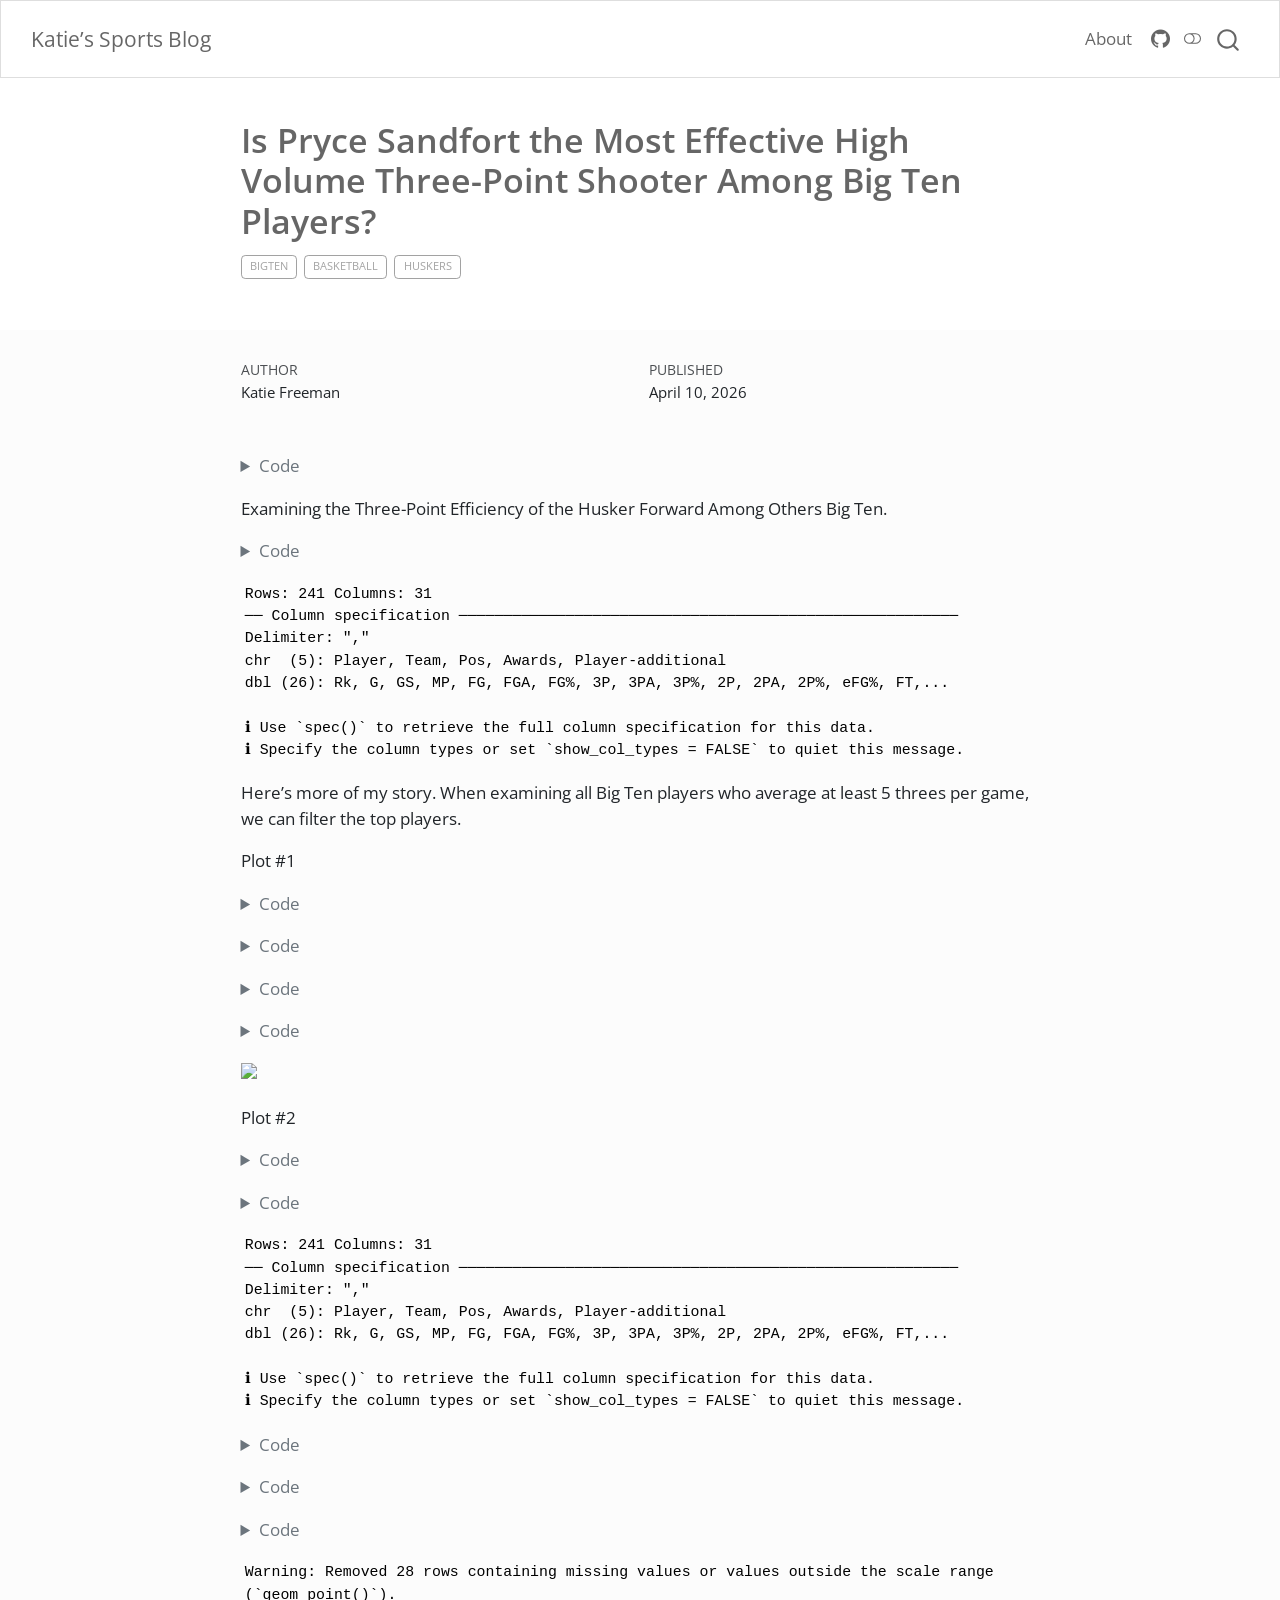
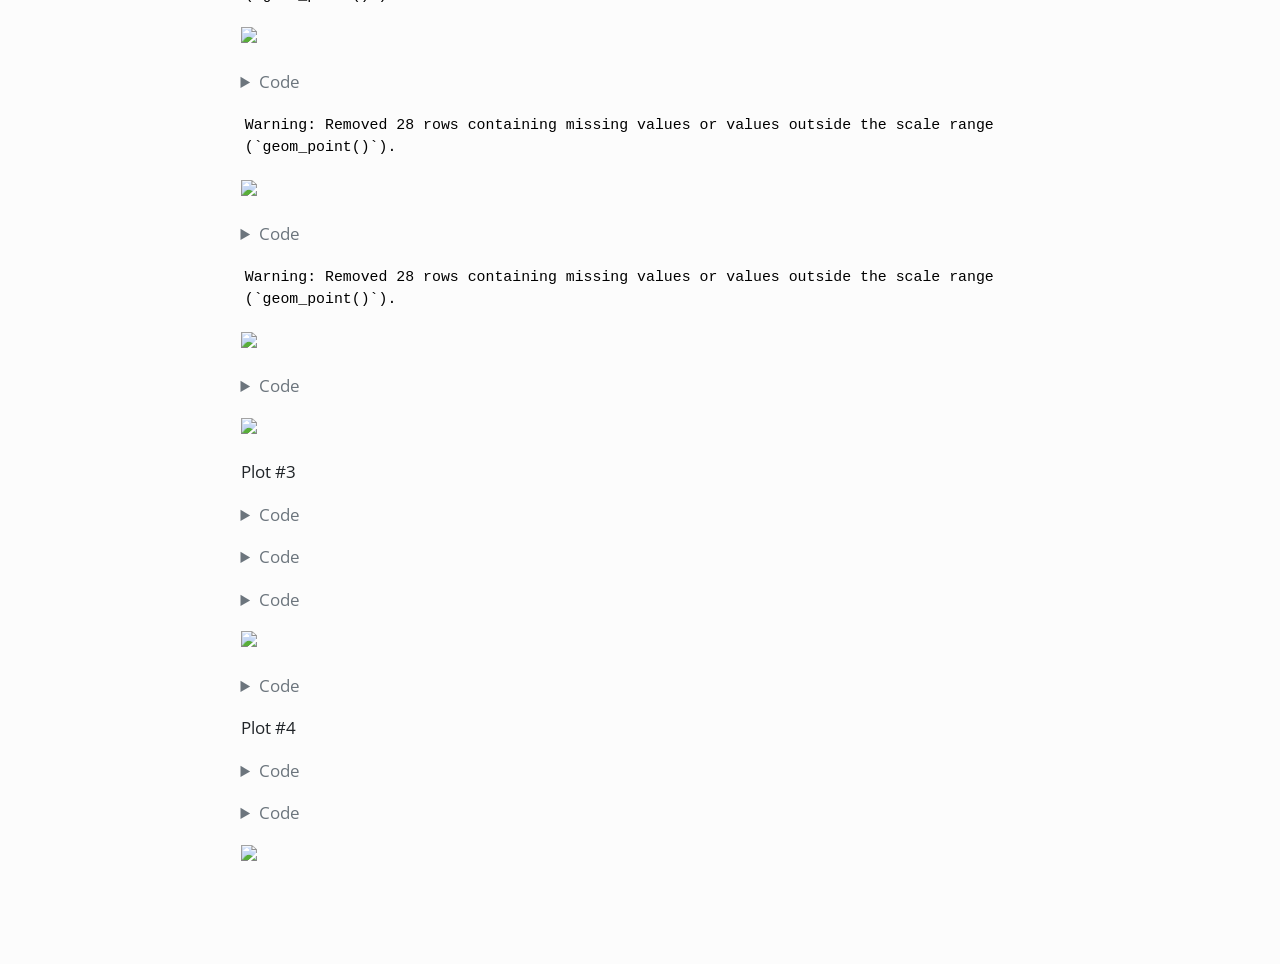
==== posts/big-ten-husker-mens-basketball/index.html @ 1c2e4193 "removing warning messages" ====
<!DOCTYPE html>
<html xmlns="http://www.w3.org/1999/xhtml" lang="en" xml:lang="en"><head>

<meta charset="utf-8">
<meta name="generator" content="quarto-1.9.36">

<meta name="viewport" content="width=device-width, initial-scale=1.0, user-scalable=yes">

<meta name="author" content="Katie Freeman">
<meta name="dcterms.date" content="2026-04-10">

<title>Is Pryce Sandfort the Most Effective High Volume Three-Point Shooter Among Big Ten Players? – Katie’s Sports Blog</title>
<style>
/* Default styles provided by pandoc.
** See https://pandoc.org/MANUAL.html#variables-for-html for config info.
*/
code{white-space: pre-wrap;}
span.smallcaps{font-variant: small-caps;}
div.columns{display: flex; gap: min(4vw, 1.5em);}
div.column{flex: auto; overflow-x: auto;}
div.hanging-indent{margin-left: 1.5em; text-indent: -1.5em;}
ul.task-list{list-style: none;}
ul.task-list li input[type="checkbox"] {
  width: 0.8em;
  margin: 0 0.8em 0.2em -1em; /* quarto-specific, see https://github.com/quarto-dev/quarto-cli/issues/4556 */ 
  vertical-align: middle;
}
/* CSS for syntax highlighting */
html { -webkit-text-size-adjust: 100%; }
pre > code.sourceCode { white-space: pre; position: relative; }
pre > code.sourceCode > span { display: inline-block; line-height: 1.25; }
pre > code.sourceCode > span:empty { height: 1.2em; }
.sourceCode { overflow: visible; }
code.sourceCode > span { color: inherit; text-decoration: inherit; }
div.sourceCode { margin: 1em 0; }
pre.sourceCode { margin: 0; }
@media screen {
div.sourceCode { overflow: auto; }
}
@media print {
pre > code.sourceCode { white-space: pre-wrap; }
pre > code.sourceCode > span { text-indent: -5em; padding-left: 5em; }
}
pre.numberSource code
  { counter-reset: source-line 0; }
pre.numberSource code > span
  { position: relative; left: -4em; counter-increment: source-line; }
pre.numberSource code > span > a:first-child::before
  { content: counter(source-line);
    position: relative; left: -1em; text-align: right; vertical-align: baseline;
    border: none; display: inline-block;
    -webkit-touch-callout: none; -webkit-user-select: none;
    -khtml-user-select: none; -moz-user-select: none;
    -ms-user-select: none; user-select: none;
    padding: 0 4px; width: 4em;
  }
pre.numberSource { margin-left: 3em;  padding-left: 4px; }
div.sourceCode
  {   }
@media screen {
pre > code.sourceCode > span > a:first-child::before { text-decoration: underline; }
}
</style>


<script src="../../site_libs/quarto-nav/quarto-nav.js"></script>
<script src="../../site_libs/quarto-nav/headroom.min.js"></script>
<script src="../../site_libs/clipboard/clipboard.min.js"></script>
<script src="../../site_libs/quarto-search/autocomplete.umd.js"></script>
<script src="../../site_libs/quarto-search/fuse.min.js"></script>
<script src="../../site_libs/quarto-search/quarto-search.js"></script>
<meta name="quarto:offset" content="../../">
<link href="../../logo.png" rel="icon" type="image/png">
<script src="../../site_libs/quarto-html/quarto.js" type="module"></script>
<script src="../../site_libs/quarto-html/tabsets/tabsets.js" type="module"></script>
<script src="../../site_libs/quarto-html/popper.min.js"></script>
<script src="../../site_libs/quarto-html/tippy.umd.min.js"></script>
<script src="../../site_libs/quarto-html/anchor.min.js"></script>
<link href="../../site_libs/quarto-html/tippy.css" rel="stylesheet">
<link href="../../site_libs/quarto-html/quarto-syntax-highlighting-845c23b38eaddc0f92fda52bfe77a8c8.css" rel="stylesheet" class="quarto-color-scheme" id="quarto-text-highlighting-styles">
<link href="../../site_libs/quarto-html/quarto-syntax-highlighting-dark-f418161beb48e0141c760e455f12af2c.css" rel="stylesheet" class="quarto-color-scheme quarto-color-alternate" id="quarto-text-highlighting-styles">
<link href="../../site_libs/quarto-html/quarto-syntax-highlighting-845c23b38eaddc0f92fda52bfe77a8c8.css" rel="stylesheet" class="quarto-color-scheme-extra" id="quarto-text-highlighting-styles">
<script src="../../site_libs/bootstrap/bootstrap.min.js"></script>
<link href="../../site_libs/bootstrap/bootstrap-icons.css" rel="stylesheet">
<link href="../../site_libs/bootstrap/bootstrap-6ec840b0bba7ebbecc6939516f9f53fd.min.css" rel="stylesheet" append-hash="true" class="quarto-color-scheme" id="quarto-bootstrap" data-mode="light">
<link href="../../site_libs/bootstrap/bootstrap-dark-ee6fb9e022dbbfe6301e3596814e4b09.min.css" rel="stylesheet" append-hash="true" class="quarto-color-scheme quarto-color-alternate" id="quarto-bootstrap" data-mode="light">
<link href="../../site_libs/bootstrap/bootstrap-6ec840b0bba7ebbecc6939516f9f53fd.min.css" rel="stylesheet" append-hash="true" class="quarto-color-scheme-extra" id="quarto-bootstrap" data-mode="light">
<script id="quarto-search-options" type="application/json">{
  "location": "navbar",
  "copy-button": false,
  "collapse-after": 3,
  "panel-placement": "end",
  "type": "overlay",
  "limit": 50,
  "keyboard-shortcut": [
    "f",
    "/",
    "s"
  ],
  "show-item-context": false,
  "language": {
    "search-no-results-text": "No results",
    "search-matching-documents-text": "matching documents",
    "search-copy-link-title": "Copy link to search",
    "search-hide-matches-text": "Hide additional matches",
    "search-more-match-text": "more match in this document",
    "search-more-matches-text": "more matches in this document",
    "search-clear-button-title": "Clear",
    "search-text-placeholder": "",
    "search-detached-cancel-button-title": "Cancel",
    "search-submit-button-title": "Submit",
    "search-label": "Search"
  }
}</script>


<link rel="stylesheet" href="../../styles.css">
</head>

<body class="nav-fixed fullcontent quarto-light"><script id="quarto-html-before-body" type="application/javascript">
    const toggleBodyColorMode = (bsSheetEl) => {
      const mode = bsSheetEl.getAttribute("data-mode");
      const bodyEl = window.document.querySelector("body");
      if (mode === "dark") {
        bodyEl.classList.add("quarto-dark");
        bodyEl.classList.remove("quarto-light");
      } else {
        bodyEl.classList.add("quarto-light");
        bodyEl.classList.remove("quarto-dark");
      }
    }
    const toggleBodyColorPrimary = () => {
      const bsSheetEl = window.document.querySelector("link#quarto-bootstrap:not([rel=disabled-stylesheet])");
      if (bsSheetEl) {
        toggleBodyColorMode(bsSheetEl);
      }
    }
    const setColorSchemeToggle = (alternate) => {
      const toggles = window.document.querySelectorAll('.quarto-color-scheme-toggle');
      for (let i=0; i < toggles.length; i++) {
        const toggle = toggles[i];
        if (toggle) {
          if (alternate) {
            toggle.classList.add("alternate");
          } else {
            toggle.classList.remove("alternate");
          }
        }
      }
    };
    const toggleColorMode = (alternate) => {
      // Switch the stylesheets
      const primaryStylesheets = window.document.querySelectorAll('link.quarto-color-scheme:not(.quarto-color-alternate)');
      const alternateStylesheets = window.document.querySelectorAll('link.quarto-color-scheme.quarto-color-alternate');
      manageTransitions('#quarto-margin-sidebar .nav-link', false);
      if (alternate) {
        // note: dark is layered on light, we don't disable primary!
        enableStylesheet(alternateStylesheets);
        for (const sheetNode of alternateStylesheets) {
          if (sheetNode.id === "quarto-bootstrap") {
            toggleBodyColorMode(sheetNode);
          }
        }
      } else {
        disableStylesheet(alternateStylesheets);
        enableStylesheet(primaryStylesheets)
        toggleBodyColorPrimary();
      }
      manageTransitions('#quarto-margin-sidebar .nav-link', true);
      // Switch the toggles
      setColorSchemeToggle(alternate)
      // Hack to workaround the fact that safari doesn't
      // properly recolor the scrollbar when toggling (#1455)
      if (navigator.userAgent.indexOf('Safari') > 0 && navigator.userAgent.indexOf('Chrome') == -1) {
        manageTransitions("body", false);
        window.scrollTo(0, 1);
        setTimeout(() => {
          window.scrollTo(0, 0);
          manageTransitions("body", true);
        }, 40);
      }
    }
    const disableStylesheet = (stylesheets) => {
      for (let i=0; i < stylesheets.length; i++) {
        const stylesheet = stylesheets[i];
        stylesheet.rel = 'disabled-stylesheet';
      }
    }
    const enableStylesheet = (stylesheets) => {
      for (let i=0; i < stylesheets.length; i++) {
        const stylesheet = stylesheets[i];
        if(stylesheet.rel !== 'stylesheet') { // for Chrome, which will still FOUC without this check
          stylesheet.rel = 'stylesheet';
        }
      }
    }
    const manageTransitions = (selector, allowTransitions) => {
      const els = window.document.querySelectorAll(selector);
      for (let i=0; i < els.length; i++) {
        const el = els[i];
        if (allowTransitions) {
          el.classList.remove('notransition');
        } else {
          el.classList.add('notransition');
        }
      }
    }
    const isFileUrl = () => {
      return window.location.protocol === 'file:';
    }
    const hasAlternateSentinel = () => {
      let styleSentinel = getColorSchemeSentinel();
      if (styleSentinel !== null) {
        return styleSentinel === "alternate";
      } else {
        return false;
      }
    }
    const setStyleSentinel = (alternate) => {
      const value = alternate ? "alternate" : "default";
      if (!isFileUrl()) {
        window.localStorage.setItem("quarto-color-scheme", value);
      } else {
        localAlternateSentinel = value;
      }
    }
    const getColorSchemeSentinel = () => {
      if (!isFileUrl()) {
        const storageValue = window.localStorage.getItem("quarto-color-scheme");
        return storageValue != null ? storageValue : localAlternateSentinel;
      } else {
        return localAlternateSentinel;
      }
    }
    const toggleGiscusIfUsed = (isAlternate, darkModeDefault) => {
      const baseTheme = document.querySelector('#giscus-base-theme')?.value ?? 'light';
      const alternateTheme = document.querySelector('#giscus-alt-theme')?.value ?? 'dark';
      let newTheme = '';
      if(authorPrefersDark) {
        newTheme = isAlternate ? baseTheme : alternateTheme;
      } else {
        newTheme = isAlternate ? alternateTheme : baseTheme;
      }
      const changeGiscusTheme = () => {
        // From: https://github.com/giscus/giscus/issues/336
        const sendMessage = (message) => {
          const iframe = document.querySelector('iframe.giscus-frame');
          if (!iframe) return;
          iframe.contentWindow.postMessage({ giscus: message }, 'https://giscus.app');
        }
        sendMessage({
          setConfig: {
            theme: newTheme
          }
        });
      }
      const isGiscussLoaded = window.document.querySelector('iframe.giscus-frame') !== null;
      if (isGiscussLoaded) {
        changeGiscusTheme();
      }
    };
    const authorPrefersDark = false;
    const darkModeDefault = authorPrefersDark;
      document.querySelector('link#quarto-text-highlighting-styles.quarto-color-scheme-extra').rel = 'disabled-stylesheet';
      document.querySelector('link#quarto-bootstrap.quarto-color-scheme-extra').rel = 'disabled-stylesheet';
    let localAlternateSentinel = darkModeDefault ? 'alternate' : 'default';
    // Dark / light mode switch
    window.quartoToggleColorScheme = () => {
      // Read the current dark / light value
      let toAlternate = !hasAlternateSentinel();
      toggleColorMode(toAlternate);
      setStyleSentinel(toAlternate);
      toggleGiscusIfUsed(toAlternate, darkModeDefault);
      window.dispatchEvent(new Event('resize'));
    };
    // Switch to dark mode if need be
    if (hasAlternateSentinel()) {
      toggleColorMode(true);
    } else {
      toggleColorMode(false);
    }
  </script>

<div id="quarto-search-results"></div>
  <header id="quarto-header" class="headroom fixed-top quarto-banner">
    <nav class="navbar navbar-expand-lg " data-bs-theme="dark">
      <div class="navbar-container container-fluid">
      <div class="navbar-brand-container mx-auto">
    <a class="navbar-brand" href="../../index.html">
    <span class="navbar-title">Katie’s Sports Blog</span>
    </a>
  </div>
            <div id="quarto-search" class="" title="Search"></div>
          <button class="navbar-toggler" type="button" data-bs-toggle="collapse" data-bs-target="#navbarCollapse" aria-controls="navbarCollapse" role="menu" aria-expanded="false" aria-label="Toggle navigation" onclick="if (window.quartoToggleHeadroom) { window.quartoToggleHeadroom(); }">
  <span class="navbar-toggler-icon"></span>
</button>
          <div class="collapse navbar-collapse" id="navbarCollapse">
            <ul class="navbar-nav navbar-nav-scroll ms-auto">
  <li class="nav-item">
    <a class="nav-link" href="../../about.html"> 
<span class="menu-text">About</span></a>
  </li>  
  <li class="nav-item compact">
    <a class="nav-link" href="https://github.com/katiefreeman06"> <i class="bi bi-github" role="img">
</i> 
<span class="menu-text"></span></a>
  </li>  
</ul>
          </div> <!-- /navcollapse -->
            <div class="quarto-navbar-tools">
  <a href="" class="quarto-color-scheme-toggle quarto-navigation-tool  px-1" onclick="window.quartoToggleColorScheme(); return false;" title="Toggle dark mode"><i class="bi"></i></a>
</div>
      </div> <!-- /container-fluid -->
    </nav>
</header>
<!-- content -->
<header id="title-block-header" class="quarto-title-block default page-columns page-full">
  <div class="quarto-title-banner page-columns page-full">
    <div class="quarto-title column-body">
      <h1 class="title">Is Pryce Sandfort the Most Effective High Volume Three-Point Shooter Among Big Ten Players?</h1>
                                <div class="quarto-categories">
                <div class="quarto-category">bigten</div>
                <div class="quarto-category">basketball</div>
                <div class="quarto-category">huskers</div>
              </div>
                  </div>
  </div>
    
  
  <div class="quarto-title-meta">

      <div>
      <div class="quarto-title-meta-heading">Author</div>
      <div class="quarto-title-meta-contents">
               <p>Katie Freeman </p>
            </div>
    </div>
      
      <div>
      <div class="quarto-title-meta-heading">Published</div>
      <div class="quarto-title-meta-contents">
        <p class="date">April 10, 2026</p>
      </div>
    </div>
    
      
    </div>
    
  
  </header><div id="quarto-content" class="quarto-container page-columns page-rows-contents page-layout-article page-navbar">
<!-- sidebar -->
<!-- margin-sidebar -->
    
<!-- main -->
<main class="content quarto-banner-title-block" id="quarto-document-content">






<div class="cell">
<details class="code-fold">
<summary>Code</summary>
<div class="code-copy-outer-scaffold"><div class="sourceCode cell-code" id="cb1"><pre class="sourceCode r code-with-copy"><code class="sourceCode r"><span id="cb1-1"><a href="#cb1-1" aria-hidden="true" tabindex="-1"></a><span class="fu">library</span>(tidyverse)</span></code></pre></div><button title="Copy to Clipboard" class="code-copy-button"><i class="bi"></i></button></div>
</details>
</div>
<p>Examining the Three-Point Efficiency of the Husker Forward Among Others Big Ten.</p>
<div class="cell">
<details class="code-fold">
<summary>Code</summary>
<div class="code-copy-outer-scaffold"><div class="sourceCode cell-code" id="cb2"><pre class="sourceCode r code-with-copy"><code class="sourceCode r"><span id="cb2-1"><a href="#cb2-1" aria-hidden="true" tabindex="-1"></a>bigten <span class="ot">&lt;-</span> <span class="fu">read_csv</span>(<span class="st">"data/bigten.csv"</span>)</span></code></pre></div><button title="Copy to Clipboard" class="code-copy-button"><i class="bi"></i></button></div>
</details>
<div class="cell-output cell-output-stderr">
<pre><code>Rows: 241 Columns: 31
── Column specification ────────────────────────────────────────────────────────
Delimiter: ","
chr  (5): Player, Team, Pos, Awards, Player-additional
dbl (26): Rk, G, GS, MP, FG, FGA, FG%, 3P, 3PA, 3P%, 2P, 2PA, 2P%, eFG%, FT,...

ℹ Use `spec()` to retrieve the full column specification for this data.
ℹ Specify the column types or set `show_col_types = FALSE` to quiet this message.</code></pre>
</div>
</div>
<p>Here’s more of my story. When examining all Big Ten players who average at least 5 threes per game, we can filter the top players.</p>
<p>Plot #1</p>
<div class="cell">
<details class="code-fold">
<summary>Code</summary>
<div class="code-copy-outer-scaffold"><div class="sourceCode cell-code" id="cb4"><pre class="sourceCode r code-with-copy"><code class="sourceCode r"><span id="cb4-1"><a href="#cb4-1" aria-hidden="true" tabindex="-1"></a>nu <span class="ot">&lt;-</span> bigten <span class="sc">|&gt;</span></span>
<span id="cb4-2"><a href="#cb4-2" aria-hidden="true" tabindex="-1"></a>  <span class="fu">filter</span>(Team <span class="sc">==</span> <span class="st">"Nebraska"</span>)</span></code></pre></div><button title="Copy to Clipboard" class="code-copy-button"><i class="bi"></i></button></div>
</details>
</div>
<div class="cell">
<details class="code-fold">
<summary>Code</summary>
<div class="code-copy-outer-scaffold"><div class="sourceCode cell-code" id="cb5"><pre class="sourceCode r code-with-copy"><code class="sourceCode r"><span id="cb5-1"><a href="#cb5-1" aria-hidden="true" tabindex="-1"></a>nu5 <span class="ot">&lt;-</span> bigten <span class="sc">|&gt;</span></span>
<span id="cb5-2"><a href="#cb5-2" aria-hidden="true" tabindex="-1"></a>  <span class="fu">filter</span>(<span class="st">`</span><span class="at">3PA</span><span class="st">`</span> <span class="sc">&gt;=</span> <span class="dv">5</span>, Team <span class="sc">==</span> <span class="st">"Nebraska"</span>)</span></code></pre></div><button title="Copy to Clipboard" class="code-copy-button"><i class="bi"></i></button></div>
</details>
</div>
<div class="cell">
<details class="code-fold">
<summary>Code</summary>
<div class="code-copy-outer-scaffold"><div class="sourceCode cell-code" id="cb6"><pre class="sourceCode r code-with-copy"><code class="sourceCode r"><span id="cb6-1"><a href="#cb6-1" aria-hidden="true" tabindex="-1"></a>shooters <span class="ot">&lt;-</span> bigten <span class="sc">|&gt;</span></span>
<span id="cb6-2"><a href="#cb6-2" aria-hidden="true" tabindex="-1"></a>  <span class="fu">filter</span>(<span class="st">`</span><span class="at">3PA</span><span class="st">`</span> <span class="sc">&gt;=</span> <span class="dv">5</span>)</span></code></pre></div><button title="Copy to Clipboard" class="code-copy-button"><i class="bi"></i></button></div>
</details>
</div>
<div class="cell">
<details class="code-fold">
<summary>Code</summary>
<div class="code-copy-outer-scaffold"><div class="sourceCode cell-code" id="cb7"><pre class="sourceCode r code-with-copy"><code class="sourceCode r"><span id="cb7-1"><a href="#cb7-1" aria-hidden="true" tabindex="-1"></a><span class="fu">ggplot</span>() <span class="sc">+</span></span>
<span id="cb7-2"><a href="#cb7-2" aria-hidden="true" tabindex="-1"></a>  <span class="fu">geom_bar</span>(<span class="at">data=</span>shooters, <span class="fu">aes</span>(<span class="at">x=</span><span class="fu">reorder</span>(Player, <span class="st">`</span><span class="at">3PA</span><span class="st">`</span>), <span class="at">weight=</span><span class="st">`</span><span class="at">3PA</span><span class="st">`</span>), <span class="at">fill=</span><span class="st">"grey"</span>) <span class="sc">+</span></span>
<span id="cb7-3"><a href="#cb7-3" aria-hidden="true" tabindex="-1"></a>  <span class="fu">geom_bar</span>(<span class="at">data=</span>nu5, <span class="fu">aes</span>(<span class="at">x=</span><span class="fu">reorder</span>(Player, <span class="st">`</span><span class="at">3PA</span><span class="st">`</span>), <span class="at">weight=</span><span class="st">`</span><span class="at">3PA</span><span class="st">`</span>), <span class="at">fill=</span><span class="st">"#e41c38"</span>) <span class="sc">+</span></span>
<span id="cb7-4"><a href="#cb7-4" aria-hidden="true" tabindex="-1"></a>  <span class="fu">coord_flip</span>() <span class="sc">+</span></span>
<span id="cb7-5"><a href="#cb7-5" aria-hidden="true" tabindex="-1"></a>  <span class="fu">labs</span>(</span>
<span id="cb7-6"><a href="#cb7-6" aria-hidden="true" tabindex="-1"></a>    <span class="at">x=</span><span class="st">"Player"</span>, </span>
<span id="cb7-7"><a href="#cb7-7" aria-hidden="true" tabindex="-1"></a>    <span class="at">y=</span><span class="st">"3-Point Attempts"</span>, </span>
<span id="cb7-8"><a href="#cb7-8" aria-hidden="true" tabindex="-1"></a>    <span class="at">title=</span><span class="st">"Pryce Sandfort Ties Jackson Shelstad for Big Ten Lead in 3-Point Attempts Per Game"</span>,</span>
<span id="cb7-9"><a href="#cb7-9" aria-hidden="true" tabindex="-1"></a>    <span class="at">subtitle=</span><span class="st">"Among players averaging at least 5 threes per game, Sandfort is at the top of the conference."</span>, </span>
<span id="cb7-10"><a href="#cb7-10" aria-hidden="true" tabindex="-1"></a>    <span class="at">caption=</span><span class="st">"Source: Sports Reference | By Katie Freeman"</span></span>
<span id="cb7-11"><a href="#cb7-11" aria-hidden="true" tabindex="-1"></a>    ) <span class="sc">+</span></span>
<span id="cb7-12"><a href="#cb7-12" aria-hidden="true" tabindex="-1"></a>  <span class="fu">theme_minimal</span>() <span class="sc">+</span> </span>
<span id="cb7-13"><a href="#cb7-13" aria-hidden="true" tabindex="-1"></a>  <span class="fu">theme</span>(</span>
<span id="cb7-14"><a href="#cb7-14" aria-hidden="true" tabindex="-1"></a>    <span class="at">plot.title =</span> <span class="fu">element_text</span>(<span class="at">size =</span> <span class="dv">20</span>, <span class="at">face =</span> <span class="st">"bold"</span>),</span>
<span id="cb7-15"><a href="#cb7-15" aria-hidden="true" tabindex="-1"></a>    <span class="at">axis.title =</span> <span class="fu">element_text</span>(<span class="at">size =</span> <span class="dv">10</span>), </span>
<span id="cb7-16"><a href="#cb7-16" aria-hidden="true" tabindex="-1"></a>    <span class="at">plot.subtitle =</span> <span class="fu">element_text</span>(<span class="at">size=</span><span class="dv">12</span>), </span>
<span id="cb7-17"><a href="#cb7-17" aria-hidden="true" tabindex="-1"></a>    <span class="at">panel.grid.minor =</span> <span class="fu">element_blank</span>(),</span>
<span id="cb7-18"><a href="#cb7-18" aria-hidden="true" tabindex="-1"></a>    <span class="at">plot.title.position =</span> <span class="st">"plot"</span></span>
<span id="cb7-19"><a href="#cb7-19" aria-hidden="true" tabindex="-1"></a>    ) </span></code></pre></div><button title="Copy to Clipboard" class="code-copy-button"><i class="bi"></i></button></div>
</details>
<div class="cell-output-display">
<div>
<figure class="figure">
<p><img src="index_files/figure-html/unnamed-chunk-6-1.png" class="img-fluid figure-img" width="672"></p>
</figure>
</div>
</div>
</div>
<p>Plot #2</p>
<div class="cell">
<details class="code-fold">
<summary>Code</summary>
<div class="code-copy-outer-scaffold"><div class="sourceCode cell-code" id="cb8"><pre class="sourceCode r code-with-copy"><code class="sourceCode r"><span id="cb8-1"><a href="#cb8-1" aria-hidden="true" tabindex="-1"></a><span class="fu">library</span>(tidyverse)</span>
<span id="cb8-2"><a href="#cb8-2" aria-hidden="true" tabindex="-1"></a><span class="fu">library</span>(ggrepel)</span></code></pre></div><button title="Copy to Clipboard" class="code-copy-button"><i class="bi"></i></button></div>
</details>
</div>
<div class="cell">
<details class="code-fold">
<summary>Code</summary>
<div class="code-copy-outer-scaffold"><div class="sourceCode cell-code" id="cb9"><pre class="sourceCode r code-with-copy"><code class="sourceCode r"><span id="cb9-1"><a href="#cb9-1" aria-hidden="true" tabindex="-1"></a>bigten <span class="ot">&lt;-</span> <span class="fu">read_csv</span>(<span class="st">"data/bigten.csv"</span>)</span></code></pre></div><button title="Copy to Clipboard" class="code-copy-button"><i class="bi"></i></button></div>
</details>
<div class="cell-output cell-output-stderr">
<pre><code>Rows: 241 Columns: 31
── Column specification ────────────────────────────────────────────────────────
Delimiter: ","
chr  (5): Player, Team, Pos, Awards, Player-additional
dbl (26): Rk, G, GS, MP, FG, FGA, FG%, 3P, 3PA, 3P%, 2P, 2PA, 2P%, eFG%, FT,...

ℹ Use `spec()` to retrieve the full column specification for this data.
ℹ Specify the column types or set `show_col_types = FALSE` to quiet this message.</code></pre>
</div>
</div>
<div class="cell">
<details class="code-fold">
<summary>Code</summary>
<div class="code-copy-outer-scaffold"><div class="sourceCode cell-code" id="cb11"><pre class="sourceCode r code-with-copy"><code class="sourceCode r"><span id="cb11-1"><a href="#cb11-1" aria-hidden="true" tabindex="-1"></a>shooters <span class="ot">&lt;-</span> bigten <span class="sc">|&gt;</span></span>
<span id="cb11-2"><a href="#cb11-2" aria-hidden="true" tabindex="-1"></a>  <span class="fu">filter</span>(<span class="st">`</span><span class="at">3PA</span><span class="st">`</span> <span class="sc">&gt;=</span> <span class="dv">5</span>)</span></code></pre></div><button title="Copy to Clipboard" class="code-copy-button"><i class="bi"></i></button></div>
</details>
</div>
<div class="cell">
<details class="code-fold">
<summary>Code</summary>
<div class="code-copy-outer-scaffold"><div class="sourceCode cell-code" id="cb12"><pre class="sourceCode r code-with-copy"><code class="sourceCode r"><span id="cb12-1"><a href="#cb12-1" aria-hidden="true" tabindex="-1"></a>nu5 <span class="ot">&lt;-</span> bigten <span class="sc">|&gt;</span></span>
<span id="cb12-2"><a href="#cb12-2" aria-hidden="true" tabindex="-1"></a>  <span class="fu">filter</span>(<span class="st">`</span><span class="at">3PA</span><span class="st">`</span> <span class="sc">&gt;=</span> <span class="dv">5</span>, Team <span class="sc">==</span> <span class="st">"Nebraska"</span>)</span></code></pre></div><button title="Copy to Clipboard" class="code-copy-button"><i class="bi"></i></button></div>
</details>
</div>
<div class="cell">
<details class="code-fold">
<summary>Code</summary>
<div class="code-copy-outer-scaffold"><div class="sourceCode cell-code" id="cb13"><pre class="sourceCode r code-with-copy"><code class="sourceCode r"><span id="cb13-1"><a href="#cb13-1" aria-hidden="true" tabindex="-1"></a><span class="fu">ggplot</span>() <span class="sc">+</span> <span class="fu">geom_point</span>(<span class="at">data=</span>bigten, <span class="fu">aes</span>(<span class="at">x=</span><span class="st">`</span><span class="at">3P</span><span class="st">`</span>, <span class="at">y=</span><span class="st">`</span><span class="at">3P%</span><span class="st">`</span>))</span></code></pre></div><button title="Copy to Clipboard" class="code-copy-button"><i class="bi"></i></button></div>
</details>
<div class="cell-output cell-output-stderr">
<pre><code>Warning: Removed 28 rows containing missing values or values outside the scale range
(`geom_point()`).</code></pre>
</div>
<div class="cell-output-display">
<div>
<figure class="figure">
<p><img src="index_files/figure-html/unnamed-chunk-12-1.png" class="img-fluid figure-img" width="672"></p>
</figure>
</div>
</div>
</div>
<div class="cell">
<details class="code-fold">
<summary>Code</summary>
<div class="code-copy-outer-scaffold"><div class="sourceCode cell-code" id="cb15"><pre class="sourceCode r code-with-copy"><code class="sourceCode r"><span id="cb15-1"><a href="#cb15-1" aria-hidden="true" tabindex="-1"></a><span class="fu">ggplot</span>() <span class="sc">+</span></span>
<span id="cb15-2"><a href="#cb15-2" aria-hidden="true" tabindex="-1"></a>  <span class="fu">geom_point</span>(</span>
<span id="cb15-3"><a href="#cb15-3" aria-hidden="true" tabindex="-1"></a>    <span class="at">data=</span>bigten,</span>
<span id="cb15-4"><a href="#cb15-4" aria-hidden="true" tabindex="-1"></a>    <span class="fu">aes</span>(<span class="at">x=</span><span class="st">`</span><span class="at">3P</span><span class="st">`</span>, <span class="at">y=</span><span class="st">`</span><span class="at">3P%</span><span class="st">`</span>, <span class="at">size=</span><span class="st">`</span><span class="at">3P</span><span class="st">`</span>)</span>
<span id="cb15-5"><a href="#cb15-5" aria-hidden="true" tabindex="-1"></a>  )</span></code></pre></div><button title="Copy to Clipboard" class="code-copy-button"><i class="bi"></i></button></div>
</details>
<div class="cell-output cell-output-stderr">
<pre><code>Warning: Removed 28 rows containing missing values or values outside the scale range
(`geom_point()`).</code></pre>
</div>
<div class="cell-output-display">
<div>
<figure class="figure">
<p><img src="index_files/figure-html/unnamed-chunk-13-1.png" class="img-fluid figure-img" width="672"></p>
</figure>
</div>
</div>
</div>
<div class="cell">
<details class="code-fold">
<summary>Code</summary>
<div class="code-copy-outer-scaffold"><div class="sourceCode cell-code" id="cb17"><pre class="sourceCode r code-with-copy"><code class="sourceCode r"><span id="cb17-1"><a href="#cb17-1" aria-hidden="true" tabindex="-1"></a><span class="fu">ggplot</span>() <span class="sc">+</span></span>
<span id="cb17-2"><a href="#cb17-2" aria-hidden="true" tabindex="-1"></a>  <span class="fu">geom_point</span>(</span>
<span id="cb17-3"><a href="#cb17-3" aria-hidden="true" tabindex="-1"></a>    <span class="at">data=</span>bigten,</span>
<span id="cb17-4"><a href="#cb17-4" aria-hidden="true" tabindex="-1"></a>    <span class="fu">aes</span>(<span class="at">x=</span><span class="st">`</span><span class="at">3P</span><span class="st">`</span>, <span class="at">y=</span><span class="st">`</span><span class="at">3P%</span><span class="st">`</span>, <span class="at">size=</span><span class="st">`</span><span class="at">3P</span><span class="st">`</span>),</span>
<span id="cb17-5"><a href="#cb17-5" aria-hidden="true" tabindex="-1"></a>    <span class="at">alpha =</span> .<span class="dv">3</span>) <span class="sc">+</span></span>
<span id="cb17-6"><a href="#cb17-6" aria-hidden="true" tabindex="-1"></a>  <span class="fu">scale_size</span>(<span class="at">range =</span> <span class="fu">c</span>(<span class="dv">3</span>,<span class="dv">8</span>), <span class="at">name=</span><span class="st">"Wins"</span>)</span></code></pre></div><button title="Copy to Clipboard" class="code-copy-button"><i class="bi"></i></button></div>
</details>
<div class="cell-output cell-output-stderr">
<pre><code>Warning: Removed 28 rows containing missing values or values outside the scale range
(`geom_point()`).</code></pre>
</div>
<div class="cell-output-display">
<div>
<figure class="figure">
<p><img src="index_files/figure-html/unnamed-chunk-14-1.png" class="img-fluid figure-img" width="672"></p>
</figure>
</div>
</div>
</div>
<div class="cell">
<details class="code-fold">
<summary>Code</summary>
<div class="code-copy-outer-scaffold"><div class="sourceCode cell-code" id="cb19"><pre class="sourceCode r code-with-copy"><code class="sourceCode r"><span id="cb19-1"><a href="#cb19-1" aria-hidden="true" tabindex="-1"></a><span class="fu">ggplot</span>() <span class="sc">+</span></span>
<span id="cb19-2"><a href="#cb19-2" aria-hidden="true" tabindex="-1"></a>  <span class="fu">geom_point</span>(</span>
<span id="cb19-3"><a href="#cb19-3" aria-hidden="true" tabindex="-1"></a>    <span class="at">data=</span>bigten,</span>
<span id="cb19-4"><a href="#cb19-4" aria-hidden="true" tabindex="-1"></a>    <span class="fu">aes</span>(<span class="at">x=</span><span class="st">`</span><span class="at">3P</span><span class="st">`</span>, <span class="at">y=</span><span class="st">`</span><span class="at">3P%</span><span class="st">`</span>, <span class="at">size=</span><span class="st">`</span><span class="at">3P</span><span class="st">`</span>),</span>
<span id="cb19-5"><a href="#cb19-5" aria-hidden="true" tabindex="-1"></a>    <span class="at">color=</span><span class="st">"grey"</span>,</span>
<span id="cb19-6"><a href="#cb19-6" aria-hidden="true" tabindex="-1"></a>    <span class="at">alpha =</span> .<span class="dv">3</span>) <span class="sc">+</span></span>
<span id="cb19-7"><a href="#cb19-7" aria-hidden="true" tabindex="-1"></a>  <span class="fu">geom_point</span>(</span>
<span id="cb19-8"><a href="#cb19-8" aria-hidden="true" tabindex="-1"></a>    <span class="at">data=</span>nu5,</span>
<span id="cb19-9"><a href="#cb19-9" aria-hidden="true" tabindex="-1"></a>    <span class="fu">aes</span>(<span class="at">x=</span><span class="st">`</span><span class="at">3P</span><span class="st">`</span>, <span class="at">y=</span><span class="st">`</span><span class="at">3P%</span><span class="st">`</span>, <span class="at">size=</span><span class="st">`</span><span class="at">3P</span><span class="st">`</span>),</span>
<span id="cb19-10"><a href="#cb19-10" aria-hidden="true" tabindex="-1"></a>    <span class="at">color=</span><span class="st">"#e41c38"</span></span>
<span id="cb19-11"><a href="#cb19-11" aria-hidden="true" tabindex="-1"></a>  ) <span class="sc">+</span></span>
<span id="cb19-12"><a href="#cb19-12" aria-hidden="true" tabindex="-1"></a>  <span class="fu">scale_size</span>(<span class="at">range =</span> <span class="fu">c</span>(<span class="dv">1</span>,<span class="dv">10</span>), <span class="at">name=</span><span class="st">"3 Pointers Made"</span>) <span class="sc">+</span></span>
<span id="cb19-13"><a href="#cb19-13" aria-hidden="true" tabindex="-1"></a>    <span class="fu">geom_text_repel</span>(</span>
<span id="cb19-14"><a href="#cb19-14" aria-hidden="true" tabindex="-1"></a>      <span class="at">data=</span>bigten,</span>
<span id="cb19-15"><a href="#cb19-15" aria-hidden="true" tabindex="-1"></a>      <span class="fu">aes</span>(<span class="at">x=</span><span class="st">`</span><span class="at">3P</span><span class="st">`</span>, <span class="at">y=</span><span class="st">`</span><span class="at">3P%</span><span class="st">`</span>, <span class="at">label=</span>Player)</span>
<span id="cb19-16"><a href="#cb19-16" aria-hidden="true" tabindex="-1"></a>    ) <span class="sc">+</span></span>
<span id="cb19-17"><a href="#cb19-17" aria-hidden="true" tabindex="-1"></a><span class="fu">labs</span>(</span>
<span id="cb19-18"><a href="#cb19-18" aria-hidden="true" tabindex="-1"></a>    <span class="at">x=</span><span class="st">"3-Point Attempts"</span>, </span>
<span id="cb19-19"><a href="#cb19-19" aria-hidden="true" tabindex="-1"></a>    <span class="at">y=</span><span class="st">"3-Point Percentage"</span>, </span>
<span id="cb19-20"><a href="#cb19-20" aria-hidden="true" tabindex="-1"></a>    <span class="at">title=</span><span class="st">"Pryce Sandfort Combines High Volume with Efficient Three-Point Shooting"</span>, </span>
<span id="cb19-21"><a href="#cb19-21" aria-hidden="true" tabindex="-1"></a>    <span class="at">subtitle=</span><span class="st">"Sandfort stands out for taking a high number of threes while maintaining strong shooting efficiency."</span>, </span>
<span id="cb19-22"><a href="#cb19-22" aria-hidden="true" tabindex="-1"></a>    <span class="at">caption=</span><span class="st">"Source: Sports Reference | By Katie Freeman"</span></span>
<span id="cb19-23"><a href="#cb19-23" aria-hidden="true" tabindex="-1"></a>    ) <span class="sc">+</span></span>
<span id="cb19-24"><a href="#cb19-24" aria-hidden="true" tabindex="-1"></a>  <span class="fu">theme_minimal</span>() <span class="sc">+</span> </span>
<span id="cb19-25"><a href="#cb19-25" aria-hidden="true" tabindex="-1"></a>  <span class="fu">theme</span>(</span>
<span id="cb19-26"><a href="#cb19-26" aria-hidden="true" tabindex="-1"></a>    <span class="at">plot.title =</span> <span class="fu">element_text</span>(<span class="at">size =</span> <span class="dv">20</span>, <span class="at">face =</span> <span class="st">"bold"</span>),</span>
<span id="cb19-27"><a href="#cb19-27" aria-hidden="true" tabindex="-1"></a>    <span class="at">axis.title =</span> <span class="fu">element_text</span>(<span class="at">size =</span> <span class="dv">10</span>), </span>
<span id="cb19-28"><a href="#cb19-28" aria-hidden="true" tabindex="-1"></a>    <span class="at">plot.subtitle =</span> <span class="fu">element_text</span>(<span class="at">size=</span><span class="dv">12</span>), </span>
<span id="cb19-29"><a href="#cb19-29" aria-hidden="true" tabindex="-1"></a>    <span class="at">panel.grid.minor =</span> <span class="fu">element_blank</span>(),</span>
<span id="cb19-30"><a href="#cb19-30" aria-hidden="true" tabindex="-1"></a>    <span class="at">plot.title.position =</span> <span class="st">"plot"</span>)</span></code></pre></div><button title="Copy to Clipboard" class="code-copy-button"><i class="bi"></i></button></div>
</details>
<div class="cell-output-display">
<div>
<figure class="figure">
<p><img src="index_files/figure-html/unnamed-chunk-15-1.png" class="img-fluid figure-img" width="672"></p>
</figure>
</div>
</div>
</div>
<p>Plot #3</p>
<div class="cell">
<details class="code-fold">
<summary>Code</summary>
<div class="code-copy-outer-scaffold"><div class="sourceCode cell-code" id="cb20"><pre class="sourceCode r code-with-copy"><code class="sourceCode r"><span id="cb20-1"><a href="#cb20-1" aria-hidden="true" tabindex="-1"></a><span class="fu">library</span>(tidyverse)</span>
<span id="cb20-2"><a href="#cb20-2" aria-hidden="true" tabindex="-1"></a><span class="fu">library</span>(ggrepel)</span>
<span id="cb20-3"><a href="#cb20-3" aria-hidden="true" tabindex="-1"></a><span class="fu">library</span>(ggalt)</span></code></pre></div><button title="Copy to Clipboard" class="code-copy-button"><i class="bi"></i></button></div>
</details>
</div>
<div class="cell">
<details class="code-fold">
<summary>Code</summary>
<div class="code-copy-outer-scaffold"><div class="sourceCode cell-code" id="cb21"><pre class="sourceCode r code-with-copy"><code class="sourceCode r"><span id="cb21-1"><a href="#cb21-1" aria-hidden="true" tabindex="-1"></a>PS <span class="ot">&lt;-</span> nu <span class="sc">|&gt;</span></span>
<span id="cb21-2"><a href="#cb21-2" aria-hidden="true" tabindex="-1"></a>    <span class="fu">filter</span>(Player <span class="sc">==</span> <span class="st">"Pryce Sandfort"</span>)</span></code></pre></div><button title="Copy to Clipboard" class="code-copy-button"><i class="bi"></i></button></div>
</details>
</div>
<div class="cell">
<details class="code-fold">
<summary>Code</summary>
<div class="code-copy-outer-scaffold"><div class="sourceCode cell-code" id="cb22"><pre class="sourceCode r code-with-copy"><code class="sourceCode r"><span id="cb22-1"><a href="#cb22-1" aria-hidden="true" tabindex="-1"></a><span class="fu">ggplot</span>() <span class="sc">+</span></span>
<span id="cb22-2"><a href="#cb22-2" aria-hidden="true" tabindex="-1"></a>  <span class="fu">geom_point</span>(<span class="at">data=</span>bigten, <span class="fu">aes</span>(<span class="at">x=</span><span class="st">`</span><span class="at">3PA</span><span class="st">`</span>, <span class="at">y=</span><span class="st">`</span><span class="at">3P%</span><span class="st">`</span>), <span class="at">color=</span><span class="st">"grey"</span>) <span class="sc">+</span></span>
<span id="cb22-3"><a href="#cb22-3" aria-hidden="true" tabindex="-1"></a>    <span class="fu">geom_point</span>(<span class="at">data=</span>PS, <span class="fu">aes</span>(<span class="at">x=</span><span class="st">`</span><span class="at">3PA</span><span class="st">`</span>, <span class="at">y=</span><span class="st">`</span><span class="at">3P%</span><span class="st">`</span>), <span class="at">color=</span><span class="st">"red"</span>) <span class="sc">+</span></span>
<span id="cb22-4"><a href="#cb22-4" aria-hidden="true" tabindex="-1"></a>  <span class="fu">geom_text_repel</span>(<span class="at">data=</span>PS, <span class="fu">aes</span>(<span class="at">x=</span><span class="st">`</span><span class="at">3PA</span><span class="st">`</span>, <span class="at">y=</span><span class="st">`</span><span class="at">3P%</span><span class="st">`</span>, <span class="at">label=</span>Player)) <span class="sc">+</span></span>
<span id="cb22-5"><a href="#cb22-5" aria-hidden="true" tabindex="-1"></a>  <span class="fu">geom_encircle</span>(<span class="at">data=</span>PS, <span class="fu">aes</span>(<span class="at">x=</span><span class="st">`</span><span class="at">3PA</span><span class="st">`</span>, <span class="at">y=</span><span class="st">`</span><span class="at">3P%</span><span class="st">`</span>), <span class="at">s_shape=</span>.<span class="dv">03</span>, <span class="at">expand=</span>.<span class="dv">03</span>, <span class="at">color=</span><span class="st">"red"</span>) <span class="sc">+</span></span>
<span id="cb22-6"><a href="#cb22-6" aria-hidden="true" tabindex="-1"></a>  <span class="fu">labs</span>(</span>
<span id="cb22-7"><a href="#cb22-7" aria-hidden="true" tabindex="-1"></a>    <span class="at">x=</span><span class="st">"3-Point Average"</span>, </span>
<span id="cb22-8"><a href="#cb22-8" aria-hidden="true" tabindex="-1"></a>    <span class="at">y=</span><span class="st">"3-Point Percentage"</span>, </span>
<span id="cb22-9"><a href="#cb22-9" aria-hidden="true" tabindex="-1"></a>    <span class="at">title=</span><span class="st">"Pryce Sandfort Combines High Volume with Efficient Three-Point Shooting"</span>, </span>
<span id="cb22-10"><a href="#cb22-10" aria-hidden="true" tabindex="-1"></a>    <span class="at">subtitle=</span><span class="st">"Sandfort stands out for taking a high number of threes while maintaining strong shooting efficiency."</span>, </span>
<span id="cb22-11"><a href="#cb22-11" aria-hidden="true" tabindex="-1"></a>    <span class="at">caption=</span><span class="st">"Source: SportsDataVerse | By Katie Freeman"</span></span>
<span id="cb22-12"><a href="#cb22-12" aria-hidden="true" tabindex="-1"></a>    ) <span class="sc">+</span></span>
<span id="cb22-13"><a href="#cb22-13" aria-hidden="true" tabindex="-1"></a>  <span class="fu">theme_minimal</span>() <span class="sc">+</span> </span>
<span id="cb22-14"><a href="#cb22-14" aria-hidden="true" tabindex="-1"></a>  <span class="fu">theme</span>(</span>
<span id="cb22-15"><a href="#cb22-15" aria-hidden="true" tabindex="-1"></a>    <span class="at">plot.title =</span> <span class="fu">element_text</span>(<span class="at">size =</span> <span class="dv">20</span>, <span class="at">face =</span> <span class="st">"bold"</span>),</span>
<span id="cb22-16"><a href="#cb22-16" aria-hidden="true" tabindex="-1"></a>    <span class="at">axis.title =</span> <span class="fu">element_text</span>(<span class="at">size =</span> <span class="dv">8</span>), </span>
<span id="cb22-17"><a href="#cb22-17" aria-hidden="true" tabindex="-1"></a>    <span class="at">plot.subtitle =</span> <span class="fu">element_text</span>(<span class="at">size=</span><span class="dv">10</span>), </span>
<span id="cb22-18"><a href="#cb22-18" aria-hidden="true" tabindex="-1"></a>    <span class="at">panel.grid.minor =</span> <span class="fu">element_blank</span>(),</span>
<span id="cb22-19"><a href="#cb22-19" aria-hidden="true" tabindex="-1"></a>    <span class="at">plot.title.position =</span> <span class="st">"plot"</span></span>
<span id="cb22-20"><a href="#cb22-20" aria-hidden="true" tabindex="-1"></a>    ) </span></code></pre></div><button title="Copy to Clipboard" class="code-copy-button"><i class="bi"></i></button></div>
</details>
<div class="cell-output-display">
<div>
<figure class="figure">
<p><img src="index_files/figure-html/unnamed-chunk-18-1.png" class="img-fluid figure-img" width="672"></p>
</figure>
</div>
</div>
</div>
<div class="cell">
<details class="code-fold">
<summary>Code</summary>
<div class="code-copy-outer-scaffold"><div class="sourceCode cell-code" id="cb23"><pre class="sourceCode r code-with-copy"><code class="sourceCode r"><span id="cb23-1"><a href="#cb23-1" aria-hidden="true" tabindex="-1"></a>bar1 <span class="ot">&lt;-</span> <span class="fu">ggplot</span>() <span class="sc">+</span></span>
<span id="cb23-2"><a href="#cb23-2" aria-hidden="true" tabindex="-1"></a>  <span class="fu">geom_bar</span>(<span class="at">data=</span>shooters, <span class="fu">aes</span>(<span class="at">x=</span><span class="fu">reorder</span>(Player, <span class="st">`</span><span class="at">3P%</span><span class="st">`</span>), <span class="at">weight=</span><span class="st">`</span><span class="at">3P%</span><span class="st">`</span>), <span class="at">fill=</span><span class="st">"grey"</span>) <span class="sc">+</span></span>
<span id="cb23-3"><a href="#cb23-3" aria-hidden="true" tabindex="-1"></a>  <span class="fu">geom_bar</span>(<span class="at">data=</span>nu5, <span class="fu">aes</span>(<span class="at">x=</span><span class="fu">reorder</span>(Player, <span class="st">`</span><span class="at">3P%</span><span class="st">`</span>), <span class="at">weight=</span><span class="st">`</span><span class="at">3P%</span><span class="st">`</span>), <span class="at">fill=</span><span class="st">"#e41c38"</span>) <span class="sc">+</span></span>
<span id="cb23-4"><a href="#cb23-4" aria-hidden="true" tabindex="-1"></a>  <span class="fu">coord_flip</span>() <span class="sc">+</span></span>
<span id="cb23-5"><a href="#cb23-5" aria-hidden="true" tabindex="-1"></a>  <span class="fu">labs</span>(</span>
<span id="cb23-6"><a href="#cb23-6" aria-hidden="true" tabindex="-1"></a>    <span class="at">x=</span><span class="st">""</span>,</span>
<span id="cb23-7"><a href="#cb23-7" aria-hidden="true" tabindex="-1"></a>    <span class="at">y=</span><span class="st">"3-Point Percentage"</span></span>
<span id="cb23-8"><a href="#cb23-8" aria-hidden="true" tabindex="-1"></a>  ) <span class="sc">+</span></span>
<span id="cb23-9"><a href="#cb23-9" aria-hidden="true" tabindex="-1"></a>  <span class="fu">theme_minimal</span>()</span>
<span id="cb23-10"><a href="#cb23-10" aria-hidden="true" tabindex="-1"></a></span>
<span id="cb23-11"><a href="#cb23-11" aria-hidden="true" tabindex="-1"></a>bar2 <span class="ot">&lt;-</span> <span class="fu">ggplot</span>() <span class="sc">+</span></span>
<span id="cb23-12"><a href="#cb23-12" aria-hidden="true" tabindex="-1"></a>  <span class="fu">geom_bar</span>(<span class="at">data=</span>shooters, <span class="fu">aes</span>(<span class="at">x=</span><span class="fu">reorder</span>(Player, <span class="st">`</span><span class="at">3P</span><span class="st">`</span>), <span class="at">weight=</span><span class="st">`</span><span class="at">3P</span><span class="st">`</span>), <span class="at">fill=</span><span class="st">"grey"</span>) <span class="sc">+</span></span>
<span id="cb23-13"><a href="#cb23-13" aria-hidden="true" tabindex="-1"></a>  <span class="fu">geom_bar</span>(<span class="at">data=</span>nu5, <span class="fu">aes</span>(<span class="at">x=</span><span class="fu">reorder</span>(Player, <span class="st">`</span><span class="at">3P</span><span class="st">`</span>), <span class="at">weight=</span><span class="st">`</span><span class="at">3P</span><span class="st">`</span>), <span class="at">fill=</span><span class="st">"#e41c38"</span>) <span class="sc">+</span></span>
<span id="cb23-14"><a href="#cb23-14" aria-hidden="true" tabindex="-1"></a>  <span class="fu">coord_flip</span>() <span class="sc">+</span></span>
<span id="cb23-15"><a href="#cb23-15" aria-hidden="true" tabindex="-1"></a>  <span class="fu">labs</span>(</span>
<span id="cb23-16"><a href="#cb23-16" aria-hidden="true" tabindex="-1"></a>    <span class="at">x=</span><span class="st">""</span>,</span>
<span id="cb23-17"><a href="#cb23-17" aria-hidden="true" tabindex="-1"></a>    <span class="at">y=</span><span class="st">"3-Point Attempts"</span></span>
<span id="cb23-18"><a href="#cb23-18" aria-hidden="true" tabindex="-1"></a>  ) <span class="sc">+</span></span>
<span id="cb23-19"><a href="#cb23-19" aria-hidden="true" tabindex="-1"></a>  <span class="fu">theme_minimal</span>() </span></code></pre></div><button title="Copy to Clipboard" class="code-copy-button"><i class="bi"></i></button></div>
</details>
</div>
<p>Plot #4</p>
<div class="cell">
<details class="code-fold">
<summary>Code</summary>
<div class="code-copy-outer-scaffold"><div class="sourceCode cell-code" id="cb24"><pre class="sourceCode r code-with-copy"><code class="sourceCode r"><span id="cb24-1"><a href="#cb24-1" aria-hidden="true" tabindex="-1"></a><span class="fu">library</span>(patchwork)</span></code></pre></div><button title="Copy to Clipboard" class="code-copy-button"><i class="bi"></i></button></div>
</details>
</div>
<div class="cell">
<details class="code-fold">
<summary>Code</summary>
<div class="code-copy-outer-scaffold"><div class="sourceCode cell-code" id="cb25"><pre class="sourceCode r code-with-copy"><code class="sourceCode r"><span id="cb25-1"><a href="#cb25-1" aria-hidden="true" tabindex="-1"></a>bar2 <span class="sc">+</span> bar1 <span class="sc">+</span></span>
<span id="cb25-2"><a href="#cb25-2" aria-hidden="true" tabindex="-1"></a>  <span class="fu">plot_annotation</span>(</span>
<span id="cb25-3"><a href="#cb25-3" aria-hidden="true" tabindex="-1"></a>    <span class="at">title =</span> <span class="st">"Pryce Sandfort: Volume Shooter and Efficient Scorer"</span>,</span>
<span id="cb25-4"><a href="#cb25-4" aria-hidden="true" tabindex="-1"></a>    <span class="at">subtitle =</span> <span class="st">"Leading the Big Ten in three-point attempts and ranking 4th in accuracy."</span>,</span>
<span id="cb25-5"><a href="#cb25-5" aria-hidden="true" tabindex="-1"></a>    <span class="at">caption=</span><span class="st">"Source: Sports Reference | By Katie Freeman"</span></span>
<span id="cb25-6"><a href="#cb25-6" aria-hidden="true" tabindex="-1"></a>  )  <span class="sc">&amp;</span> </span>
<span id="cb25-7"><a href="#cb25-7" aria-hidden="true" tabindex="-1"></a>  <span class="fu">theme</span>(</span>
<span id="cb25-8"><a href="#cb25-8" aria-hidden="true" tabindex="-1"></a>    <span class="at">plot.title =</span> <span class="fu">element_text</span>(<span class="at">size =</span> <span class="dv">16</span>, <span class="at">face =</span> <span class="st">"bold"</span>),</span>
<span id="cb25-9"><a href="#cb25-9" aria-hidden="true" tabindex="-1"></a>    <span class="at">axis.title =</span> <span class="fu">element_text</span>(<span class="at">size =</span> <span class="dv">8</span>), </span>
<span id="cb25-10"><a href="#cb25-10" aria-hidden="true" tabindex="-1"></a>    <span class="at">plot.subtitle =</span> <span class="fu">element_text</span>(<span class="at">size=</span><span class="dv">10</span>), </span>
<span id="cb25-11"><a href="#cb25-11" aria-hidden="true" tabindex="-1"></a>    <span class="at">panel.grid.minor =</span> <span class="fu">element_blank</span>()</span>
<span id="cb25-12"><a href="#cb25-12" aria-hidden="true" tabindex="-1"></a>  )</span></code></pre></div><button title="Copy to Clipboard" class="code-copy-button"><i class="bi"></i></button></div>
</details>
<div class="cell-output-display">
<div>
<figure class="figure">
<p><img src="index_files/figure-html/unnamed-chunk-21-1.png" class="img-fluid figure-img" width="672"></p>
</figure>
</div>
</div>
</div>



</main> <!-- /main -->
<script id="quarto-html-after-body" type="application/javascript">
  window.document.addEventListener("DOMContentLoaded", function (event) {
    // Ensure there is a toggle, if there isn't float one in the top right
    if (window.document.querySelector('.quarto-color-scheme-toggle') === null) {
      const a = window.document.createElement('a');
      a.classList.add('top-right');
      a.classList.add('quarto-color-scheme-toggle');
      a.href = "";
      a.onclick = function() { try { window.quartoToggleColorScheme(); } catch {} return false; };
      const i = window.document.createElement("i");
      i.classList.add('bi');
      a.appendChild(i);
      window.document.body.appendChild(a);
    }
    setColorSchemeToggle(hasAlternateSentinel())
    const icon = "";
    const anchorJS = new window.AnchorJS();
    anchorJS.options = {
      placement: 'right',
      icon: icon
    };
    anchorJS.add('.anchored');
    const isCodeAnnotation = (el) => {
      for (const clz of el.classList) {
        if (clz.startsWith('code-annotation-')) {                     
          return true;
        }
      }
      return false;
    }
    const onCopySuccess = function(e) {
      // button target
      const button = e.trigger;
      // don't keep focus
      button.blur();
      // flash "checked"
      button.classList.add('code-copy-button-checked');
      var currentTitle = button.getAttribute("title");
      button.setAttribute("title", "Copied!");
      let tooltip;
      if (window.bootstrap) {
        button.setAttribute("data-bs-toggle", "tooltip");
        button.setAttribute("data-bs-placement", "left");
        button.setAttribute("data-bs-title", "Copied!");
        tooltip = new bootstrap.Tooltip(button, 
          { trigger: "manual", 
            customClass: "code-copy-button-tooltip",
            offset: [0, -8]});
        tooltip.show();    
      }
      setTimeout(function() {
        if (tooltip) {
          tooltip.hide();
          button.removeAttribute("data-bs-title");
          button.removeAttribute("data-bs-toggle");
          button.removeAttribute("data-bs-placement");
        }
        button.setAttribute("title", currentTitle);
        button.classList.remove('code-copy-button-checked');
      }, 1000);
      // clear code selection
      e.clearSelection();
    }
    const getTextToCopy = function(trigger) {
      const outerScaffold = trigger.parentElement.cloneNode(true);
      const codeEl = outerScaffold.querySelector('code');
      for (const childEl of codeEl.children) {
        if (isCodeAnnotation(childEl)) {
          childEl.remove();
        }
      }
      return codeEl.innerText;
    }
    const clipboard = new window.ClipboardJS('.code-copy-button:not([data-in-quarto-modal])', {
      text: getTextToCopy
    });
    clipboard.on('success', onCopySuccess);
    if (window.document.getElementById('quarto-embedded-source-code-modal')) {
      const clipboardModal = new window.ClipboardJS('.code-copy-button[data-in-quarto-modal]', {
        text: getTextToCopy,
        container: window.document.getElementById('quarto-embedded-source-code-modal')
      });
      clipboardModal.on('success', onCopySuccess);
    }
      var localhostRegex = new RegExp(/^(?:http|https):\/\/localhost\:?[0-9]*\//);
      var mailtoRegex = new RegExp(/^mailto:/);
        var filterRegex = new RegExp('/' + window.location.host + '/');
      var isInternal = (href) => {
          return filterRegex.test(href) || localhostRegex.test(href) || mailtoRegex.test(href);
      }
      // Inspect non-navigation links and adorn them if external
     var links = window.document.querySelectorAll('a[href]:not(.nav-link):not(.navbar-brand):not(.toc-action):not(.sidebar-link):not(.sidebar-item-toggle):not(.pagination-link):not(.no-external):not([aria-hidden]):not(.dropdown-item):not(.quarto-navigation-tool):not(.about-link)');
      for (var i=0; i<links.length; i++) {
        const link = links[i];
        if (!isInternal(link.href)) {
          // undo the damage that might have been done by quarto-nav.js in the case of
          // links that we want to consider external
          if (link.dataset.originalHref !== undefined) {
            link.href = link.dataset.originalHref;
          }
        }
      }
    function tippyHover(el, contentFn, onTriggerFn, onUntriggerFn) {
      const config = {
        allowHTML: true,
        maxWidth: 500,
        delay: 100,
        arrow: false,
        appendTo: function(el) {
            return el.parentElement;
        },
        interactive: true,
        interactiveBorder: 10,
        theme: 'quarto',
        placement: 'bottom-start',
      };
      if (contentFn) {
        config.content = contentFn;
      }
      if (onTriggerFn) {
        config.onTrigger = onTriggerFn;
      }
      if (onUntriggerFn) {
        config.onUntrigger = onUntriggerFn;
      }
      window.tippy(el, config); 
    }
    const noterefs = window.document.querySelectorAll('a[role="doc-noteref"]');
    for (var i=0; i<noterefs.length; i++) {
      const ref = noterefs[i];
      tippyHover(ref, function() {
        // use id or data attribute instead here
        let href = ref.getAttribute('data-footnote-href') || ref.getAttribute('href');
        try { href = new URL(href).hash; } catch {}
        const id = href.replace(/^#\/?/, "");
        const note = window.document.getElementById(id);
        if (note) {
          return note.innerHTML;
        } else {
          return "";
        }
      });
    }
    const xrefs = window.document.querySelectorAll('a.quarto-xref');
    const processXRef = (id, note) => {
      // Strip column container classes
      const stripColumnClz = (el) => {
        el.classList.remove("page-full", "page-columns");
        if (el.children) {
          for (const child of el.children) {
            stripColumnClz(child);
          }
        }
      }
      stripColumnClz(note)
      if (id === null || id.startsWith('sec-')) {
        // Special case sections, only their first couple elements
        const container = document.createElement("div");
        if (note.children && note.children.length > 2) {
          container.appendChild(note.children[0].cloneNode(true));
          for (let i = 1; i < note.children.length; i++) {
            const child = note.children[i];
            if (child.tagName === "P" && child.innerText === "") {
              continue;
            } else {
              container.appendChild(child.cloneNode(true));
              break;
            }
          }
          if (window.Quarto?.typesetMath) {
            window.Quarto.typesetMath(container);
          }
          return container.innerHTML
        } else {
          if (window.Quarto?.typesetMath) {
            window.Quarto.typesetMath(note);
          }
          return note.innerHTML;
        }
      } else {
        // Remove any anchor links if they are present
        const anchorLink = note.querySelector('a.anchorjs-link');
        if (anchorLink) {
          anchorLink.remove();
        }
        if (window.Quarto?.typesetMath) {
          window.Quarto.typesetMath(note);
        }
        if (note.classList.contains("callout")) {
          return note.outerHTML;
        } else {
          return note.innerHTML;
        }
      }
    }
    for (var i=0; i<xrefs.length; i++) {
      const xref = xrefs[i];
      tippyHover(xref, undefined, function(instance) {
        instance.disable();
        let url = xref.getAttribute('href');
        let hash = undefined; 
        if (url.startsWith('#')) {
          hash = url;
        } else {
          try { hash = new URL(url).hash; } catch {}
        }
        if (hash) {
          const id = hash.replace(/^#\/?/, "");
          const note = window.document.getElementById(id);
          if (note !== null) {
            try {
              const html = processXRef(id, note.cloneNode(true));
              instance.setContent(html);
            } finally {
              instance.enable();
              instance.show();
            }
          } else {
            // See if we can fetch this
            fetch(url.split('#')[0])
            .then(res => res.text())
            .then(html => {
              const parser = new DOMParser();
              const htmlDoc = parser.parseFromString(html, "text/html");
              const note = htmlDoc.getElementById(id);
              if (note !== null) {
                const html = processXRef(id, note);
                instance.setContent(html);
              } 
            }).finally(() => {
              instance.enable();
              instance.show();
            });
          }
        } else {
          // See if we can fetch a full url (with no hash to target)
          // This is a special case and we should probably do some content thinning / targeting
          fetch(url)
          .then(res => res.text())
          .then(html => {
            const parser = new DOMParser();
            const htmlDoc = parser.parseFromString(html, "text/html");
            const note = htmlDoc.querySelector('main.content');
            if (note !== null) {
              // This should only happen for chapter cross references
              // (since there is no id in the URL)
              // remove the first header
              if (note.children.length > 0 && note.children[0].tagName === "HEADER") {
                note.children[0].remove();
              }
              const html = processXRef(null, note);
              instance.setContent(html);
            } 
          }).finally(() => {
            instance.enable();
            instance.show();
          });
        }
      }, function(instance) {
      });
    }
        let selectedAnnoteEl;
        const selectorForAnnotation = ( cell, annotation) => {
          let cellAttr = 'data-code-cell="' + cell + '"';
          let lineAttr = 'data-code-annotation="' +  annotation + '"';
          const selector = 'span[' + cellAttr + '][' + lineAttr + ']';
          return selector;
        }
        const selectCodeLines = (annoteEl) => {
          const doc = window.document;
          const targetCell = annoteEl.getAttribute("data-target-cell");
          const targetAnnotation = annoteEl.getAttribute("data-target-annotation");
          const annoteSpan = window.document.querySelector(selectorForAnnotation(targetCell, targetAnnotation));
          const lines = annoteSpan.getAttribute("data-code-lines").split(",");
          const lineIds = lines.map((line) => {
            return targetCell + "-" + line;
          })
          let top = null;
          let height = null;
          let parent = null;
          if (lineIds.length > 0) {
              //compute the position of the single el (top and bottom and make a div)
              const el = window.document.getElementById(lineIds[0]);
              top = el.offsetTop;
              height = el.offsetHeight;
              parent = el.parentElement.parentElement;
            if (lineIds.length > 1) {
              const lastEl = window.document.getElementById(lineIds[lineIds.length - 1]);
              const bottom = lastEl.offsetTop + lastEl.offsetHeight;
              height = bottom - top;
            }
            if (top !== null && height !== null && parent !== null) {
              // cook up a div (if necessary) and position it 
              let div = window.document.getElementById("code-annotation-line-highlight");
              if (div === null) {
                div = window.document.createElement("div");
                div.setAttribute("id", "code-annotation-line-highlight");
                div.style.position = 'absolute';
                parent.appendChild(div);
              }
              div.style.top = top - 2 + "px";
              div.style.height = height + 4 + "px";
              div.style.left = 0;
              let gutterDiv = window.document.getElementById("code-annotation-line-highlight-gutter");
              if (gutterDiv === null) {
                gutterDiv = window.document.createElement("div");
                gutterDiv.setAttribute("id", "code-annotation-line-highlight-gutter");
                gutterDiv.style.position = 'absolute';
                const codeCell = window.document.getElementById(targetCell);
                const gutter = codeCell.querySelector('.code-annotation-gutter');
                gutter.appendChild(gutterDiv);
              }
              gutterDiv.style.top = top - 2 + "px";
              gutterDiv.style.height = height + 4 + "px";
            }
            selectedAnnoteEl = annoteEl;
          }
        };
        const unselectCodeLines = () => {
          const elementsIds = ["code-annotation-line-highlight", "code-annotation-line-highlight-gutter"];
          elementsIds.forEach((elId) => {
            const div = window.document.getElementById(elId);
            if (div) {
              div.remove();
            }
          });
          selectedAnnoteEl = undefined;
        };
          // Handle positioning of the toggle
      window.addEventListener(
        "resize",
        throttle(() => {
          elRect = undefined;
          if (selectedAnnoteEl) {
            selectCodeLines(selectedAnnoteEl);
          }
        }, 10)
      );
      function throttle(fn, ms) {
      let throttle = false;
      let timer;
        return (...args) => {
          if(!throttle) { // first call gets through
              fn.apply(this, args);
              throttle = true;
          } else { // all the others get throttled
              if(timer) clearTimeout(timer); // cancel #2
              timer = setTimeout(() => {
                fn.apply(this, args);
                timer = throttle = false;
              }, ms);
          }
        };
      }
        // Attach click handler to the DT
        const annoteDls = window.document.querySelectorAll('dt[data-target-cell]');
        for (const annoteDlNode of annoteDls) {
          annoteDlNode.addEventListener('click', (event) => {
            const clickedEl = event.target;
            if (clickedEl !== selectedAnnoteEl) {
              unselectCodeLines();
              const activeEl = window.document.querySelector('dt[data-target-cell].code-annotation-active');
              if (activeEl) {
                activeEl.classList.remove('code-annotation-active');
              }
              selectCodeLines(clickedEl);
              clickedEl.classList.add('code-annotation-active');
            } else {
              // Unselect the line
              unselectCodeLines();
              clickedEl.classList.remove('code-annotation-active');
            }
          });
        }
    const findCites = (el) => {
      const parentEl = el.parentElement;
      if (parentEl) {
        const cites = parentEl.dataset.cites;
        if (cites) {
          return {
            el,
            cites: cites.split(' ')
          };
        } else {
          return findCites(el.parentElement)
        }
      } else {
        return undefined;
      }
    };
    var bibliorefs = window.document.querySelectorAll('a[role="doc-biblioref"]');
    for (var i=0; i<bibliorefs.length; i++) {
      const ref = bibliorefs[i];
      const citeInfo = findCites(ref);
      if (citeInfo) {
        tippyHover(citeInfo.el, function() {
          var popup = window.document.createElement('div');
          citeInfo.cites.forEach(function(cite) {
            var citeDiv = window.document.createElement('div');
            citeDiv.classList.add('hanging-indent');
            citeDiv.classList.add('csl-entry');
            var biblioDiv = window.document.getElementById('ref-' + cite);
            if (biblioDiv) {
              citeDiv.innerHTML = biblioDiv.innerHTML;
            }
            popup.appendChild(citeDiv);
          });
          return popup.innerHTML;
        });
      }
    }
  });
  </script>
</div> <!-- /content -->




</body></html>
---- site_libs/quarto-html/tippy.css ----
.tippy-box[data-animation=fade][data-state=hidden]{opacity:0}[data-tippy-root]{max-width:calc(100vw - 10px)}.tippy-box{position:relative;background-color:#333;color:#fff;border-radius:4px;font-size:14px;line-height:1.4;white-space:normal;outline:0;transition-property:transform,visibility,opacity}.tippy-box[data-placement^=top]>.tippy-arrow{bottom:0}.tippy-box[data-placement^=top]>.tippy-arrow:before{bottom:-7px;left:0;border-width:8px 8px 0;border-top-color:initial;transform-origin:center top}.tippy-box[data-placement^=bottom]>.tippy-arrow{top:0}.tippy-box[data-placement^=bottom]>.tippy-arrow:before{top:-7px;left:0;border-width:0 8px 8px;border-bottom-color:initial;transform-origin:center bottom}.tippy-box[data-placement^=left]>.tippy-arrow{right:0}.tippy-box[data-placement^=left]>.tippy-arrow:before{border-width:8px 0 8px 8px;border-left-color:initial;right:-7px;transform-origin:center left}.tippy-box[data-placement^=right]>.tippy-arrow{left:0}.tippy-box[data-placement^=right]>.tippy-arrow:before{left:-7px;border-width:8px 8px 8px 0;border-right-color:initial;transform-origin:center right}.tippy-box[data-inertia][data-state=visible]{transition-timing-function:cubic-bezier(.54,1.5,.38,1.11)}.tippy-arrow{width:16px;height:16px;color:#333}.tippy-arrow:before{content:"";position:absolute;border-color:transparent;border-style:solid}.tippy-content{position:relative;padding:5px 9px;z-index:1}
---- site_libs/quarto-html/quarto-syntax-highlighting-845c23b38eaddc0f92fda52bfe77a8c8.css ----
/* quarto syntax highlight colors */
:root {
  --quarto-hl-ot-color: #003B4F;
  --quarto-hl-at-color: #657422;
  --quarto-hl-ss-color: #20794D;
  --quarto-hl-an-color: #5E5E5E;
  --quarto-hl-fu-color: #4758AB;
  --quarto-hl-st-color: #20794D;
  --quarto-hl-cf-color: #003B4F;
  --quarto-hl-op-color: #5E5E5E;
  --quarto-hl-er-color: #AD0000;
  --quarto-hl-bn-color: #AD0000;
  --quarto-hl-al-color: #AD0000;
  --quarto-hl-va-color: #111111;
  --quarto-hl-bu-color: inherit;
  --quarto-hl-ex-color: inherit;
  --quarto-hl-pp-color: #AD0000;
  --quarto-hl-in-color: #5E5E5E;
  --quarto-hl-vs-color: #20794D;
  --quarto-hl-wa-color: #5E5E5E;
  --quarto-hl-do-color: #5E5E5E;
  --quarto-hl-im-color: #00769E;
  --quarto-hl-ch-color: #20794D;
  --quarto-hl-dt-color: #AD0000;
  --quarto-hl-fl-color: #AD0000;
  --quarto-hl-co-color: #5E5E5E;
  --quarto-hl-cv-color: #5E5E5E;
  --quarto-hl-cn-color: #8f5902;
  --quarto-hl-sc-color: #5E5E5E;
  --quarto-hl-dv-color: #AD0000;
  --quarto-hl-kw-color: #003B4F;
}

/* other quarto variables */
:root {
  --quarto-font-monospace: SFMono-Regular, Menlo, Monaco, Consolas, "Liberation Mono", "Courier New", monospace;
}

/* syntax highlight based on Pandoc's rules */
pre > code.sourceCode > span {
  color: #003B4F;
}

code.sourceCode > span {
  color: #003B4F;
}

div.sourceCode,
div.sourceCode pre.sourceCode {
  color: #003B4F;
}

/* Normal */
code span {
  color: #003B4F;
}

/* Alert */
code span.al {
  color: #AD0000;
  font-style: inherit;
}

/* Annotation */
code span.an {
  color: #5E5E5E;
  font-style: inherit;
}

/* Attribute */
code span.at {
  color: #657422;
  font-style: inherit;
}

/* BaseN */
code span.bn {
  color: #AD0000;
  font-style: inherit;
}

/* BuiltIn */
code span.bu {
  font-style: inherit;
}

/* ControlFlow */
code span.cf {
  color: #003B4F;
  font-weight: bold;
  font-style: inherit;
}

/* Char */
code span.ch {
  color: #20794D;
  font-style: inherit;
}

/* Constant */
code span.cn {
  color: #8f5902;
  font-style: inherit;
}

/* Comment */
code span.co {
  color: #5E5E5E;
  font-style: inherit;
}

/* CommentVar */
code span.cv {
  color: #5E5E5E;
  font-style: italic;
}

/* Documentation */
code span.do {
  color: #5E5E5E;
  font-style: italic;
}

/* DataType */
code span.dt {
  color: #AD0000;
  font-style: inherit;
}

/* DecVal */
code span.dv {
  color: #AD0000;
  font-style: inherit;
}

/* Error */
code span.er {
  color: #AD0000;
  font-style: inherit;
}

/* Extension */
code span.ex {
  font-style: inherit;
}

/* Float */
code span.fl {
  color: #AD0000;
  font-style: inherit;
}

/* Function */
code span.fu {
  color: #4758AB;
  font-style: inherit;
}

/* Import */
code span.im {
  color: #00769E;
  font-style: inherit;
}

/* Information */
code span.in {
  color: #5E5E5E;
  font-style: inherit;
}

/* Keyword */
code span.kw {
  color: #003B4F;
  font-weight: bold;
  font-style: inherit;
}

/* Operator */
code span.op {
  color: #5E5E5E;
  font-style: inherit;
}

/* Other */
code span.ot {
  color: #003B4F;
  font-style: inherit;
}

/* Preprocessor */
code span.pp {
  color: #AD0000;
  font-style: inherit;
}

/* SpecialChar */
code span.sc {
  color: #5E5E5E;
  font-style: inherit;
}

/* SpecialString */
code span.ss {
  color: #20794D;
  font-style: inherit;
}

/* String */
code span.st {
  color: #20794D;
  font-style: inherit;
}

/* Variable */
code span.va {
  color: #111111;
  font-style: inherit;
}

/* VerbatimString */
code span.vs {
  color: #20794D;
  font-style: inherit;
}

/* Warning */
code span.wa {
  color: #5E5E5E;
  font-style: italic;
}

.prevent-inlining {
  content: "</";
}

/*# sourceMappingURL=ac89f0bb514bba72461919f78549e31c.css.map */
---- site_libs/quarto-html/quarto-syntax-highlighting-dark-f418161beb48e0141c760e455f12af2c.css ----
/* quarto syntax highlight colors */
:root {
  --quarto-hl-al-color: #f07178;
  --quarto-hl-an-color: #d4d0ab;
  --quarto-hl-at-color: #00e0e0;
  --quarto-hl-bn-color: #d4d0ab;
  --quarto-hl-bu-color: #abe338;
  --quarto-hl-ch-color: #abe338;
  --quarto-hl-co-color: #f8f8f2;
  --quarto-hl-cv-color: #ffd700;
  --quarto-hl-cn-color: #ffd700;
  --quarto-hl-cf-color: #ffa07a;
  --quarto-hl-dt-color: #ffa07a;
  --quarto-hl-dv-color: #d4d0ab;
  --quarto-hl-do-color: #f8f8f2;
  --quarto-hl-er-color: #f07178;
  --quarto-hl-ex-color: #00e0e0;
  --quarto-hl-fl-color: #d4d0ab;
  --quarto-hl-fu-color: #ffa07a;
  --quarto-hl-im-color: #abe338;
  --quarto-hl-in-color: #d4d0ab;
  --quarto-hl-kw-color: #ffa07a;
  --quarto-hl-op-color: #ffa07a;
  --quarto-hl-ot-color: #00e0e0;
  --quarto-hl-pp-color: #dcc6e0;
  --quarto-hl-re-color: #00e0e0;
  --quarto-hl-sc-color: #abe338;
  --quarto-hl-ss-color: #abe338;
  --quarto-hl-st-color: #abe338;
  --quarto-hl-va-color: #00e0e0;
  --quarto-hl-vs-color: #abe338;
  --quarto-hl-wa-color: #dcc6e0;
}

/* other quarto variables */
:root {
  --quarto-font-monospace: SFMono-Regular, Menlo, Monaco, Consolas, "Liberation Mono", "Courier New", monospace;
}

/* syntax highlight based on Pandoc's rules */
pre > code.sourceCode > span {
  color: #f8f8f2;
}

code.sourceCode > span {
  color: #f8f8f2;
}

div.sourceCode,
div.sourceCode pre.sourceCode {
  color: #f8f8f2;
}

/* Normal */
code span {
  color: #f8f8f2;
}

/* Alert */
code span.al {
  color: #f07178;
}

/* Annotation */
code span.an {
  color: #d4d0ab;
}

/* Attribute */
code span.at {
  color: #00e0e0;
}

/* BaseN */
code span.bn {
  color: #d4d0ab;
}

/* BuiltIn */
code span.bu {
  color: #abe338;
}

/* ControlFlow */
code span.cf {
  font-weight: bold;
  color: #ffa07a;
}

/* Char */
code span.ch {
  color: #abe338;
}

/* Constant */
code span.cn {
  color: #ffd700;
}

/* Comment */
code span.co {
  font-style: italic;
  color: #f8f8f2;
}

/* CommentVar */
code span.cv {
  color: #ffd700;
}

/* Documentation */
code span.do {
  color: #f8f8f2;
}

/* DataType */
code span.dt {
  color: #ffa07a;
}

/* DecVal */
code span.dv {
  color: #d4d0ab;
}

/* Error */
code span.er {
  color: #f07178;
  text-decoration: underline;
}

/* Extension */
code span.ex {
  font-weight: bold;
  color: #00e0e0;
}

/* Float */
code span.fl {
  color: #d4d0ab;
}

/* Function */
code span.fu {
  color: #ffa07a;
}

/* Import */
code span.im {
  color: #abe338;
}

/* Information */
code span.in {
  color: #d4d0ab;
}

/* Keyword */
code span.kw {
  font-weight: bold;
  color: #ffa07a;
}

/* Operator */
code span.op {
  color: #ffa07a;
}

/* Other */
code span.ot {
  color: #00e0e0;
}

/* Preprocessor */
code span.pp {
  color: #dcc6e0;
}

/* RegionMarker */
code span.re {
  background-color: #f8f8f2;
  color: #00e0e0;
}

/* SpecialChar */
code span.sc {
  color: #abe338;
}

/* SpecialString */
code span.ss {
  color: #abe338;
}

/* String */
code span.st {
  color: #abe338;
}

/* Variable */
code span.va {
  color: #00e0e0;
}

/* VerbatimString */
code span.vs {
  color: #abe338;
}

/* Warning */
code span.wa {
  color: #dcc6e0;
}

.prevent-inlining {
  content: "</";
}

/*# sourceMappingURL=378c2a0cc31455d06730fbe37c8f3789.css.map */
---- site_libs/quarto-html/quarto-syntax-highlighting-845c23b38eaddc0f92fda52bfe77a8c8.css ----
/* quarto syntax highlight colors */
:root {
  --quarto-hl-ot-color: #003B4F;
  --quarto-hl-at-color: #657422;
  --quarto-hl-ss-color: #20794D;
  --quarto-hl-an-color: #5E5E5E;
  --quarto-hl-fu-color: #4758AB;
  --quarto-hl-st-color: #20794D;
  --quarto-hl-cf-color: #003B4F;
  --quarto-hl-op-color: #5E5E5E;
  --quarto-hl-er-color: #AD0000;
  --quarto-hl-bn-color: #AD0000;
  --quarto-hl-al-color: #AD0000;
  --quarto-hl-va-color: #111111;
  --quarto-hl-bu-color: inherit;
  --quarto-hl-ex-color: inherit;
  --quarto-hl-pp-color: #AD0000;
  --quarto-hl-in-color: #5E5E5E;
  --quarto-hl-vs-color: #20794D;
  --quarto-hl-wa-color: #5E5E5E;
  --quarto-hl-do-color: #5E5E5E;
  --quarto-hl-im-color: #00769E;
  --quarto-hl-ch-color: #20794D;
  --quarto-hl-dt-color: #AD0000;
  --quarto-hl-fl-color: #AD0000;
  --quarto-hl-co-color: #5E5E5E;
  --quarto-hl-cv-color: #5E5E5E;
  --quarto-hl-cn-color: #8f5902;
  --quarto-hl-sc-color: #5E5E5E;
  --quarto-hl-dv-color: #AD0000;
  --quarto-hl-kw-color: #003B4F;
}

/* other quarto variables */
:root {
  --quarto-font-monospace: SFMono-Regular, Menlo, Monaco, Consolas, "Liberation Mono", "Courier New", monospace;
}

/* syntax highlight based on Pandoc's rules */
pre > code.sourceCode > span {
  color: #003B4F;
}

code.sourceCode > span {
  color: #003B4F;
}

div.sourceCode,
div.sourceCode pre.sourceCode {
  color: #003B4F;
}

/* Normal */
code span {
  color: #003B4F;
}

/* Alert */
code span.al {
  color: #AD0000;
  font-style: inherit;
}

/* Annotation */
code span.an {
  color: #5E5E5E;
  font-style: inherit;
}

/* Attribute */
code span.at {
  color: #657422;
  font-style: inherit;
}

/* BaseN */
code span.bn {
  color: #AD0000;
  font-style: inherit;
}

/* BuiltIn */
code span.bu {
  font-style: inherit;
}

/* ControlFlow */
code span.cf {
  color: #003B4F;
  font-weight: bold;
  font-style: inherit;
}

/* Char */
code span.ch {
  color: #20794D;
  font-style: inherit;
}

/* Constant */
code span.cn {
  color: #8f5902;
  font-style: inherit;
}

/* Comment */
code span.co {
  color: #5E5E5E;
  font-style: inherit;
}

/* CommentVar */
code span.cv {
  color: #5E5E5E;
  font-style: italic;
}

/* Documentation */
code span.do {
  color: #5E5E5E;
  font-style: italic;
}

/* DataType */
code span.dt {
  color: #AD0000;
  font-style: inherit;
}

/* DecVal */
code span.dv {
  color: #AD0000;
  font-style: inherit;
}

/* Error */
code span.er {
  color: #AD0000;
  font-style: inherit;
}

/* Extension */
code span.ex {
  font-style: inherit;
}

/* Float */
code span.fl {
  color: #AD0000;
  font-style: inherit;
}

/* Function */
code span.fu {
  color: #4758AB;
  font-style: inherit;
}

/* Import */
code span.im {
  color: #00769E;
  font-style: inherit;
}

/* Information */
code span.in {
  color: #5E5E5E;
  font-style: inherit;
}

/* Keyword */
code span.kw {
  color: #003B4F;
  font-weight: bold;
  font-style: inherit;
}

/* Operator */
code span.op {
  color: #5E5E5E;
  font-style: inherit;
}

/* Other */
code span.ot {
  color: #003B4F;
  font-style: inherit;
}

/* Preprocessor */
code span.pp {
  color: #AD0000;
  font-style: inherit;
}

/* SpecialChar */
code span.sc {
  color: #5E5E5E;
  font-style: inherit;
}

/* SpecialString */
code span.ss {
  color: #20794D;
  font-style: inherit;
}

/* String */
code span.st {
  color: #20794D;
  font-style: inherit;
}

/* Variable */
code span.va {
  color: #111111;
  font-style: inherit;
}

/* VerbatimString */
code span.vs {
  color: #20794D;
  font-style: inherit;
}

/* Warning */
code span.wa {
  color: #5E5E5E;
  font-style: italic;
}

.prevent-inlining {
  content: "</";
}

/*# sourceMappingURL=ac89f0bb514bba72461919f78549e31c.css.map */
---- styles.css ----
/* css styles */
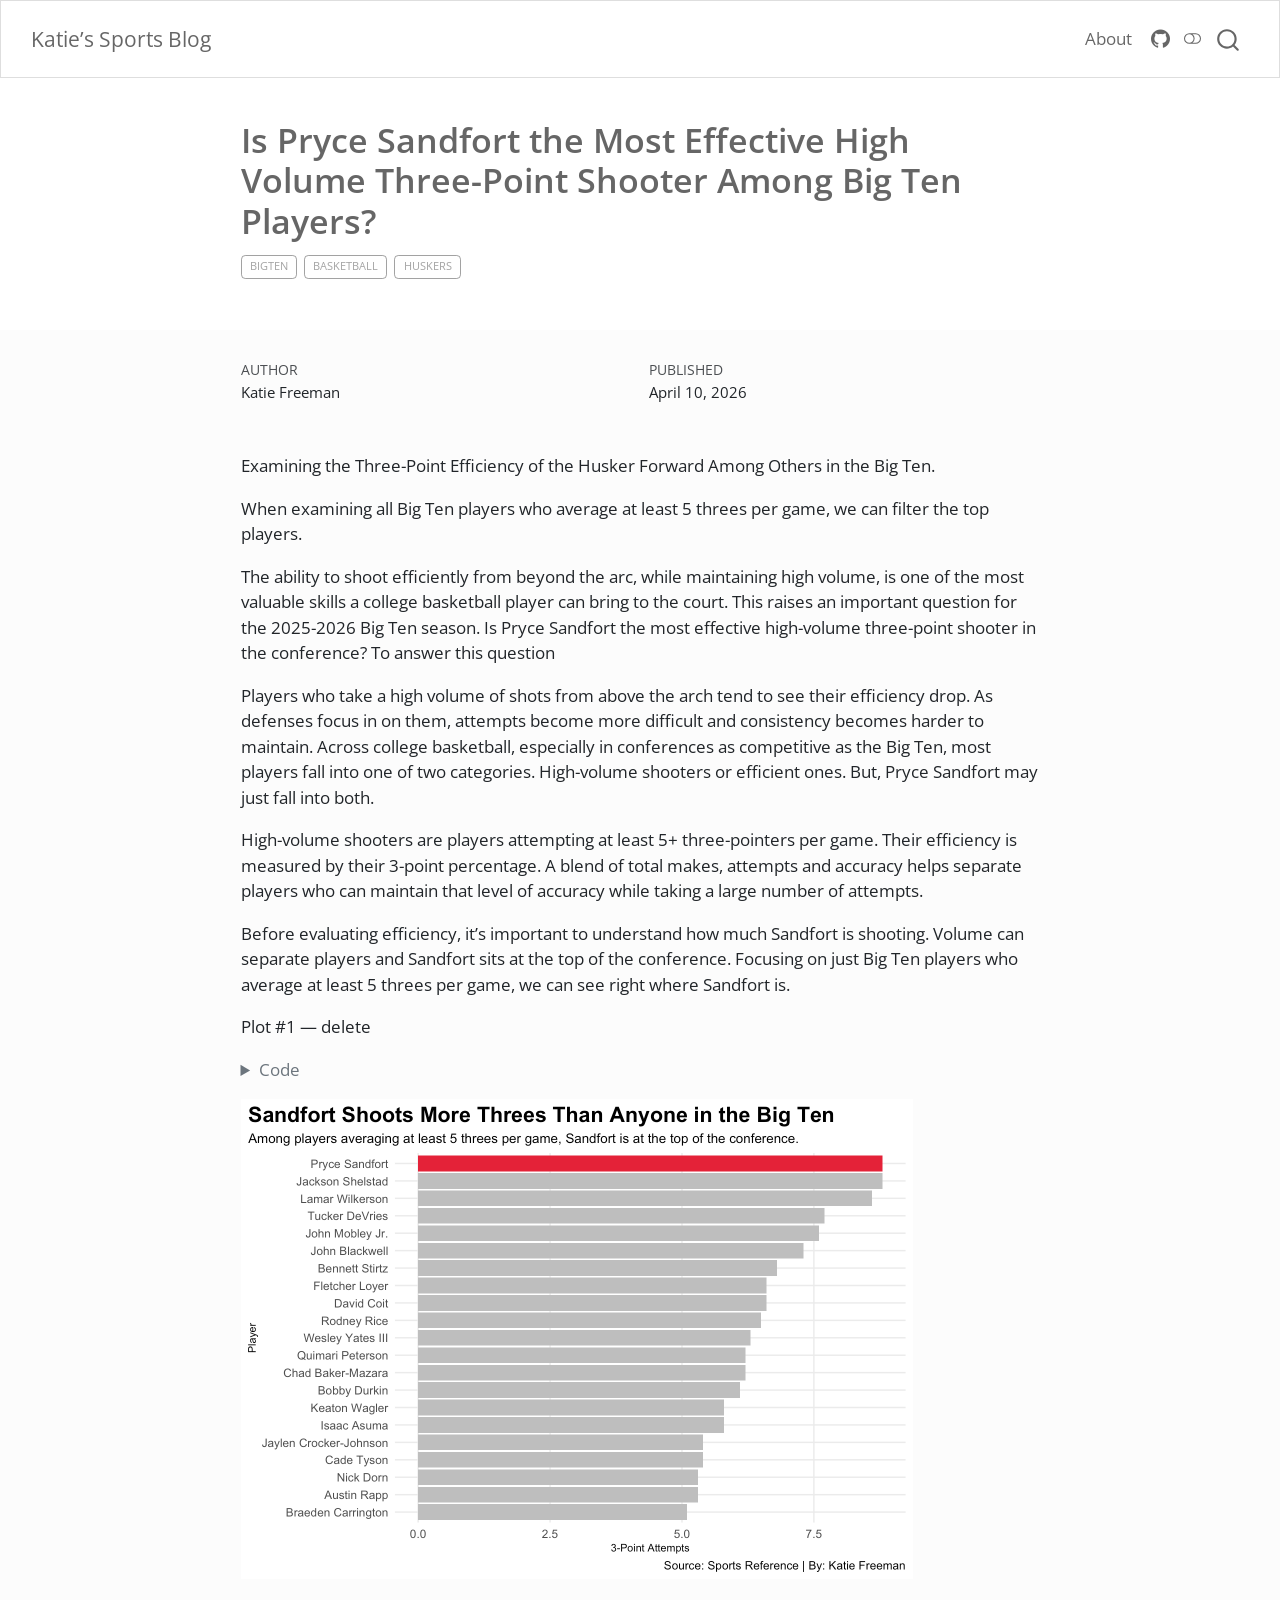
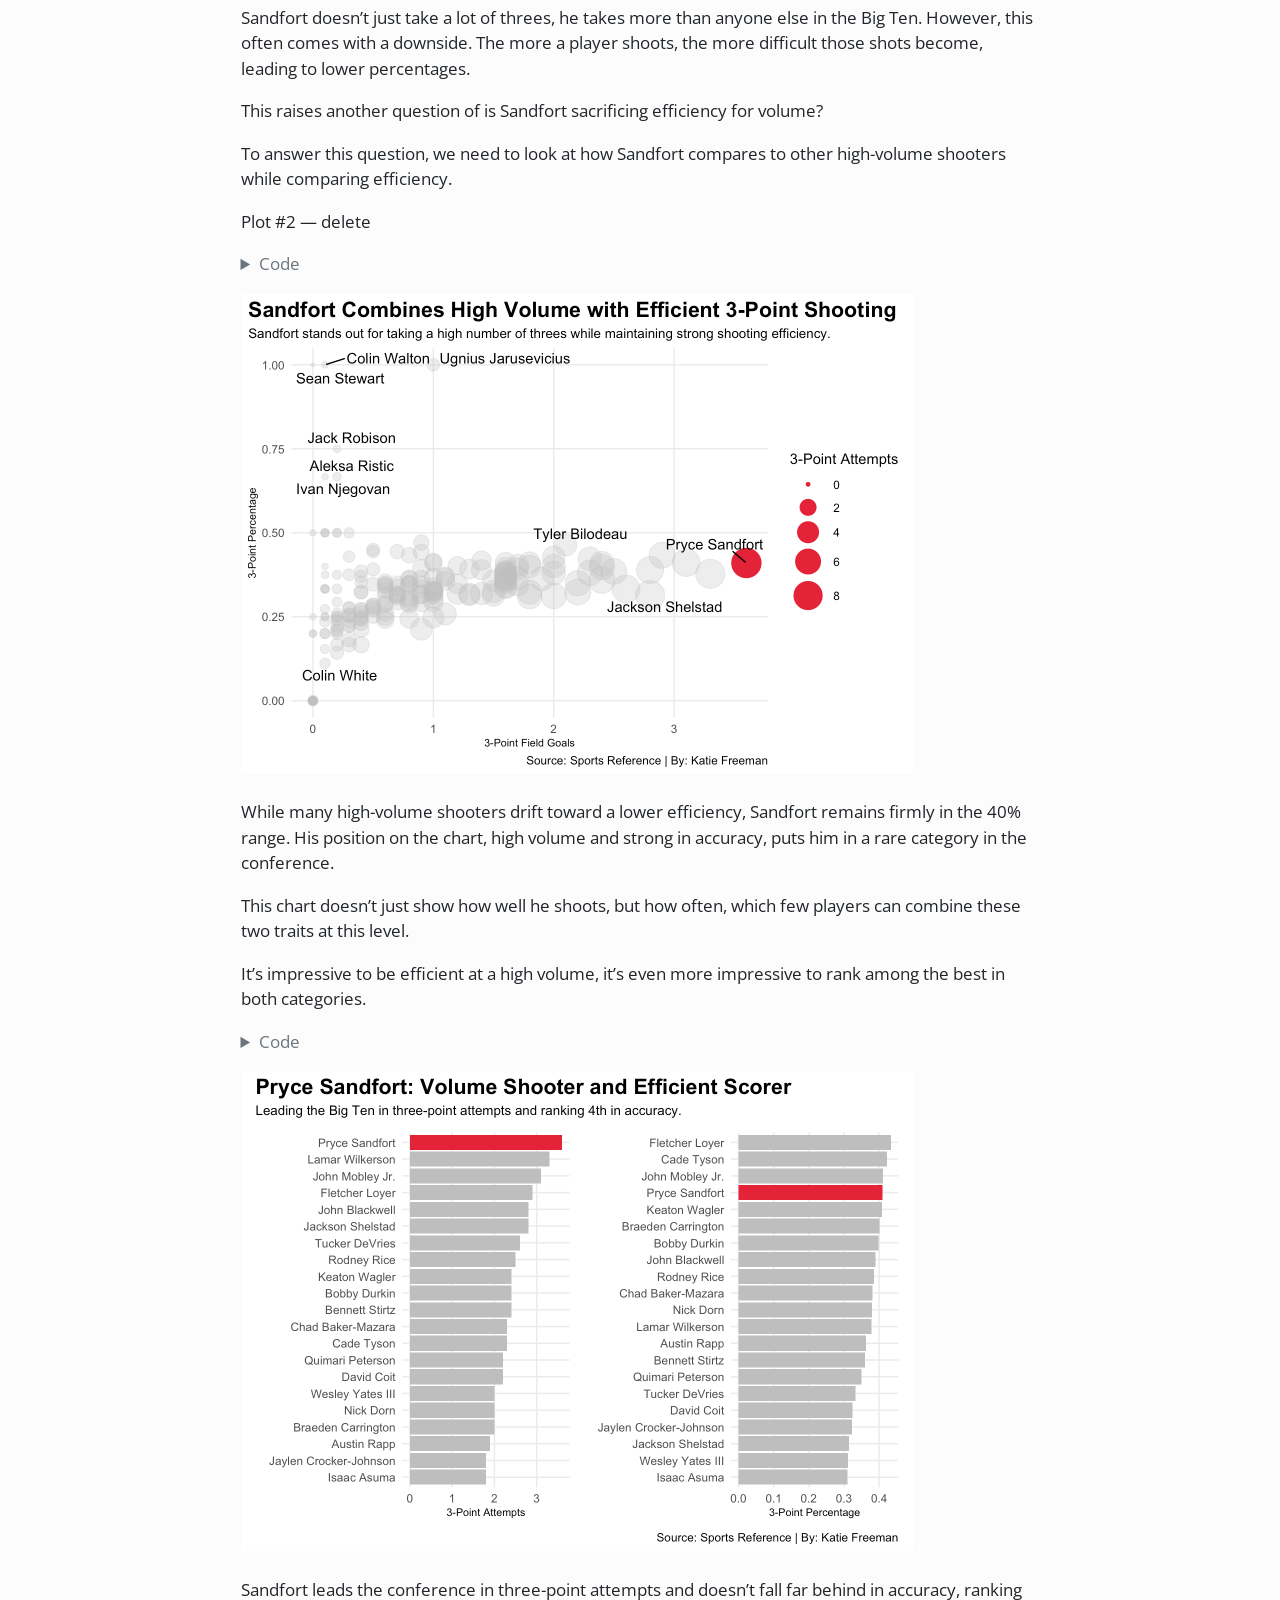
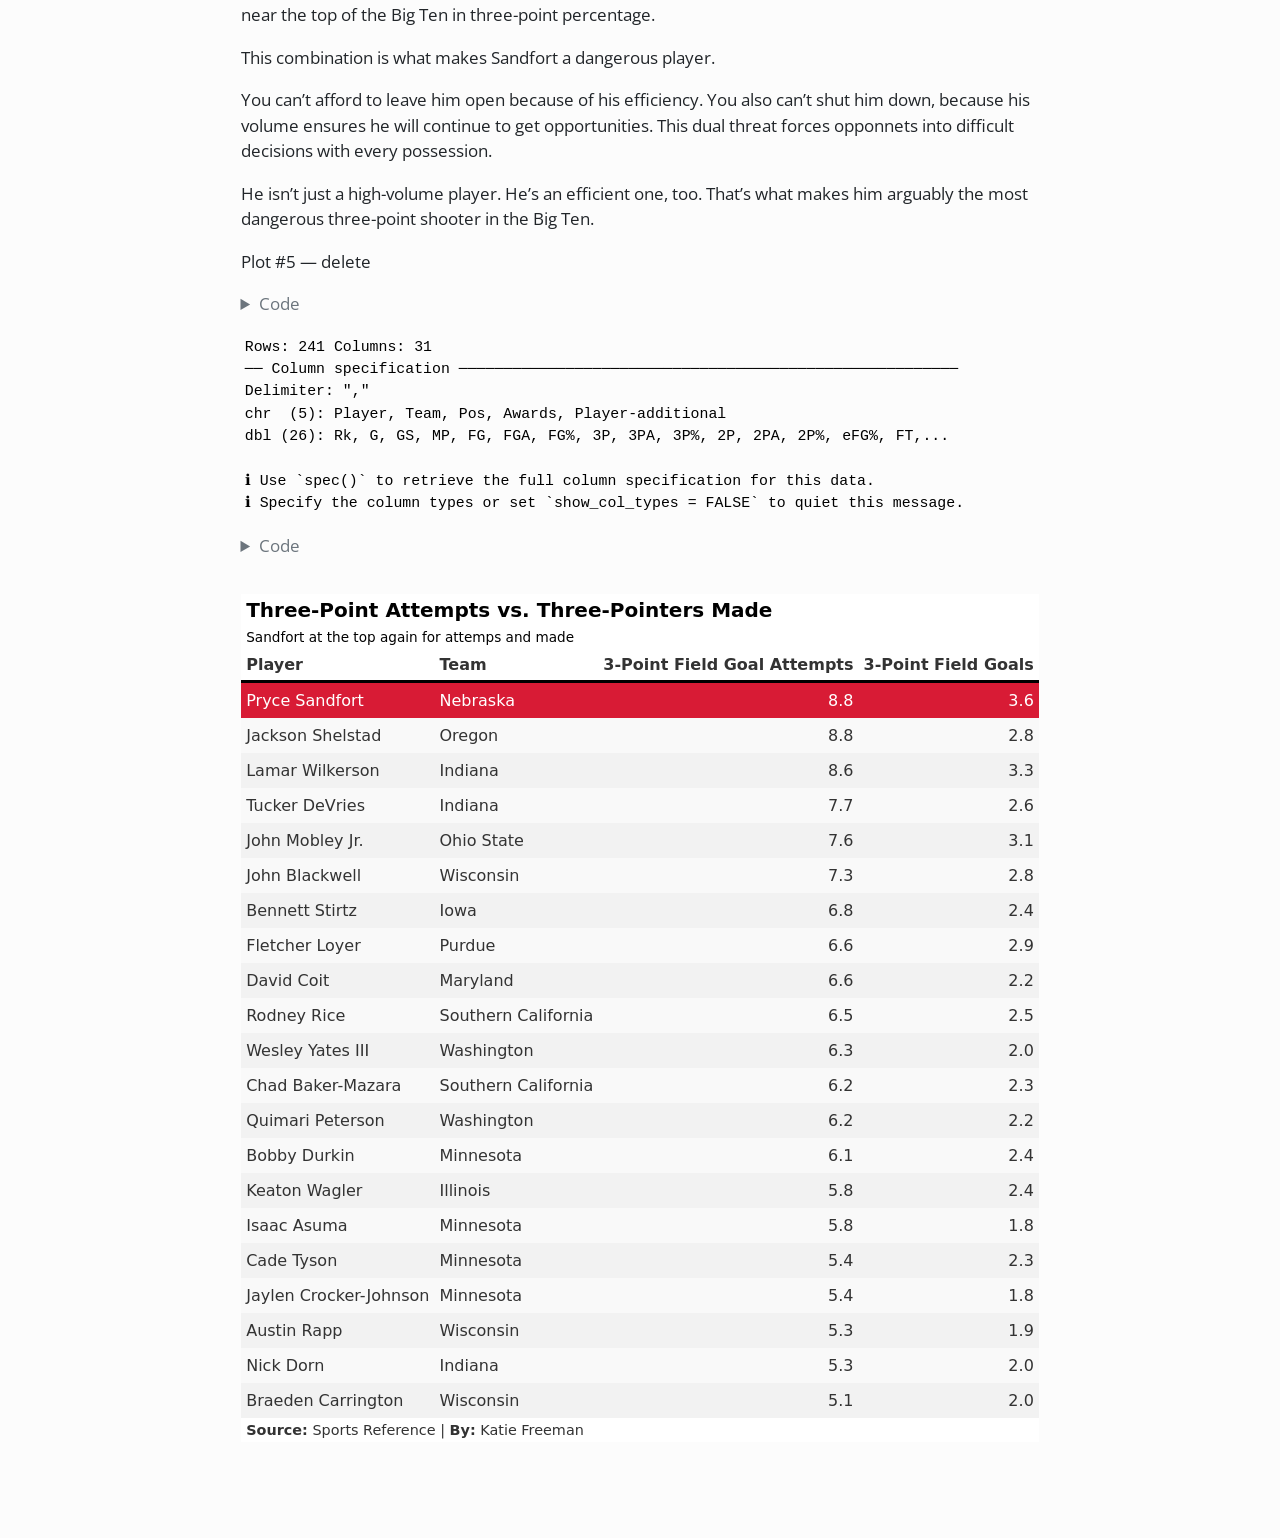
==== commit 77bb482f: "updates to whole website" ====
--- a/posts/big-ten-husker-mens-basketball/index.html
+++ b/posts/big-ten-husker-mens-basketball/index.html
@@ -359,17 +359,181 @@
 
 
 
+<p>Examining the Three-Point Efficiency of the Husker Forward Among Others in the Big Ten.</p>
+<p>When examining all Big Ten players who average at least 5 threes per game, we can filter the top players.</p>
+<p>The ability to shoot efficiently from beyond the arc, while maintaining high volume, is one of the most valuable skills a college basketball player can bring to the court. This raises an important question for the 2025-2026 Big Ten season. Is Pryce Sandfort the most effective high-volume three-point shooter in the conference? To answer this question</p>
+<p>Players who take a high volume of shots from above the arch tend to see their efficiency drop. As defenses focus in on them, attempts become more difficult and consistency becomes harder to maintain. Across college basketball, especially in conferences as competitive as the Big Ten, most players fall into one of two categories. High-volume shooters or efficient ones. But, Pryce Sandfort may just fall into both.</p>
+<p>High-volume shooters are players attempting at least 5+ three-pointers per game. Their efficiency is measured by their 3-point percentage. A blend of total makes, attempts and accuracy helps separate players who can maintain that level of accuracy while taking a large number of attempts.</p>
+<p>Before evaluating efficiency, it’s important to understand how much Sandfort is shooting. Volume can separate players and Sandfort sits at the top of the conference. Focusing on just Big Ten players who average at least 5 threes per game, we can see right where Sandfort is.</p>
+<p>Plot #1 — delete</p>
 <div class="cell">
 <details class="code-fold">
 <summary>Code</summary>
-<div class="code-copy-outer-scaffold"><div class="sourceCode cell-code" id="cb1"><pre class="sourceCode r code-with-copy"><code class="sourceCode r"><span id="cb1-1"><a href="#cb1-1" aria-hidden="true" tabindex="-1"></a><span class="fu">library</span>(tidyverse)</span></code></pre></div><button title="Copy to Clipboard" class="code-copy-button"><i class="bi"></i></button></div>
+<div class="code-copy-outer-scaffold"><div class="sourceCode cell-code" id="cb1"><pre class="sourceCode r code-with-copy"><code class="sourceCode r"><span id="cb1-1"><a href="#cb1-1" aria-hidden="true" tabindex="-1"></a><span class="fu">library</span>(tidyverse)</span>
+<span id="cb1-2"><a href="#cb1-2" aria-hidden="true" tabindex="-1"></a></span>
+<span id="cb1-3"><a href="#cb1-3" aria-hidden="true" tabindex="-1"></a><span class="co">#| warning: false # Exclude any warnings from the chunk</span></span>
+<span id="cb1-4"><a href="#cb1-4" aria-hidden="true" tabindex="-1"></a></span>
+<span id="cb1-5"><a href="#cb1-5" aria-hidden="true" tabindex="-1"></a>bigten <span class="ot">&lt;-</span> <span class="fu">read_csv</span>(<span class="st">"data/bigten.csv"</span>)</span>
+<span id="cb1-6"><a href="#cb1-6" aria-hidden="true" tabindex="-1"></a></span>
+<span id="cb1-7"><a href="#cb1-7" aria-hidden="true" tabindex="-1"></a>nu <span class="ot">&lt;-</span> bigten <span class="sc">|&gt;</span></span>
+<span id="cb1-8"><a href="#cb1-8" aria-hidden="true" tabindex="-1"></a>  <span class="fu">filter</span>(Team <span class="sc">==</span> <span class="st">"Nebraska"</span>)</span>
+<span id="cb1-9"><a href="#cb1-9" aria-hidden="true" tabindex="-1"></a></span>
+<span id="cb1-10"><a href="#cb1-10" aria-hidden="true" tabindex="-1"></a>nu5 <span class="ot">&lt;-</span> bigten <span class="sc">|&gt;</span></span>
+<span id="cb1-11"><a href="#cb1-11" aria-hidden="true" tabindex="-1"></a>  <span class="fu">filter</span>(<span class="st">`</span><span class="at">3PA</span><span class="st">`</span> <span class="sc">&gt;=</span> <span class="dv">5</span>, Team <span class="sc">==</span> <span class="st">"Nebraska"</span>)</span>
+<span id="cb1-12"><a href="#cb1-12" aria-hidden="true" tabindex="-1"></a></span>
+<span id="cb1-13"><a href="#cb1-13" aria-hidden="true" tabindex="-1"></a>shooters <span class="ot">&lt;-</span> bigten <span class="sc">|&gt;</span></span>
+<span id="cb1-14"><a href="#cb1-14" aria-hidden="true" tabindex="-1"></a>  <span class="fu">filter</span>(<span class="st">`</span><span class="at">3PA</span><span class="st">`</span> <span class="sc">&gt;=</span> <span class="dv">5</span>)</span>
+<span id="cb1-15"><a href="#cb1-15" aria-hidden="true" tabindex="-1"></a></span>
+<span id="cb1-16"><a href="#cb1-16" aria-hidden="true" tabindex="-1"></a><span class="fu">ggplot</span>() <span class="sc">+</span></span>
+<span id="cb1-17"><a href="#cb1-17" aria-hidden="true" tabindex="-1"></a>  <span class="fu">geom_bar</span>(<span class="at">data=</span>shooters, <span class="fu">aes</span>(<span class="at">x=</span><span class="fu">reorder</span>(Player, <span class="st">`</span><span class="at">3PA</span><span class="st">`</span>), <span class="at">weight=</span><span class="st">`</span><span class="at">3PA</span><span class="st">`</span>), <span class="at">fill=</span><span class="st">"grey"</span>) <span class="sc">+</span></span>
+<span id="cb1-18"><a href="#cb1-18" aria-hidden="true" tabindex="-1"></a>  <span class="fu">geom_bar</span>(<span class="at">data=</span>nu5, <span class="fu">aes</span>(<span class="at">x=</span><span class="fu">reorder</span>(Player, <span class="st">`</span><span class="at">3PA</span><span class="st">`</span>), <span class="at">weight=</span><span class="st">`</span><span class="at">3PA</span><span class="st">`</span>), <span class="at">fill=</span><span class="st">"#e41c38"</span>) <span class="sc">+</span></span>
+<span id="cb1-19"><a href="#cb1-19" aria-hidden="true" tabindex="-1"></a>  <span class="fu">coord_flip</span>() <span class="sc">+</span></span>
+<span id="cb1-20"><a href="#cb1-20" aria-hidden="true" tabindex="-1"></a>  <span class="fu">labs</span>(</span>
+<span id="cb1-21"><a href="#cb1-21" aria-hidden="true" tabindex="-1"></a>    <span class="at">x=</span><span class="st">"Player"</span>, </span>
+<span id="cb1-22"><a href="#cb1-22" aria-hidden="true" tabindex="-1"></a>    <span class="at">y=</span><span class="st">"3-Point Attempts"</span>, </span>
+<span id="cb1-23"><a href="#cb1-23" aria-hidden="true" tabindex="-1"></a>    <span class="at">title=</span><span class="st">"Sandfort Shoots More Threes Than Anyone in the Big Ten"</span>,</span>
+<span id="cb1-24"><a href="#cb1-24" aria-hidden="true" tabindex="-1"></a>    <span class="at">subtitle=</span><span class="st">"Among players averaging at least 5 threes per game, Sandfort is at the top of the conference."</span>, </span>
+<span id="cb1-25"><a href="#cb1-25" aria-hidden="true" tabindex="-1"></a>    <span class="at">caption=</span><span class="st">"Source: Sports Reference | By: Katie Freeman"</span></span>
+<span id="cb1-26"><a href="#cb1-26" aria-hidden="true" tabindex="-1"></a>    ) <span class="sc">+</span></span>
+<span id="cb1-27"><a href="#cb1-27" aria-hidden="true" tabindex="-1"></a>  <span class="fu">theme_minimal</span>() <span class="sc">+</span> </span>
+<span id="cb1-28"><a href="#cb1-28" aria-hidden="true" tabindex="-1"></a>  <span class="fu">theme</span>(</span>
+<span id="cb1-29"><a href="#cb1-29" aria-hidden="true" tabindex="-1"></a>    <span class="at">plot.title =</span> <span class="fu">element_text</span>(<span class="at">size =</span> <span class="dv">16</span>, <span class="at">face =</span> <span class="st">"bold"</span>),</span>
+<span id="cb1-30"><a href="#cb1-30" aria-hidden="true" tabindex="-1"></a>    <span class="at">axis.title =</span> <span class="fu">element_text</span>(<span class="at">size =</span> <span class="dv">8</span>), </span>
+<span id="cb1-31"><a href="#cb1-31" aria-hidden="true" tabindex="-1"></a>    <span class="at">plot.subtitle =</span> <span class="fu">element_text</span>(<span class="at">size=</span><span class="dv">10</span>), </span>
+<span id="cb1-32"><a href="#cb1-32" aria-hidden="true" tabindex="-1"></a>    <span class="at">panel.grid.minor =</span> <span class="fu">element_blank</span>(),</span>
+<span id="cb1-33"><a href="#cb1-33" aria-hidden="true" tabindex="-1"></a>    <span class="at">plot.title.position =</span> <span class="st">"plot"</span></span>
+<span id="cb1-34"><a href="#cb1-34" aria-hidden="true" tabindex="-1"></a>    ) </span></code></pre></div><button title="Copy to Clipboard" class="code-copy-button"><i class="bi"></i></button></div>
 </details>
+<div class="cell-output-display">
+<div>
+<figure class="figure">
+<p><img src="index_files/figure-html/unnamed-chunk-1-1.png" class="img-fluid figure-img" width="672"></p>
+</figure>
 </div>
-<p>Examining the Three-Point Efficiency of the Husker Forward Among Others Big Ten.</p>
+</div>
+</div>
+<p>Sandfort doesn’t just take a lot of threes, he takes more than anyone else in the Big Ten. However, this often comes with a downside. The more a player shoots, the more difficult those shots become, leading to lower percentages.</p>
+<p>This raises another question of is Sandfort sacrificing efficiency for volume?</p>
+<p>To answer this question, we need to look at how Sandfort compares to other high-volume shooters while comparing efficiency.</p>
+<p>Plot #2 — delete</p>
 <div class="cell">
 <details class="code-fold">
 <summary>Code</summary>
-<div class="code-copy-outer-scaffold"><div class="sourceCode cell-code" id="cb2"><pre class="sourceCode r code-with-copy"><code class="sourceCode r"><span id="cb2-1"><a href="#cb2-1" aria-hidden="true" tabindex="-1"></a>bigten <span class="ot">&lt;-</span> <span class="fu">read_csv</span>(<span class="st">"data/bigten.csv"</span>)</span></code></pre></div><button title="Copy to Clipboard" class="code-copy-button"><i class="bi"></i></button></div>
+<div class="code-copy-outer-scaffold"><div class="sourceCode cell-code" id="cb2"><pre class="sourceCode r code-with-copy"><code class="sourceCode r"><span id="cb2-1"><a href="#cb2-1" aria-hidden="true" tabindex="-1"></a><span class="fu">library</span>(tidyverse)</span>
+<span id="cb2-2"><a href="#cb2-2" aria-hidden="true" tabindex="-1"></a><span class="fu">library</span>(ggrepel)</span>
+<span id="cb2-3"><a href="#cb2-3" aria-hidden="true" tabindex="-1"></a><span class="fu">library</span>(ggtext)</span>
+<span id="cb2-4"><a href="#cb2-4" aria-hidden="true" tabindex="-1"></a></span>
+<span id="cb2-5"><a href="#cb2-5" aria-hidden="true" tabindex="-1"></a>bigten <span class="ot">&lt;-</span> <span class="fu">read_csv</span>(<span class="st">"data/bigten.csv"</span>)</span>
+<span id="cb2-6"><a href="#cb2-6" aria-hidden="true" tabindex="-1"></a></span>
+<span id="cb2-7"><a href="#cb2-7" aria-hidden="true" tabindex="-1"></a>shooters <span class="ot">&lt;-</span> bigten <span class="sc">|&gt;</span></span>
+<span id="cb2-8"><a href="#cb2-8" aria-hidden="true" tabindex="-1"></a>  <span class="fu">filter</span>(<span class="st">`</span><span class="at">3PA</span><span class="st">`</span> <span class="sc">&gt;=</span> <span class="dv">5</span>)</span>
+<span id="cb2-9"><a href="#cb2-9" aria-hidden="true" tabindex="-1"></a></span>
+<span id="cb2-10"><a href="#cb2-10" aria-hidden="true" tabindex="-1"></a>nu5 <span class="ot">&lt;-</span> bigten <span class="sc">|&gt;</span></span>
+<span id="cb2-11"><a href="#cb2-11" aria-hidden="true" tabindex="-1"></a>  <span class="fu">filter</span>(<span class="st">`</span><span class="at">3PA</span><span class="st">`</span> <span class="sc">&gt;=</span> <span class="dv">5</span>, Team <span class="sc">==</span> <span class="st">"Nebraska"</span>)</span>
+<span id="cb2-12"><a href="#cb2-12" aria-hidden="true" tabindex="-1"></a></span>
+<span id="cb2-13"><a href="#cb2-13" aria-hidden="true" tabindex="-1"></a><span class="fu">ggplot</span>() <span class="sc">+</span></span>
+<span id="cb2-14"><a href="#cb2-14" aria-hidden="true" tabindex="-1"></a>  <span class="fu">geom_point</span>(</span>
+<span id="cb2-15"><a href="#cb2-15" aria-hidden="true" tabindex="-1"></a>    <span class="at">data=</span>bigten,</span>
+<span id="cb2-16"><a href="#cb2-16" aria-hidden="true" tabindex="-1"></a>    <span class="fu">aes</span>(<span class="at">x=</span><span class="st">`</span><span class="at">3P</span><span class="st">`</span>, <span class="at">y=</span><span class="st">`</span><span class="at">3P%</span><span class="st">`</span>, <span class="at">size=</span><span class="st">`</span><span class="at">3PA</span><span class="st">`</span>),</span>
+<span id="cb2-17"><a href="#cb2-17" aria-hidden="true" tabindex="-1"></a>    <span class="at">color=</span><span class="st">"grey"</span>,</span>
+<span id="cb2-18"><a href="#cb2-18" aria-hidden="true" tabindex="-1"></a>    <span class="at">alpha =</span> .<span class="dv">3</span>) <span class="sc">+</span></span>
+<span id="cb2-19"><a href="#cb2-19" aria-hidden="true" tabindex="-1"></a>  <span class="fu">geom_point</span>(</span>
+<span id="cb2-20"><a href="#cb2-20" aria-hidden="true" tabindex="-1"></a>    <span class="at">data=</span>nu5,</span>
+<span id="cb2-21"><a href="#cb2-21" aria-hidden="true" tabindex="-1"></a>    <span class="fu">aes</span>(<span class="at">x=</span><span class="st">`</span><span class="at">3P</span><span class="st">`</span>, <span class="at">y=</span><span class="st">`</span><span class="at">3P%</span><span class="st">`</span>, <span class="at">size=</span><span class="st">`</span><span class="at">3PA</span><span class="st">`</span>),</span>
+<span id="cb2-22"><a href="#cb2-22" aria-hidden="true" tabindex="-1"></a>    <span class="at">color=</span><span class="st">"#e41c38"</span></span>
+<span id="cb2-23"><a href="#cb2-23" aria-hidden="true" tabindex="-1"></a>  ) <span class="sc">+</span></span>
+<span id="cb2-24"><a href="#cb2-24" aria-hidden="true" tabindex="-1"></a>  <span class="fu">scale_size</span>(<span class="at">range =</span> <span class="fu">c</span>(<span class="dv">1</span>,<span class="dv">10</span>), <span class="at">name=</span><span class="st">"3-Point Attempts"</span>) <span class="sc">+</span></span>
+<span id="cb2-25"><a href="#cb2-25" aria-hidden="true" tabindex="-1"></a>    <span class="fu">geom_text_repel</span>(</span>
+<span id="cb2-26"><a href="#cb2-26" aria-hidden="true" tabindex="-1"></a>      <span class="at">data=</span>bigten,</span>
+<span id="cb2-27"><a href="#cb2-27" aria-hidden="true" tabindex="-1"></a>      <span class="fu">aes</span>(<span class="at">x=</span><span class="st">`</span><span class="at">3P</span><span class="st">`</span>, <span class="at">y=</span><span class="st">`</span><span class="at">3P%</span><span class="st">`</span>, <span class="at">label=</span>Player)</span>
+<span id="cb2-28"><a href="#cb2-28" aria-hidden="true" tabindex="-1"></a>    ) <span class="sc">+</span></span>
+<span id="cb2-29"><a href="#cb2-29" aria-hidden="true" tabindex="-1"></a><span class="fu">labs</span>(</span>
+<span id="cb2-30"><a href="#cb2-30" aria-hidden="true" tabindex="-1"></a>    <span class="at">x=</span><span class="st">"3-Point Field Goals"</span>, </span>
+<span id="cb2-31"><a href="#cb2-31" aria-hidden="true" tabindex="-1"></a>    <span class="at">y=</span><span class="st">"3-Point Percentage"</span>, </span>
+<span id="cb2-32"><a href="#cb2-32" aria-hidden="true" tabindex="-1"></a>    <span class="at">title=</span><span class="st">"Sandfort Combines High Volume with Efficient 3-Point Shooting"</span>, </span>
+<span id="cb2-33"><a href="#cb2-33" aria-hidden="true" tabindex="-1"></a>    <span class="at">subtitle=</span><span class="st">"Sandfort stands out for taking a high number of threes while maintaining strong shooting efficiency."</span>, </span>
+<span id="cb2-34"><a href="#cb2-34" aria-hidden="true" tabindex="-1"></a>    <span class="at">caption=</span><span class="st">"Source: Sports Reference | By: Katie Freeman"</span></span>
+<span id="cb2-35"><a href="#cb2-35" aria-hidden="true" tabindex="-1"></a>    ) <span class="sc">+</span></span>
+<span id="cb2-36"><a href="#cb2-36" aria-hidden="true" tabindex="-1"></a>  <span class="fu">theme_minimal</span>() <span class="sc">+</span> </span>
+<span id="cb2-37"><a href="#cb2-37" aria-hidden="true" tabindex="-1"></a>  <span class="fu">theme</span>(</span>
+<span id="cb2-38"><a href="#cb2-38" aria-hidden="true" tabindex="-1"></a>    <span class="at">plot.title =</span> <span class="fu">element_text</span>(<span class="at">size =</span> <span class="dv">16</span>, <span class="at">face =</span> <span class="st">"bold"</span>),</span>
+<span id="cb2-39"><a href="#cb2-39" aria-hidden="true" tabindex="-1"></a>    <span class="at">axis.title =</span> <span class="fu">element_text</span>(<span class="at">size =</span> <span class="dv">8</span>), </span>
+<span id="cb2-40"><a href="#cb2-40" aria-hidden="true" tabindex="-1"></a>    <span class="at">plot.subtitle =</span> <span class="fu">element_text</span>(<span class="at">size=</span><span class="dv">10</span>), </span>
+<span id="cb2-41"><a href="#cb2-41" aria-hidden="true" tabindex="-1"></a>    <span class="at">panel.grid.minor =</span> <span class="fu">element_blank</span>(),</span>
+<span id="cb2-42"><a href="#cb2-42" aria-hidden="true" tabindex="-1"></a>    <span class="at">plot.title.position =</span> <span class="st">"plot"</span>)</span></code></pre></div><button title="Copy to Clipboard" class="code-copy-button"><i class="bi"></i></button></div>
+</details>
+<div class="cell-output-display">
+<div>
+<figure class="figure">
+<p><img src="index_files/figure-html/unnamed-chunk-3-1.png" class="img-fluid figure-img" width="672"></p>
+</figure>
+</div>
+</div>
+</div>
+<p>While many high-volume shooters drift toward a lower efficiency, Sandfort remains firmly in the 40% range. His position on the chart, high volume and strong in accuracy, puts him in a rare category in the conference.</p>
+<p>This chart doesn’t just show how well he shoots, but how often, which few players can combine these two traits at this level.</p>
+<p>It’s impressive to be efficient at a high volume, it’s even more impressive to rank among the best in both categories.</p>
+<div class="cell">
+<details class="code-fold">
+<summary>Code</summary>
+<div class="code-copy-outer-scaffold"><div class="sourceCode cell-code" id="cb3"><pre class="sourceCode r code-with-copy"><code class="sourceCode r"><span id="cb3-1"><a href="#cb3-1" aria-hidden="true" tabindex="-1"></a>bar1 <span class="ot">&lt;-</span> <span class="fu">ggplot</span>() <span class="sc">+</span></span>
+<span id="cb3-2"><a href="#cb3-2" aria-hidden="true" tabindex="-1"></a>  <span class="fu">geom_bar</span>(<span class="at">data=</span>shooters, <span class="fu">aes</span>(<span class="at">x=</span><span class="fu">reorder</span>(Player, <span class="st">`</span><span class="at">3P%</span><span class="st">`</span>), <span class="at">weight=</span><span class="st">`</span><span class="at">3P%</span><span class="st">`</span>), <span class="at">fill=</span><span class="st">"grey"</span>) <span class="sc">+</span></span>
+<span id="cb3-3"><a href="#cb3-3" aria-hidden="true" tabindex="-1"></a>  <span class="fu">geom_bar</span>(<span class="at">data=</span>nu5, <span class="fu">aes</span>(<span class="at">x=</span><span class="fu">reorder</span>(Player, <span class="st">`</span><span class="at">3P%</span><span class="st">`</span>), <span class="at">weight=</span><span class="st">`</span><span class="at">3P%</span><span class="st">`</span>), <span class="at">fill=</span><span class="st">"#e41c38"</span>) <span class="sc">+</span></span>
+<span id="cb3-4"><a href="#cb3-4" aria-hidden="true" tabindex="-1"></a>  <span class="fu">coord_flip</span>() <span class="sc">+</span></span>
+<span id="cb3-5"><a href="#cb3-5" aria-hidden="true" tabindex="-1"></a>  <span class="fu">labs</span>(</span>
+<span id="cb3-6"><a href="#cb3-6" aria-hidden="true" tabindex="-1"></a>    <span class="at">x=</span><span class="st">""</span>,</span>
+<span id="cb3-7"><a href="#cb3-7" aria-hidden="true" tabindex="-1"></a>    <span class="at">y=</span><span class="st">"3-Point Percentage"</span></span>
+<span id="cb3-8"><a href="#cb3-8" aria-hidden="true" tabindex="-1"></a>  ) <span class="sc">+</span></span>
+<span id="cb3-9"><a href="#cb3-9" aria-hidden="true" tabindex="-1"></a>  <span class="fu">theme_minimal</span>()</span>
+<span id="cb3-10"><a href="#cb3-10" aria-hidden="true" tabindex="-1"></a></span>
+<span id="cb3-11"><a href="#cb3-11" aria-hidden="true" tabindex="-1"></a>bar2 <span class="ot">&lt;-</span> <span class="fu">ggplot</span>() <span class="sc">+</span></span>
+<span id="cb3-12"><a href="#cb3-12" aria-hidden="true" tabindex="-1"></a>  <span class="fu">geom_bar</span>(<span class="at">data=</span>shooters, <span class="fu">aes</span>(<span class="at">x=</span><span class="fu">reorder</span>(Player, <span class="st">`</span><span class="at">3P</span><span class="st">`</span>), <span class="at">weight=</span><span class="st">`</span><span class="at">3P</span><span class="st">`</span>), <span class="at">fill=</span><span class="st">"grey"</span>) <span class="sc">+</span></span>
+<span id="cb3-13"><a href="#cb3-13" aria-hidden="true" tabindex="-1"></a>  <span class="fu">geom_bar</span>(<span class="at">data=</span>nu5, <span class="fu">aes</span>(<span class="at">x=</span><span class="fu">reorder</span>(Player, <span class="st">`</span><span class="at">3P</span><span class="st">`</span>), <span class="at">weight=</span><span class="st">`</span><span class="at">3P</span><span class="st">`</span>), <span class="at">fill=</span><span class="st">"#e41c38"</span>) <span class="sc">+</span></span>
+<span id="cb3-14"><a href="#cb3-14" aria-hidden="true" tabindex="-1"></a>  <span class="fu">coord_flip</span>() <span class="sc">+</span></span>
+<span id="cb3-15"><a href="#cb3-15" aria-hidden="true" tabindex="-1"></a>  <span class="fu">labs</span>(</span>
+<span id="cb3-16"><a href="#cb3-16" aria-hidden="true" tabindex="-1"></a>    <span class="at">x=</span><span class="st">""</span>,</span>
+<span id="cb3-17"><a href="#cb3-17" aria-hidden="true" tabindex="-1"></a>    <span class="at">y=</span><span class="st">"3-Point Attempts"</span></span>
+<span id="cb3-18"><a href="#cb3-18" aria-hidden="true" tabindex="-1"></a>  ) <span class="sc">+</span></span>
+<span id="cb3-19"><a href="#cb3-19" aria-hidden="true" tabindex="-1"></a>  <span class="fu">theme_minimal</span>() </span>
+<span id="cb3-20"><a href="#cb3-20" aria-hidden="true" tabindex="-1"></a></span>
+<span id="cb3-21"><a href="#cb3-21" aria-hidden="true" tabindex="-1"></a><span class="co">#| warning: false # Exclude any warnings from the chunk</span></span>
+<span id="cb3-22"><a href="#cb3-22" aria-hidden="true" tabindex="-1"></a></span>
+<span id="cb3-23"><a href="#cb3-23" aria-hidden="true" tabindex="-1"></a><span class="fu">library</span>(patchwork)</span>
+<span id="cb3-24"><a href="#cb3-24" aria-hidden="true" tabindex="-1"></a></span>
+<span id="cb3-25"><a href="#cb3-25" aria-hidden="true" tabindex="-1"></a>bar2 <span class="sc">+</span> bar1 <span class="sc">+</span></span>
+<span id="cb3-26"><a href="#cb3-26" aria-hidden="true" tabindex="-1"></a>  <span class="fu">plot_annotation</span>(</span>
+<span id="cb3-27"><a href="#cb3-27" aria-hidden="true" tabindex="-1"></a>    <span class="at">title =</span> <span class="st">"Pryce Sandfort: Volume Shooter and Efficient Scorer"</span>,</span>
+<span id="cb3-28"><a href="#cb3-28" aria-hidden="true" tabindex="-1"></a>    <span class="at">subtitle =</span> <span class="st">"Leading the Big Ten in three-point attempts and ranking 4th in accuracy."</span>,</span>
+<span id="cb3-29"><a href="#cb3-29" aria-hidden="true" tabindex="-1"></a>    <span class="at">caption=</span><span class="st">"Source: Sports Reference | By: Katie Freeman"</span></span>
+<span id="cb3-30"><a href="#cb3-30" aria-hidden="true" tabindex="-1"></a>  )  <span class="sc">&amp;</span> </span>
+<span id="cb3-31"><a href="#cb3-31" aria-hidden="true" tabindex="-1"></a>  <span class="fu">theme</span>(</span>
+<span id="cb3-32"><a href="#cb3-32" aria-hidden="true" tabindex="-1"></a>    <span class="at">plot.title =</span> <span class="fu">element_text</span>(<span class="at">size =</span> <span class="dv">16</span>, <span class="at">face =</span> <span class="st">"bold"</span>),</span>
+<span id="cb3-33"><a href="#cb3-33" aria-hidden="true" tabindex="-1"></a>    <span class="at">axis.title =</span> <span class="fu">element_text</span>(<span class="at">size =</span> <span class="dv">8</span>), </span>
+<span id="cb3-34"><a href="#cb3-34" aria-hidden="true" tabindex="-1"></a>    <span class="at">plot.subtitle =</span> <span class="fu">element_text</span>(<span class="at">size=</span><span class="dv">10</span>), </span>
+<span id="cb3-35"><a href="#cb3-35" aria-hidden="true" tabindex="-1"></a>    <span class="at">panel.grid.minor =</span> <span class="fu">element_blank</span>()</span>
+<span id="cb3-36"><a href="#cb3-36" aria-hidden="true" tabindex="-1"></a>  )</span></code></pre></div><button title="Copy to Clipboard" class="code-copy-button"><i class="bi"></i></button></div>
+</details>
+<div class="cell-output-display">
+<div>
+<figure class="figure">
+<p><img src="index_files/figure-html/unnamed-chunk-4-1.png" class="img-fluid figure-img" width="672"></p>
+</figure>
+</div>
+</div>
+</div>
+<p>Sandfort leads the conference in three-point attempts and doesn’t fall far behind in accuracy, ranking near the top of the Big Ten in three-point percentage.</p>
+<p>This combination is what makes Sandfort a dangerous player.</p>
+<p>You can’t afford to leave him open because of his efficiency. You also can’t shut him down, because his volume ensures he will continue to get opportunities. This dual threat forces opponnets into difficult decisions with every possession.</p>
+<p>He isn’t just a high-volume player. He’s an efficient one, too. That’s what makes him arguably the most dangerous three-point shooter in the Big Ten.</p>
+<p>Plot #5 — delete</p>
+<div class="cell">
+<details class="code-fold">
+<summary>Code</summary>
+<div class="code-copy-outer-scaffold"><div class="sourceCode cell-code" id="cb4"><pre class="sourceCode r code-with-copy"><code class="sourceCode r"><span id="cb4-1"><a href="#cb4-1" aria-hidden="true" tabindex="-1"></a><span class="fu">library</span>(tidyverse)</span>
+<span id="cb4-2"><a href="#cb4-2" aria-hidden="true" tabindex="-1"></a><span class="fu">library</span>(gt)</span>
+<span id="cb4-3"><a href="#cb4-3" aria-hidden="true" tabindex="-1"></a><span class="fu">library</span>(dplyr)</span>
+<span id="cb4-4"><a href="#cb4-4" aria-hidden="true" tabindex="-1"></a></span>
+<span id="cb4-5"><a href="#cb4-5" aria-hidden="true" tabindex="-1"></a>bigten <span class="ot">&lt;-</span> <span class="fu">read_csv</span>(<span class="st">"data/bigten.csv"</span>)</span></code></pre></div><button title="Copy to Clipboard" class="code-copy-button"><i class="bi"></i></button></div>
 </details>
 <div class="cell-output cell-output-stderr">
 <pre><code>Rows: 241 Columns: 31
@@ -381,301 +545,654 @@
 ℹ Use `spec()` to retrieve the full column specification for this data.
 ℹ Specify the column types or set `show_col_types = FALSE` to quiet this message.</code></pre>
 </div>
-</div>
-<p>Here’s more of my story. When examining all Big Ten players who average at least 5 threes per game, we can filter the top players.</p>
-<p>Plot #1</p>
-<div class="cell">
-<details class="code-fold">
-<summary>Code</summary>
-<div class="code-copy-outer-scaffold"><div class="sourceCode cell-code" id="cb4"><pre class="sourceCode r code-with-copy"><code class="sourceCode r"><span id="cb4-1"><a href="#cb4-1" aria-hidden="true" tabindex="-1"></a>nu <span class="ot">&lt;-</span> bigten <span class="sc">|&gt;</span></span>
-<span id="cb4-2"><a href="#cb4-2" aria-hidden="true" tabindex="-1"></a>  <span class="fu">filter</span>(Team <span class="sc">==</span> <span class="st">"Nebraska"</span>)</span></code></pre></div><button title="Copy to Clipboard" class="code-copy-button"><i class="bi"></i></button></div>
-</details>
-</div>
-<div class="cell">
-<details class="code-fold">
-<summary>Code</summary>
-<div class="code-copy-outer-scaffold"><div class="sourceCode cell-code" id="cb5"><pre class="sourceCode r code-with-copy"><code class="sourceCode r"><span id="cb5-1"><a href="#cb5-1" aria-hidden="true" tabindex="-1"></a>nu5 <span class="ot">&lt;-</span> bigten <span class="sc">|&gt;</span></span>
-<span id="cb5-2"><a href="#cb5-2" aria-hidden="true" tabindex="-1"></a>  <span class="fu">filter</span>(<span class="st">`</span><span class="at">3PA</span><span class="st">`</span> <span class="sc">&gt;=</span> <span class="dv">5</span>, Team <span class="sc">==</span> <span class="st">"Nebraska"</span>)</span></code></pre></div><button title="Copy to Clipboard" class="code-copy-button"><i class="bi"></i></button></div>
-</details>
-</div>
-<div class="cell">
 <details class="code-fold">
 <summary>Code</summary>
 <div class="code-copy-outer-scaffold"><div class="sourceCode cell-code" id="cb6"><pre class="sourceCode r code-with-copy"><code class="sourceCode r"><span id="cb6-1"><a href="#cb6-1" aria-hidden="true" tabindex="-1"></a>shooters <span class="ot">&lt;-</span> bigten <span class="sc">|&gt;</span></span>
-<span id="cb6-2"><a href="#cb6-2" aria-hidden="true" tabindex="-1"></a>  <span class="fu">filter</span>(<span class="st">`</span><span class="at">3PA</span><span class="st">`</span> <span class="sc">&gt;=</span> <span class="dv">5</span>)</span></code></pre></div><button title="Copy to Clipboard" class="code-copy-button"><i class="bi"></i></button></div>
-</details>
-</div>
-<div class="cell">
-<details class="code-fold">
-<summary>Code</summary>
-<div class="code-copy-outer-scaffold"><div class="sourceCode cell-code" id="cb7"><pre class="sourceCode r code-with-copy"><code class="sourceCode r"><span id="cb7-1"><a href="#cb7-1" aria-hidden="true" tabindex="-1"></a><span class="fu">ggplot</span>() <span class="sc">+</span></span>
-<span id="cb7-2"><a href="#cb7-2" aria-hidden="true" tabindex="-1"></a>  <span class="fu">geom_bar</span>(<span class="at">data=</span>shooters, <span class="fu">aes</span>(<span class="at">x=</span><span class="fu">reorder</span>(Player, <span class="st">`</span><span class="at">3PA</span><span class="st">`</span>), <span class="at">weight=</span><span class="st">`</span><span class="at">3PA</span><span class="st">`</span>), <span class="at">fill=</span><span class="st">"grey"</span>) <span class="sc">+</span></span>
-<span id="cb7-3"><a href="#cb7-3" aria-hidden="true" tabindex="-1"></a>  <span class="fu">geom_bar</span>(<span class="at">data=</span>nu5, <span class="fu">aes</span>(<span class="at">x=</span><span class="fu">reorder</span>(Player, <span class="st">`</span><span class="at">3PA</span><span class="st">`</span>), <span class="at">weight=</span><span class="st">`</span><span class="at">3PA</span><span class="st">`</span>), <span class="at">fill=</span><span class="st">"#e41c38"</span>) <span class="sc">+</span></span>
-<span id="cb7-4"><a href="#cb7-4" aria-hidden="true" tabindex="-1"></a>  <span class="fu">coord_flip</span>() <span class="sc">+</span></span>
-<span id="cb7-5"><a href="#cb7-5" aria-hidden="true" tabindex="-1"></a>  <span class="fu">labs</span>(</span>
-<span id="cb7-6"><a href="#cb7-6" aria-hidden="true" tabindex="-1"></a>    <span class="at">x=</span><span class="st">"Player"</span>, </span>
-<span id="cb7-7"><a href="#cb7-7" aria-hidden="true" tabindex="-1"></a>    <span class="at">y=</span><span class="st">"3-Point Attempts"</span>, </span>
-<span id="cb7-8"><a href="#cb7-8" aria-hidden="true" tabindex="-1"></a>    <span class="at">title=</span><span class="st">"Pryce Sandfort Ties Jackson Shelstad for Big Ten Lead in 3-Point Attempts Per Game"</span>,</span>
-<span id="cb7-9"><a href="#cb7-9" aria-hidden="true" tabindex="-1"></a>    <span class="at">subtitle=</span><span class="st">"Among players averaging at least 5 threes per game, Sandfort is at the top of the conference."</span>, </span>
-<span id="cb7-10"><a href="#cb7-10" aria-hidden="true" tabindex="-1"></a>    <span class="at">caption=</span><span class="st">"Source: Sports Reference | By Katie Freeman"</span></span>
-<span id="cb7-11"><a href="#cb7-11" aria-hidden="true" tabindex="-1"></a>    ) <span class="sc">+</span></span>
-<span id="cb7-12"><a href="#cb7-12" aria-hidden="true" tabindex="-1"></a>  <span class="fu">theme_minimal</span>() <span class="sc">+</span> </span>
-<span id="cb7-13"><a href="#cb7-13" aria-hidden="true" tabindex="-1"></a>  <span class="fu">theme</span>(</span>
-<span id="cb7-14"><a href="#cb7-14" aria-hidden="true" tabindex="-1"></a>    <span class="at">plot.title =</span> <span class="fu">element_text</span>(<span class="at">size =</span> <span class="dv">20</span>, <span class="at">face =</span> <span class="st">"bold"</span>),</span>
-<span id="cb7-15"><a href="#cb7-15" aria-hidden="true" tabindex="-1"></a>    <span class="at">axis.title =</span> <span class="fu">element_text</span>(<span class="at">size =</span> <span class="dv">10</span>), </span>
-<span id="cb7-16"><a href="#cb7-16" aria-hidden="true" tabindex="-1"></a>    <span class="at">plot.subtitle =</span> <span class="fu">element_text</span>(<span class="at">size=</span><span class="dv">12</span>), </span>
-<span id="cb7-17"><a href="#cb7-17" aria-hidden="true" tabindex="-1"></a>    <span class="at">panel.grid.minor =</span> <span class="fu">element_blank</span>(),</span>
-<span id="cb7-18"><a href="#cb7-18" aria-hidden="true" tabindex="-1"></a>    <span class="at">plot.title.position =</span> <span class="st">"plot"</span></span>
-<span id="cb7-19"><a href="#cb7-19" aria-hidden="true" tabindex="-1"></a>    ) </span></code></pre></div><button title="Copy to Clipboard" class="code-copy-button"><i class="bi"></i></button></div>
+<span id="cb6-2"><a href="#cb6-2" aria-hidden="true" tabindex="-1"></a>  <span class="fu">filter</span>(<span class="st">`</span><span class="at">3PA</span><span class="st">`</span> <span class="sc">&gt;=</span> <span class="dv">5</span>)</span>
+<span id="cb6-3"><a href="#cb6-3" aria-hidden="true" tabindex="-1"></a></span>
+<span id="cb6-4"><a href="#cb6-4" aria-hidden="true" tabindex="-1"></a>nu5 <span class="ot">&lt;-</span> bigten <span class="sc">|&gt;</span></span>
+<span id="cb6-5"><a href="#cb6-5" aria-hidden="true" tabindex="-1"></a>  <span class="fu">filter</span>(<span class="st">`</span><span class="at">3PA</span><span class="st">`</span> <span class="sc">&gt;=</span> <span class="dv">5</span>, Team <span class="sc">==</span> <span class="st">"Nebraska"</span>)</span>
+<span id="cb6-6"><a href="#cb6-6" aria-hidden="true" tabindex="-1"></a></span>
+<span id="cb6-7"><a href="#cb6-7" aria-hidden="true" tabindex="-1"></a>best <span class="ot">&lt;-</span> shooters <span class="sc">|&gt;</span></span>
+<span id="cb6-8"><a href="#cb6-8" aria-hidden="true" tabindex="-1"></a>  <span class="fu">select</span>(Player, Team, <span class="st">`</span><span class="at">3PA</span><span class="st">`</span>, <span class="st">`</span><span class="at">3P</span><span class="st">`</span>) <span class="sc">|&gt;</span></span>
+<span id="cb6-9"><a href="#cb6-9" aria-hidden="true" tabindex="-1"></a>  <span class="fu">arrange</span>(<span class="fu">desc</span>(<span class="st">`</span><span class="at">3PA</span><span class="st">`</span>))</span>
+<span id="cb6-10"><a href="#cb6-10" aria-hidden="true" tabindex="-1"></a></span>
+<span id="cb6-11"><a href="#cb6-11" aria-hidden="true" tabindex="-1"></a>best <span class="sc">|&gt;</span> <span class="fu">gt</span>() <span class="sc">|&gt;</span></span>
+<span id="cb6-12"><a href="#cb6-12" aria-hidden="true" tabindex="-1"></a>  <span class="fu">cols_label</span>(</span>
+<span id="cb6-13"><a href="#cb6-13" aria-hidden="true" tabindex="-1"></a>    <span class="st">`</span><span class="at">3PA</span><span class="st">`</span> <span class="ot">=</span> <span class="st">"3-Point Field Goal Attempts"</span>,</span>
+<span id="cb6-14"><a href="#cb6-14" aria-hidden="true" tabindex="-1"></a>    <span class="st">`</span><span class="at">3P</span><span class="st">`</span> <span class="ot">=</span> <span class="st">"3-Point Field Goals"</span></span>
+<span id="cb6-15"><a href="#cb6-15" aria-hidden="true" tabindex="-1"></a>  ) <span class="sc">|&gt;</span></span>
+<span id="cb6-16"><a href="#cb6-16" aria-hidden="true" tabindex="-1"></a>  <span class="fu">tab_header</span>(</span>
+<span id="cb6-17"><a href="#cb6-17" aria-hidden="true" tabindex="-1"></a>    <span class="at">title =</span> <span class="st">"Three-Point Attempts vs. Three-Pointers Made"</span>,</span>
+<span id="cb6-18"><a href="#cb6-18" aria-hidden="true" tabindex="-1"></a>    <span class="at">subtitle =</span> <span class="st">"Sandfort at the top again for attemps and made"</span></span>
+<span id="cb6-19"><a href="#cb6-19" aria-hidden="true" tabindex="-1"></a>  ) <span class="sc">|&gt;</span> <span class="fu">tab_style</span>(</span>
+<span id="cb6-20"><a href="#cb6-20" aria-hidden="true" tabindex="-1"></a>    <span class="at">style =</span> <span class="fu">cell_text</span>(<span class="at">color =</span> <span class="st">"black"</span>, <span class="at">weight =</span> <span class="st">"bold"</span>, <span class="at">align =</span> <span class="st">"left"</span>),</span>
+<span id="cb6-21"><a href="#cb6-21" aria-hidden="true" tabindex="-1"></a>    <span class="at">locations =</span> <span class="fu">cells_title</span>(<span class="st">"title"</span>)</span>
+<span id="cb6-22"><a href="#cb6-22" aria-hidden="true" tabindex="-1"></a>  ) <span class="sc">|&gt;</span> <span class="fu">tab_style</span>(</span>
+<span id="cb6-23"><a href="#cb6-23" aria-hidden="true" tabindex="-1"></a>    <span class="at">style =</span> <span class="fu">cell_text</span>(<span class="at">color =</span> <span class="st">"black"</span>, <span class="at">align =</span> <span class="st">"left"</span>),</span>
+<span id="cb6-24"><a href="#cb6-24" aria-hidden="true" tabindex="-1"></a>    <span class="at">locations =</span> <span class="fu">cells_title</span>(<span class="st">"subtitle"</span>)) <span class="sc">|&gt;</span></span>
+<span id="cb6-25"><a href="#cb6-25" aria-hidden="true" tabindex="-1"></a>  <span class="fu">tab_source_note</span>(</span>
+<span id="cb6-26"><a href="#cb6-26" aria-hidden="true" tabindex="-1"></a>    <span class="at">source_note =</span> <span class="fu">md</span>(<span class="st">"**Source:** Sports Reference | **By:** Katie Freeman"</span>)</span>
+<span id="cb6-27"><a href="#cb6-27" aria-hidden="true" tabindex="-1"></a>  ) <span class="sc">|&gt;</span></span>
+<span id="cb6-28"><a href="#cb6-28" aria-hidden="true" tabindex="-1"></a>  <span class="fu">tab_style</span>(</span>
+<span id="cb6-29"><a href="#cb6-29" aria-hidden="true" tabindex="-1"></a>     <span class="at">locations =</span> <span class="fu">cells_column_labels</span>(<span class="at">columns =</span> <span class="fu">everything</span>()),</span>
+<span id="cb6-30"><a href="#cb6-30" aria-hidden="true" tabindex="-1"></a>     <span class="at">style =</span> <span class="fu">list</span>(</span>
+<span id="cb6-31"><a href="#cb6-31" aria-hidden="true" tabindex="-1"></a>       <span class="fu">cell_borders</span>(<span class="at">sides =</span> <span class="st">"bottom"</span>, <span class="at">weight =</span> <span class="fu">px</span>(<span class="dv">3</span>)),</span>
+<span id="cb6-32"><a href="#cb6-32" aria-hidden="true" tabindex="-1"></a>       <span class="fu">cell_text</span>(<span class="at">weight =</span> <span class="st">"bold"</span>, <span class="at">size=</span><span class="dv">12</span>)</span>
+<span id="cb6-33"><a href="#cb6-33" aria-hidden="true" tabindex="-1"></a>     )</span>
+<span id="cb6-34"><a href="#cb6-34" aria-hidden="true" tabindex="-1"></a>   ) <span class="sc">|&gt;</span></span>
+<span id="cb6-35"><a href="#cb6-35" aria-hidden="true" tabindex="-1"></a>  <span class="fu">opt_row_striping</span>() <span class="sc">|&gt;</span> </span>
+<span id="cb6-36"><a href="#cb6-36" aria-hidden="true" tabindex="-1"></a>  <span class="fu">opt_table_lines</span>(<span class="st">"none"</span>) <span class="sc">|&gt;</span></span>
+<span id="cb6-37"><a href="#cb6-37" aria-hidden="true" tabindex="-1"></a>  <span class="fu">tab_style</span>(</span>
+<span id="cb6-38"><a href="#cb6-38" aria-hidden="true" tabindex="-1"></a>    <span class="at">style =</span> <span class="fu">list</span>(</span>
+<span id="cb6-39"><a href="#cb6-39" aria-hidden="true" tabindex="-1"></a>      <span class="fu">cell_fill</span>(<span class="at">color =</span> <span class="st">"#e41c38"</span>),</span>
+<span id="cb6-40"><a href="#cb6-40" aria-hidden="true" tabindex="-1"></a>      <span class="fu">cell_text</span>(<span class="at">color =</span> <span class="st">"white"</span>)</span>
+<span id="cb6-41"><a href="#cb6-41" aria-hidden="true" tabindex="-1"></a>      ),</span>
+<span id="cb6-42"><a href="#cb6-42" aria-hidden="true" tabindex="-1"></a>    <span class="at">locations =</span> <span class="fu">cells_body</span>(</span>
+<span id="cb6-43"><a href="#cb6-43" aria-hidden="true" tabindex="-1"></a>      <span class="at">rows =</span> Team <span class="sc">==</span> <span class="st">"Nebraska"</span>)</span>
+<span id="cb6-44"><a href="#cb6-44" aria-hidden="true" tabindex="-1"></a>  )</span></code></pre></div><button title="Copy to Clipboard" class="code-copy-button"><i class="bi"></i></button></div>
 </details>
 <div class="cell-output-display">
-<div>
-<figure class="figure">
-<p><img src="index_files/figure-html/unnamed-chunk-6-1.png" class="img-fluid figure-img" width="672"></p>
-</figure>
-</div>
-</div>
-</div>
-<p>Plot #2</p>
-<div class="cell">
-<details class="code-fold">
-<summary>Code</summary>
-<div class="code-copy-outer-scaffold"><div class="sourceCode cell-code" id="cb8"><pre class="sourceCode r code-with-copy"><code class="sourceCode r"><span id="cb8-1"><a href="#cb8-1" aria-hidden="true" tabindex="-1"></a><span class="fu">library</span>(tidyverse)</span>
-<span id="cb8-2"><a href="#cb8-2" aria-hidden="true" tabindex="-1"></a><span class="fu">library</span>(ggrepel)</span></code></pre></div><button title="Copy to Clipboard" class="code-copy-button"><i class="bi"></i></button></div>
-</details>
-</div>
-<div class="cell">
-<details class="code-fold">
-<summary>Code</summary>
-<div class="code-copy-outer-scaffold"><div class="sourceCode cell-code" id="cb9"><pre class="sourceCode r code-with-copy"><code class="sourceCode r"><span id="cb9-1"><a href="#cb9-1" aria-hidden="true" tabindex="-1"></a>bigten <span class="ot">&lt;-</span> <span class="fu">read_csv</span>(<span class="st">"data/bigten.csv"</span>)</span></code></pre></div><button title="Copy to Clipboard" class="code-copy-button"><i class="bi"></i></button></div>
-</details>
-<div class="cell-output cell-output-stderr">
-<pre><code>Rows: 241 Columns: 31
-── Column specification ────────────────────────────────────────────────────────
-Delimiter: ","
-chr  (5): Player, Team, Pos, Awards, Player-additional
-dbl (26): Rk, G, GS, MP, FG, FGA, FG%, 3P, 3PA, 3P%, 2P, 2PA, 2P%, eFG%, FT,...
-
-ℹ Use `spec()` to retrieve the full column specification for this data.
-ℹ Specify the column types or set `show_col_types = FALSE` to quiet this message.</code></pre>
-</div>
-</div>
-<div class="cell">
-<details class="code-fold">
-<summary>Code</summary>
-<div class="code-copy-outer-scaffold"><div class="sourceCode cell-code" id="cb11"><pre class="sourceCode r code-with-copy"><code class="sourceCode r"><span id="cb11-1"><a href="#cb11-1" aria-hidden="true" tabindex="-1"></a>shooters <span class="ot">&lt;-</span> bigten <span class="sc">|&gt;</span></span>
-<span id="cb11-2"><a href="#cb11-2" aria-hidden="true" tabindex="-1"></a>  <span class="fu">filter</span>(<span class="st">`</span><span class="at">3PA</span><span class="st">`</span> <span class="sc">&gt;=</span> <span class="dv">5</span>)</span></code></pre></div><button title="Copy to Clipboard" class="code-copy-button"><i class="bi"></i></button></div>
-</details>
-</div>
-<div class="cell">
-<details class="code-fold">
-<summary>Code</summary>
-<div class="code-copy-outer-scaffold"><div class="sourceCode cell-code" id="cb12"><pre class="sourceCode r code-with-copy"><code class="sourceCode r"><span id="cb12-1"><a href="#cb12-1" aria-hidden="true" tabindex="-1"></a>nu5 <span class="ot">&lt;-</span> bigten <span class="sc">|&gt;</span></span>
-<span id="cb12-2"><a href="#cb12-2" aria-hidden="true" tabindex="-1"></a>  <span class="fu">filter</span>(<span class="st">`</span><span class="at">3PA</span><span class="st">`</span> <span class="sc">&gt;=</span> <span class="dv">5</span>, Team <span class="sc">==</span> <span class="st">"Nebraska"</span>)</span></code></pre></div><button title="Copy to Clipboard" class="code-copy-button"><i class="bi"></i></button></div>
-</details>
-</div>
-<div class="cell">
-<details class="code-fold">
-<summary>Code</summary>
-<div class="code-copy-outer-scaffold"><div class="sourceCode cell-code" id="cb13"><pre class="sourceCode r code-with-copy"><code class="sourceCode r"><span id="cb13-1"><a href="#cb13-1" aria-hidden="true" tabindex="-1"></a><span class="fu">ggplot</span>() <span class="sc">+</span> <span class="fu">geom_point</span>(<span class="at">data=</span>bigten, <span class="fu">aes</span>(<span class="at">x=</span><span class="st">`</span><span class="at">3P</span><span class="st">`</span>, <span class="at">y=</span><span class="st">`</span><span class="at">3P%</span><span class="st">`</span>))</span></code></pre></div><button title="Copy to Clipboard" class="code-copy-button"><i class="bi"></i></button></div>
-</details>
-<div class="cell-output cell-output-stderr">
-<pre><code>Warning: Removed 28 rows containing missing values or values outside the scale range
-(`geom_point()`).</code></pre>
-</div>
-<div class="cell-output-display">
-<div>
-<figure class="figure">
-<p><img src="index_files/figure-html/unnamed-chunk-12-1.png" class="img-fluid figure-img" width="672"></p>
-</figure>
-</div>
-</div>
-</div>
-<div class="cell">
-<details class="code-fold">
-<summary>Code</summary>
-<div class="code-copy-outer-scaffold"><div class="sourceCode cell-code" id="cb15"><pre class="sourceCode r code-with-copy"><code class="sourceCode r"><span id="cb15-1"><a href="#cb15-1" aria-hidden="true" tabindex="-1"></a><span class="fu">ggplot</span>() <span class="sc">+</span></span>
-<span id="cb15-2"><a href="#cb15-2" aria-hidden="true" tabindex="-1"></a>  <span class="fu">geom_point</span>(</span>
-<span id="cb15-3"><a href="#cb15-3" aria-hidden="true" tabindex="-1"></a>    <span class="at">data=</span>bigten,</span>
-<span id="cb15-4"><a href="#cb15-4" aria-hidden="true" tabindex="-1"></a>    <span class="fu">aes</span>(<span class="at">x=</span><span class="st">`</span><span class="at">3P</span><span class="st">`</span>, <span class="at">y=</span><span class="st">`</span><span class="at">3P%</span><span class="st">`</span>, <span class="at">size=</span><span class="st">`</span><span class="at">3P</span><span class="st">`</span>)</span>
-<span id="cb15-5"><a href="#cb15-5" aria-hidden="true" tabindex="-1"></a>  )</span></code></pre></div><button title="Copy to Clipboard" class="code-copy-button"><i class="bi"></i></button></div>
-</details>
-<div class="cell-output cell-output-stderr">
-<pre><code>Warning: Removed 28 rows containing missing values or values outside the scale range
-(`geom_point()`).</code></pre>
-</div>
-<div class="cell-output-display">
-<div>
-<figure class="figure">
-<p><img src="index_files/figure-html/unnamed-chunk-13-1.png" class="img-fluid figure-img" width="672"></p>
-</figure>
-</div>
-</div>
-</div>
-<div class="cell">
-<details class="code-fold">
-<summary>Code</summary>
-<div class="code-copy-outer-scaffold"><div class="sourceCode cell-code" id="cb17"><pre class="sourceCode r code-with-copy"><code class="sourceCode r"><span id="cb17-1"><a href="#cb17-1" aria-hidden="true" tabindex="-1"></a><span class="fu">ggplot</span>() <span class="sc">+</span></span>
-<span id="cb17-2"><a href="#cb17-2" aria-hidden="true" tabindex="-1"></a>  <span class="fu">geom_point</span>(</span>
-<span id="cb17-3"><a href="#cb17-3" aria-hidden="true" tabindex="-1"></a>    <span class="at">data=</span>bigten,</span>
-<span id="cb17-4"><a href="#cb17-4" aria-hidden="true" tabindex="-1"></a>    <span class="fu">aes</span>(<span class="at">x=</span><span class="st">`</span><span class="at">3P</span><span class="st">`</span>, <span class="at">y=</span><span class="st">`</span><span class="at">3P%</span><span class="st">`</span>, <span class="at">size=</span><span class="st">`</span><span class="at">3P</span><span class="st">`</span>),</span>
-<span id="cb17-5"><a href="#cb17-5" aria-hidden="true" tabindex="-1"></a>    <span class="at">alpha =</span> .<span class="dv">3</span>) <span class="sc">+</span></span>
-<span id="cb17-6"><a href="#cb17-6" aria-hidden="true" tabindex="-1"></a>  <span class="fu">scale_size</span>(<span class="at">range =</span> <span class="fu">c</span>(<span class="dv">3</span>,<span class="dv">8</span>), <span class="at">name=</span><span class="st">"Wins"</span>)</span></code></pre></div><button title="Copy to Clipboard" class="code-copy-button"><i class="bi"></i></button></div>
-</details>
-<div class="cell-output cell-output-stderr">
-<pre><code>Warning: Removed 28 rows containing missing values or values outside the scale range
-(`geom_point()`).</code></pre>
-</div>
-<div class="cell-output-display">
-<div>
-<figure class="figure">
-<p><img src="index_files/figure-html/unnamed-chunk-14-1.png" class="img-fluid figure-img" width="672"></p>
-</figure>
-</div>
-</div>
-</div>
-<div class="cell">
-<details class="code-fold">
-<summary>Code</summary>
-<div class="code-copy-outer-scaffold"><div class="sourceCode cell-code" id="cb19"><pre class="sourceCode r code-with-copy"><code class="sourceCode r"><span id="cb19-1"><a href="#cb19-1" aria-hidden="true" tabindex="-1"></a><span class="fu">ggplot</span>() <span class="sc">+</span></span>
-<span id="cb19-2"><a href="#cb19-2" aria-hidden="true" tabindex="-1"></a>  <span class="fu">geom_point</span>(</span>
-<span id="cb19-3"><a href="#cb19-3" aria-hidden="true" tabindex="-1"></a>    <span class="at">data=</span>bigten,</span>
-<span id="cb19-4"><a href="#cb19-4" aria-hidden="true" tabindex="-1"></a>    <span class="fu">aes</span>(<span class="at">x=</span><span class="st">`</span><span class="at">3P</span><span class="st">`</span>, <span class="at">y=</span><span class="st">`</span><span class="at">3P%</span><span class="st">`</span>, <span class="at">size=</span><span class="st">`</span><span class="at">3P</span><span class="st">`</span>),</span>
-<span id="cb19-5"><a href="#cb19-5" aria-hidden="true" tabindex="-1"></a>    <span class="at">color=</span><span class="st">"grey"</span>,</span>
-<span id="cb19-6"><a href="#cb19-6" aria-hidden="true" tabindex="-1"></a>    <span class="at">alpha =</span> .<span class="dv">3</span>) <span class="sc">+</span></span>
-<span id="cb19-7"><a href="#cb19-7" aria-hidden="true" tabindex="-1"></a>  <span class="fu">geom_point</span>(</span>
-<span id="cb19-8"><a href="#cb19-8" aria-hidden="true" tabindex="-1"></a>    <span class="at">data=</span>nu5,</span>
-<span id="cb19-9"><a href="#cb19-9" aria-hidden="true" tabindex="-1"></a>    <span class="fu">aes</span>(<span class="at">x=</span><span class="st">`</span><span class="at">3P</span><span class="st">`</span>, <span class="at">y=</span><span class="st">`</span><span class="at">3P%</span><span class="st">`</span>, <span class="at">size=</span><span class="st">`</span><span class="at">3P</span><span class="st">`</span>),</span>
-<span id="cb19-10"><a href="#cb19-10" aria-hidden="true" tabindex="-1"></a>    <span class="at">color=</span><span class="st">"#e41c38"</span></span>
-<span id="cb19-11"><a href="#cb19-11" aria-hidden="true" tabindex="-1"></a>  ) <span class="sc">+</span></span>
-<span id="cb19-12"><a href="#cb19-12" aria-hidden="true" tabindex="-1"></a>  <span class="fu">scale_size</span>(<span class="at">range =</span> <span class="fu">c</span>(<span class="dv">1</span>,<span class="dv">10</span>), <span class="at">name=</span><span class="st">"3 Pointers Made"</span>) <span class="sc">+</span></span>
-<span id="cb19-13"><a href="#cb19-13" aria-hidden="true" tabindex="-1"></a>    <span class="fu">geom_text_repel</span>(</span>
-<span id="cb19-14"><a href="#cb19-14" aria-hidden="true" tabindex="-1"></a>      <span class="at">data=</span>bigten,</span>
-<span id="cb19-15"><a href="#cb19-15" aria-hidden="true" tabindex="-1"></a>      <span class="fu">aes</span>(<span class="at">x=</span><span class="st">`</span><span class="at">3P</span><span class="st">`</span>, <span class="at">y=</span><span class="st">`</span><span class="at">3P%</span><span class="st">`</span>, <span class="at">label=</span>Player)</span>
-<span id="cb19-16"><a href="#cb19-16" aria-hidden="true" tabindex="-1"></a>    ) <span class="sc">+</span></span>
-<span id="cb19-17"><a href="#cb19-17" aria-hidden="true" tabindex="-1"></a><span class="fu">labs</span>(</span>
-<span id="cb19-18"><a href="#cb19-18" aria-hidden="true" tabindex="-1"></a>    <span class="at">x=</span><span class="st">"3-Point Attempts"</span>, </span>
-<span id="cb19-19"><a href="#cb19-19" aria-hidden="true" tabindex="-1"></a>    <span class="at">y=</span><span class="st">"3-Point Percentage"</span>, </span>
-<span id="cb19-20"><a href="#cb19-20" aria-hidden="true" tabindex="-1"></a>    <span class="at">title=</span><span class="st">"Pryce Sandfort Combines High Volume with Efficient Three-Point Shooting"</span>, </span>
-<span id="cb19-21"><a href="#cb19-21" aria-hidden="true" tabindex="-1"></a>    <span class="at">subtitle=</span><span class="st">"Sandfort stands out for taking a high number of threes while maintaining strong shooting efficiency."</span>, </span>
-<span id="cb19-22"><a href="#cb19-22" aria-hidden="true" tabindex="-1"></a>    <span class="at">caption=</span><span class="st">"Source: Sports Reference | By Katie Freeman"</span></span>
-<span id="cb19-23"><a href="#cb19-23" aria-hidden="true" tabindex="-1"></a>    ) <span class="sc">+</span></span>
-<span id="cb19-24"><a href="#cb19-24" aria-hidden="true" tabindex="-1"></a>  <span class="fu">theme_minimal</span>() <span class="sc">+</span> </span>
-<span id="cb19-25"><a href="#cb19-25" aria-hidden="true" tabindex="-1"></a>  <span class="fu">theme</span>(</span>
-<span id="cb19-26"><a href="#cb19-26" aria-hidden="true" tabindex="-1"></a>    <span class="at">plot.title =</span> <span class="fu">element_text</span>(<span class="at">size =</span> <span class="dv">20</span>, <span class="at">face =</span> <span class="st">"bold"</span>),</span>
-<span id="cb19-27"><a href="#cb19-27" aria-hidden="true" tabindex="-1"></a>    <span class="at">axis.title =</span> <span class="fu">element_text</span>(<span class="at">size =</span> <span class="dv">10</span>), </span>
-<span id="cb19-28"><a href="#cb19-28" aria-hidden="true" tabindex="-1"></a>    <span class="at">plot.subtitle =</span> <span class="fu">element_text</span>(<span class="at">size=</span><span class="dv">12</span>), </span>
-<span id="cb19-29"><a href="#cb19-29" aria-hidden="true" tabindex="-1"></a>    <span class="at">panel.grid.minor =</span> <span class="fu">element_blank</span>(),</span>
-<span id="cb19-30"><a href="#cb19-30" aria-hidden="true" tabindex="-1"></a>    <span class="at">plot.title.position =</span> <span class="st">"plot"</span>)</span></code></pre></div><button title="Copy to Clipboard" class="code-copy-button"><i class="bi"></i></button></div>
-</details>
-<div class="cell-output-display">
-<div>
-<figure class="figure">
-<p><img src="index_files/figure-html/unnamed-chunk-15-1.png" class="img-fluid figure-img" width="672"></p>
-</figure>
-</div>
-</div>
-</div>
-<p>Plot #3</p>
-<div class="cell">
-<details class="code-fold">
-<summary>Code</summary>
-<div class="code-copy-outer-scaffold"><div class="sourceCode cell-code" id="cb20"><pre class="sourceCode r code-with-copy"><code class="sourceCode r"><span id="cb20-1"><a href="#cb20-1" aria-hidden="true" tabindex="-1"></a><span class="fu">library</span>(tidyverse)</span>
-<span id="cb20-2"><a href="#cb20-2" aria-hidden="true" tabindex="-1"></a><span class="fu">library</span>(ggrepel)</span>
-<span id="cb20-3"><a href="#cb20-3" aria-hidden="true" tabindex="-1"></a><span class="fu">library</span>(ggalt)</span></code></pre></div><button title="Copy to Clipboard" class="code-copy-button"><i class="bi"></i></button></div>
-</details>
-</div>
-<div class="cell">
-<details class="code-fold">
-<summary>Code</summary>
-<div class="code-copy-outer-scaffold"><div class="sourceCode cell-code" id="cb21"><pre class="sourceCode r code-with-copy"><code class="sourceCode r"><span id="cb21-1"><a href="#cb21-1" aria-hidden="true" tabindex="-1"></a>PS <span class="ot">&lt;-</span> nu <span class="sc">|&gt;</span></span>
-<span id="cb21-2"><a href="#cb21-2" aria-hidden="true" tabindex="-1"></a>    <span class="fu">filter</span>(Player <span class="sc">==</span> <span class="st">"Pryce Sandfort"</span>)</span></code></pre></div><button title="Copy to Clipboard" class="code-copy-button"><i class="bi"></i></button></div>
-</details>
-</div>
-<div class="cell">
-<details class="code-fold">
-<summary>Code</summary>
-<div class="code-copy-outer-scaffold"><div class="sourceCode cell-code" id="cb22"><pre class="sourceCode r code-with-copy"><code class="sourceCode r"><span id="cb22-1"><a href="#cb22-1" aria-hidden="true" tabindex="-1"></a><span class="fu">ggplot</span>() <span class="sc">+</span></span>
-<span id="cb22-2"><a href="#cb22-2" aria-hidden="true" tabindex="-1"></a>  <span class="fu">geom_point</span>(<span class="at">data=</span>bigten, <span class="fu">aes</span>(<span class="at">x=</span><span class="st">`</span><span class="at">3PA</span><span class="st">`</span>, <span class="at">y=</span><span class="st">`</span><span class="at">3P%</span><span class="st">`</span>), <span class="at">color=</span><span class="st">"grey"</span>) <span class="sc">+</span></span>
-<span id="cb22-3"><a href="#cb22-3" aria-hidden="true" tabindex="-1"></a>    <span class="fu">geom_point</span>(<span class="at">data=</span>PS, <span class="fu">aes</span>(<span class="at">x=</span><span class="st">`</span><span class="at">3PA</span><span class="st">`</span>, <span class="at">y=</span><span class="st">`</span><span class="at">3P%</span><span class="st">`</span>), <span class="at">color=</span><span class="st">"red"</span>) <span class="sc">+</span></span>
-<span id="cb22-4"><a href="#cb22-4" aria-hidden="true" tabindex="-1"></a>  <span class="fu">geom_text_repel</span>(<span class="at">data=</span>PS, <span class="fu">aes</span>(<span class="at">x=</span><span class="st">`</span><span class="at">3PA</span><span class="st">`</span>, <span class="at">y=</span><span class="st">`</span><span class="at">3P%</span><span class="st">`</span>, <span class="at">label=</span>Player)) <span class="sc">+</span></span>
-<span id="cb22-5"><a href="#cb22-5" aria-hidden="true" tabindex="-1"></a>  <span class="fu">geom_encircle</span>(<span class="at">data=</span>PS, <span class="fu">aes</span>(<span class="at">x=</span><span class="st">`</span><span class="at">3PA</span><span class="st">`</span>, <span class="at">y=</span><span class="st">`</span><span class="at">3P%</span><span class="st">`</span>), <span class="at">s_shape=</span>.<span class="dv">03</span>, <span class="at">expand=</span>.<span class="dv">03</span>, <span class="at">color=</span><span class="st">"red"</span>) <span class="sc">+</span></span>
-<span id="cb22-6"><a href="#cb22-6" aria-hidden="true" tabindex="-1"></a>  <span class="fu">labs</span>(</span>
-<span id="cb22-7"><a href="#cb22-7" aria-hidden="true" tabindex="-1"></a>    <span class="at">x=</span><span class="st">"3-Point Average"</span>, </span>
-<span id="cb22-8"><a href="#cb22-8" aria-hidden="true" tabindex="-1"></a>    <span class="at">y=</span><span class="st">"3-Point Percentage"</span>, </span>
-<span id="cb22-9"><a href="#cb22-9" aria-hidden="true" tabindex="-1"></a>    <span class="at">title=</span><span class="st">"Pryce Sandfort Combines High Volume with Efficient Three-Point Shooting"</span>, </span>
-<span id="cb22-10"><a href="#cb22-10" aria-hidden="true" tabindex="-1"></a>    <span class="at">subtitle=</span><span class="st">"Sandfort stands out for taking a high number of threes while maintaining strong shooting efficiency."</span>, </span>
-<span id="cb22-11"><a href="#cb22-11" aria-hidden="true" tabindex="-1"></a>    <span class="at">caption=</span><span class="st">"Source: SportsDataVerse | By Katie Freeman"</span></span>
-<span id="cb22-12"><a href="#cb22-12" aria-hidden="true" tabindex="-1"></a>    ) <span class="sc">+</span></span>
-<span id="cb22-13"><a href="#cb22-13" aria-hidden="true" tabindex="-1"></a>  <span class="fu">theme_minimal</span>() <span class="sc">+</span> </span>
-<span id="cb22-14"><a href="#cb22-14" aria-hidden="true" tabindex="-1"></a>  <span class="fu">theme</span>(</span>
-<span id="cb22-15"><a href="#cb22-15" aria-hidden="true" tabindex="-1"></a>    <span class="at">plot.title =</span> <span class="fu">element_text</span>(<span class="at">size =</span> <span class="dv">20</span>, <span class="at">face =</span> <span class="st">"bold"</span>),</span>
-<span id="cb22-16"><a href="#cb22-16" aria-hidden="true" tabindex="-1"></a>    <span class="at">axis.title =</span> <span class="fu">element_text</span>(<span class="at">size =</span> <span class="dv">8</span>), </span>
-<span id="cb22-17"><a href="#cb22-17" aria-hidden="true" tabindex="-1"></a>    <span class="at">plot.subtitle =</span> <span class="fu">element_text</span>(<span class="at">size=</span><span class="dv">10</span>), </span>
-<span id="cb22-18"><a href="#cb22-18" aria-hidden="true" tabindex="-1"></a>    <span class="at">panel.grid.minor =</span> <span class="fu">element_blank</span>(),</span>
-<span id="cb22-19"><a href="#cb22-19" aria-hidden="true" tabindex="-1"></a>    <span class="at">plot.title.position =</span> <span class="st">"plot"</span></span>
-<span id="cb22-20"><a href="#cb22-20" aria-hidden="true" tabindex="-1"></a>    ) </span></code></pre></div><button title="Copy to Clipboard" class="code-copy-button"><i class="bi"></i></button></div>
-</details>
-<div class="cell-output-display">
-<div>
-<figure class="figure">
-<p><img src="index_files/figure-html/unnamed-chunk-18-1.png" class="img-fluid figure-img" width="672"></p>
-</figure>
-</div>
-</div>
-</div>
-<div class="cell">
-<details class="code-fold">
-<summary>Code</summary>
-<div class="code-copy-outer-scaffold"><div class="sourceCode cell-code" id="cb23"><pre class="sourceCode r code-with-copy"><code class="sourceCode r"><span id="cb23-1"><a href="#cb23-1" aria-hidden="true" tabindex="-1"></a>bar1 <span class="ot">&lt;-</span> <span class="fu">ggplot</span>() <span class="sc">+</span></span>
-<span id="cb23-2"><a href="#cb23-2" aria-hidden="true" tabindex="-1"></a>  <span class="fu">geom_bar</span>(<span class="at">data=</span>shooters, <span class="fu">aes</span>(<span class="at">x=</span><span class="fu">reorder</span>(Player, <span class="st">`</span><span class="at">3P%</span><span class="st">`</span>), <span class="at">weight=</span><span class="st">`</span><span class="at">3P%</span><span class="st">`</span>), <span class="at">fill=</span><span class="st">"grey"</span>) <span class="sc">+</span></span>
-<span id="cb23-3"><a href="#cb23-3" aria-hidden="true" tabindex="-1"></a>  <span class="fu">geom_bar</span>(<span class="at">data=</span>nu5, <span class="fu">aes</span>(<span class="at">x=</span><span class="fu">reorder</span>(Player, <span class="st">`</span><span class="at">3P%</span><span class="st">`</span>), <span class="at">weight=</span><span class="st">`</span><span class="at">3P%</span><span class="st">`</span>), <span class="at">fill=</span><span class="st">"#e41c38"</span>) <span class="sc">+</span></span>
-<span id="cb23-4"><a href="#cb23-4" aria-hidden="true" tabindex="-1"></a>  <span class="fu">coord_flip</span>() <span class="sc">+</span></span>
-<span id="cb23-5"><a href="#cb23-5" aria-hidden="true" tabindex="-1"></a>  <span class="fu">labs</span>(</span>
-<span id="cb23-6"><a href="#cb23-6" aria-hidden="true" tabindex="-1"></a>    <span class="at">x=</span><span class="st">""</span>,</span>
-<span id="cb23-7"><a href="#cb23-7" aria-hidden="true" tabindex="-1"></a>    <span class="at">y=</span><span class="st">"3-Point Percentage"</span></span>
-<span id="cb23-8"><a href="#cb23-8" aria-hidden="true" tabindex="-1"></a>  ) <span class="sc">+</span></span>
-<span id="cb23-9"><a href="#cb23-9" aria-hidden="true" tabindex="-1"></a>  <span class="fu">theme_minimal</span>()</span>
-<span id="cb23-10"><a href="#cb23-10" aria-hidden="true" tabindex="-1"></a></span>
-<span id="cb23-11"><a href="#cb23-11" aria-hidden="true" tabindex="-1"></a>bar2 <span class="ot">&lt;-</span> <span class="fu">ggplot</span>() <span class="sc">+</span></span>
-<span id="cb23-12"><a href="#cb23-12" aria-hidden="true" tabindex="-1"></a>  <span class="fu">geom_bar</span>(<span class="at">data=</span>shooters, <span class="fu">aes</span>(<span class="at">x=</span><span class="fu">reorder</span>(Player, <span class="st">`</span><span class="at">3P</span><span class="st">`</span>), <span class="at">weight=</span><span class="st">`</span><span class="at">3P</span><span class="st">`</span>), <span class="at">fill=</span><span class="st">"grey"</span>) <span class="sc">+</span></span>
-<span id="cb23-13"><a href="#cb23-13" aria-hidden="true" tabindex="-1"></a>  <span class="fu">geom_bar</span>(<span class="at">data=</span>nu5, <span class="fu">aes</span>(<span class="at">x=</span><span class="fu">reorder</span>(Player, <span class="st">`</span><span class="at">3P</span><span class="st">`</span>), <span class="at">weight=</span><span class="st">`</span><span class="at">3P</span><span class="st">`</span>), <span class="at">fill=</span><span class="st">"#e41c38"</span>) <span class="sc">+</span></span>
-<span id="cb23-14"><a href="#cb23-14" aria-hidden="true" tabindex="-1"></a>  <span class="fu">coord_flip</span>() <span class="sc">+</span></span>
-<span id="cb23-15"><a href="#cb23-15" aria-hidden="true" tabindex="-1"></a>  <span class="fu">labs</span>(</span>
-<span id="cb23-16"><a href="#cb23-16" aria-hidden="true" tabindex="-1"></a>    <span class="at">x=</span><span class="st">""</span>,</span>
-<span id="cb23-17"><a href="#cb23-17" aria-hidden="true" tabindex="-1"></a>    <span class="at">y=</span><span class="st">"3-Point Attempts"</span></span>
-<span id="cb23-18"><a href="#cb23-18" aria-hidden="true" tabindex="-1"></a>  ) <span class="sc">+</span></span>
-<span id="cb23-19"><a href="#cb23-19" aria-hidden="true" tabindex="-1"></a>  <span class="fu">theme_minimal</span>() </span></code></pre></div><button title="Copy to Clipboard" class="code-copy-button"><i class="bi"></i></button></div>
-</details>
-</div>
-<p>Plot #4</p>
-<div class="cell">
-<details class="code-fold">
-<summary>Code</summary>
-<div class="code-copy-outer-scaffold"><div class="sourceCode cell-code" id="cb24"><pre class="sourceCode r code-with-copy"><code class="sourceCode r"><span id="cb24-1"><a href="#cb24-1" aria-hidden="true" tabindex="-1"></a><span class="fu">library</span>(patchwork)</span></code></pre></div><button title="Copy to Clipboard" class="code-copy-button"><i class="bi"></i></button></div>
-</details>
-</div>
-<div class="cell">
-<details class="code-fold">
-<summary>Code</summary>
-<div class="code-copy-outer-scaffold"><div class="sourceCode cell-code" id="cb25"><pre class="sourceCode r code-with-copy"><code class="sourceCode r"><span id="cb25-1"><a href="#cb25-1" aria-hidden="true" tabindex="-1"></a>bar2 <span class="sc">+</span> bar1 <span class="sc">+</span></span>
-<span id="cb25-2"><a href="#cb25-2" aria-hidden="true" tabindex="-1"></a>  <span class="fu">plot_annotation</span>(</span>
-<span id="cb25-3"><a href="#cb25-3" aria-hidden="true" tabindex="-1"></a>    <span class="at">title =</span> <span class="st">"Pryce Sandfort: Volume Shooter and Efficient Scorer"</span>,</span>
-<span id="cb25-4"><a href="#cb25-4" aria-hidden="true" tabindex="-1"></a>    <span class="at">subtitle =</span> <span class="st">"Leading the Big Ten in three-point attempts and ranking 4th in accuracy."</span>,</span>
-<span id="cb25-5"><a href="#cb25-5" aria-hidden="true" tabindex="-1"></a>    <span class="at">caption=</span><span class="st">"Source: Sports Reference | By Katie Freeman"</span></span>
-<span id="cb25-6"><a href="#cb25-6" aria-hidden="true" tabindex="-1"></a>  )  <span class="sc">&amp;</span> </span>
-<span id="cb25-7"><a href="#cb25-7" aria-hidden="true" tabindex="-1"></a>  <span class="fu">theme</span>(</span>
-<span id="cb25-8"><a href="#cb25-8" aria-hidden="true" tabindex="-1"></a>    <span class="at">plot.title =</span> <span class="fu">element_text</span>(<span class="at">size =</span> <span class="dv">16</span>, <span class="at">face =</span> <span class="st">"bold"</span>),</span>
-<span id="cb25-9"><a href="#cb25-9" aria-hidden="true" tabindex="-1"></a>    <span class="at">axis.title =</span> <span class="fu">element_text</span>(<span class="at">size =</span> <span class="dv">8</span>), </span>
-<span id="cb25-10"><a href="#cb25-10" aria-hidden="true" tabindex="-1"></a>    <span class="at">plot.subtitle =</span> <span class="fu">element_text</span>(<span class="at">size=</span><span class="dv">10</span>), </span>
-<span id="cb25-11"><a href="#cb25-11" aria-hidden="true" tabindex="-1"></a>    <span class="at">panel.grid.minor =</span> <span class="fu">element_blank</span>()</span>
-<span id="cb25-12"><a href="#cb25-12" aria-hidden="true" tabindex="-1"></a>  )</span></code></pre></div><button title="Copy to Clipboard" class="code-copy-button"><i class="bi"></i></button></div>
-</details>
-<div class="cell-output-display">
-<div>
-<figure class="figure">
-<p><img src="index_files/figure-html/unnamed-chunk-21-1.png" class="img-fluid figure-img" width="672"></p>
-</figure>
+<div id="ftoxufkxyl" style="padding-left:0px;padding-right:0px;padding-top:10px;padding-bottom:10px;overflow-x:auto;overflow-y:auto;width:auto;height:auto;">
+<style>#ftoxufkxyl table {
+  font-family: system-ui, 'Segoe UI', Roboto, Helvetica, Arial, sans-serif, 'Apple Color Emoji', 'Segoe UI Emoji', 'Segoe UI Symbol', 'Noto Color Emoji';
+  -webkit-font-smoothing: antialiased;
+  -moz-osx-font-smoothing: grayscale;
+}
+
+#ftoxufkxyl thead, #ftoxufkxyl tbody, #ftoxufkxyl tfoot, #ftoxufkxyl tr, #ftoxufkxyl td, #ftoxufkxyl th {
+  border-style: none;
+}
+
+#ftoxufkxyl p {
+  margin: 0;
+  padding: 0;
+}
+
+#ftoxufkxyl .gt_table {
+  display: table;
+  border-collapse: collapse;
+  line-height: normal;
+  margin-left: auto;
+  margin-right: auto;
+  color: #333333;
+  font-size: 16px;
+  font-weight: normal;
+  font-style: normal;
+  background-color: #FFFFFF;
+  width: auto;
+  border-top-style: none;
+  border-top-width: 2px;
+  border-top-color: #A8A8A8;
+  border-right-style: none;
+  border-right-width: 2px;
+  border-right-color: #D3D3D3;
+  border-bottom-style: none;
+  border-bottom-width: 2px;
+  border-bottom-color: #A8A8A8;
+  border-left-style: none;
+  border-left-width: 2px;
+  border-left-color: #D3D3D3;
+}
+
+#ftoxufkxyl .gt_caption {
+  padding-top: 4px;
+  padding-bottom: 4px;
+}
+
+#ftoxufkxyl .gt_title {
+  color: #333333;
+  font-size: 125%;
+  font-weight: initial;
+  padding-top: 4px;
+  padding-bottom: 4px;
+  padding-left: 5px;
+  padding-right: 5px;
+  border-bottom-color: #FFFFFF;
+  border-bottom-width: 0;
+}
+
+#ftoxufkxyl .gt_subtitle {
+  color: #333333;
+  font-size: 85%;
+  font-weight: initial;
+  padding-top: 3px;
+  padding-bottom: 5px;
+  padding-left: 5px;
+  padding-right: 5px;
+  border-top-color: #FFFFFF;
+  border-top-width: 0;
+}
+
+#ftoxufkxyl .gt_heading {
+  background-color: #FFFFFF;
+  text-align: center;
+  border-bottom-color: #FFFFFF;
+  border-left-style: none;
+  border-left-width: 1px;
+  border-left-color: #D3D3D3;
+  border-right-style: none;
+  border-right-width: 1px;
+  border-right-color: #D3D3D3;
+}
+
+#ftoxufkxyl .gt_bottom_border {
+  border-bottom-style: none;
+  border-bottom-width: 2px;
+  border-bottom-color: #D3D3D3;
+}
+
+#ftoxufkxyl .gt_col_headings {
+  border-top-style: none;
+  border-top-width: 2px;
+  border-top-color: #D3D3D3;
+  border-bottom-style: none;
+  border-bottom-width: 2px;
+  border-bottom-color: #D3D3D3;
+  border-left-style: none;
+  border-left-width: 1px;
+  border-left-color: #D3D3D3;
+  border-right-style: none;
+  border-right-width: 1px;
+  border-right-color: #D3D3D3;
+}
+
+#ftoxufkxyl .gt_col_heading {
+  color: #333333;
+  background-color: #FFFFFF;
+  font-size: 100%;
+  font-weight: normal;
+  text-transform: inherit;
+  border-left-style: none;
+  border-left-width: 1px;
+  border-left-color: #D3D3D3;
+  border-right-style: none;
+  border-right-width: 1px;
+  border-right-color: #D3D3D3;
+  vertical-align: bottom;
+  padding-top: 5px;
+  padding-bottom: 6px;
+  padding-left: 5px;
+  padding-right: 5px;
+  overflow-x: hidden;
+}
+
+#ftoxufkxyl .gt_column_spanner_outer {
+  color: #333333;
+  background-color: #FFFFFF;
+  font-size: 100%;
+  font-weight: normal;
+  text-transform: inherit;
+  padding-top: 0;
+  padding-bottom: 0;
+  padding-left: 4px;
+  padding-right: 4px;
+}
+
+#ftoxufkxyl .gt_column_spanner_outer:first-child {
+  padding-left: 0;
+}
+
+#ftoxufkxyl .gt_column_spanner_outer:last-child {
+  padding-right: 0;
+}
+
+#ftoxufkxyl .gt_column_spanner {
+  border-bottom-style: none;
+  border-bottom-width: 2px;
+  border-bottom-color: #D3D3D3;
+  vertical-align: bottom;
+  padding-top: 5px;
+  padding-bottom: 5px;
+  overflow-x: hidden;
+  display: inline-block;
+  width: 100%;
+}
+
+#ftoxufkxyl .gt_spanner_row {
+  border-bottom-style: hidden;
+}
+
+#ftoxufkxyl .gt_group_heading {
+  padding-top: 8px;
+  padding-bottom: 8px;
+  padding-left: 5px;
+  padding-right: 5px;
+  color: #333333;
+  background-color: #FFFFFF;
+  font-size: 100%;
+  font-weight: initial;
+  text-transform: inherit;
+  border-top-style: none;
+  border-top-width: 2px;
+  border-top-color: #D3D3D3;
+  border-bottom-style: none;
+  border-bottom-width: 2px;
+  border-bottom-color: #D3D3D3;
+  border-left-style: none;
+  border-left-width: 1px;
+  border-left-color: #D3D3D3;
+  border-right-style: none;
+  border-right-width: 1px;
+  border-right-color: #D3D3D3;
+  vertical-align: middle;
+  text-align: left;
+}
+
+#ftoxufkxyl .gt_empty_group_heading {
+  padding: 0.5px;
+  color: #333333;
+  background-color: #FFFFFF;
+  font-size: 100%;
+  font-weight: initial;
+  border-top-style: none;
+  border-top-width: 2px;
+  border-top-color: #D3D3D3;
+  border-bottom-style: none;
+  border-bottom-width: 2px;
+  border-bottom-color: #D3D3D3;
+  vertical-align: middle;
+}
+
+#ftoxufkxyl .gt_from_md > :first-child {
+  margin-top: 0;
+}
+
+#ftoxufkxyl .gt_from_md > :last-child {
+  margin-bottom: 0;
+}
+
+#ftoxufkxyl .gt_row {
+  padding-top: 8px;
+  padding-bottom: 8px;
+  padding-left: 5px;
+  padding-right: 5px;
+  margin: 10px;
+  border-top-style: none;
+  border-top-width: 1px;
+  border-top-color: #D3D3D3;
+  border-left-style: none;
+  border-left-width: 1px;
+  border-left-color: #D3D3D3;
+  border-right-style: none;
+  border-right-width: 1px;
+  border-right-color: #D3D3D3;
+  vertical-align: middle;
+  overflow-x: hidden;
+}
+
+#ftoxufkxyl .gt_stub {
+  color: #333333;
+  background-color: #FFFFFF;
+  font-size: 100%;
+  font-weight: initial;
+  text-transform: inherit;
+  border-right-style: none;
+  border-right-width: 2px;
+  border-right-color: #D3D3D3;
+  padding-left: 5px;
+  padding-right: 5px;
+}
+
+#ftoxufkxyl .gt_stub_row_group {
+  color: #333333;
+  background-color: #FFFFFF;
+  font-size: 100%;
+  font-weight: initial;
+  text-transform: inherit;
+  border-right-style: none;
+  border-right-width: 2px;
+  border-right-color: #D3D3D3;
+  padding-left: 5px;
+  padding-right: 5px;
+  vertical-align: top;
+}
+
+#ftoxufkxyl .gt_row_group_first td {
+  border-top-width: 2px;
+}
+
+#ftoxufkxyl .gt_row_group_first th {
+  border-top-width: 2px;
+}
+
+#ftoxufkxyl .gt_summary_row {
+  color: #333333;
+  background-color: #FFFFFF;
+  text-transform: inherit;
+  padding-top: 8px;
+  padding-bottom: 8px;
+  padding-left: 5px;
+  padding-right: 5px;
+}
+
+#ftoxufkxyl .gt_first_summary_row {
+  border-top-style: none;
+  border-top-color: #D3D3D3;
+}
+
+#ftoxufkxyl .gt_first_summary_row.thick {
+  border-top-width: 2px;
+}
+
+#ftoxufkxyl .gt_last_summary_row {
+  padding-top: 8px;
+  padding-bottom: 8px;
+  padding-left: 5px;
+  padding-right: 5px;
+  border-bottom-style: none;
+  border-bottom-width: 2px;
+  border-bottom-color: #D3D3D3;
+}
+
+#ftoxufkxyl .gt_grand_summary_row {
+  color: #333333;
+  background-color: #FFFFFF;
+  text-transform: inherit;
+  padding-top: 8px;
+  padding-bottom: 8px;
+  padding-left: 5px;
+  padding-right: 5px;
+}
+
+#ftoxufkxyl .gt_first_grand_summary_row {
+  padding-top: 8px;
+  padding-bottom: 8px;
+  padding-left: 5px;
+  padding-right: 5px;
+  border-top-style: none;
+  border-top-width: 6px;
+  border-top-color: #D3D3D3;
+}
+
+#ftoxufkxyl .gt_last_grand_summary_row_top {
+  padding-top: 8px;
+  padding-bottom: 8px;
+  padding-left: 5px;
+  padding-right: 5px;
+  border-bottom-style: none;
+  border-bottom-width: 6px;
+  border-bottom-color: #D3D3D3;
+}
+
+#ftoxufkxyl .gt_striped {
+  background-color: rgba(128, 128, 128, 0.05);
+}
+
+#ftoxufkxyl .gt_table_body {
+  border-top-style: none;
+  border-top-width: 2px;
+  border-top-color: #D3D3D3;
+  border-bottom-style: none;
+  border-bottom-width: 2px;
+  border-bottom-color: #D3D3D3;
+}
+
+#ftoxufkxyl .gt_footnotes {
+  color: #333333;
+  background-color: #FFFFFF;
+  border-bottom-style: none;
+  border-bottom-width: 2px;
+  border-bottom-color: #D3D3D3;
+  border-left-style: none;
+  border-left-width: 2px;
+  border-left-color: #D3D3D3;
+  border-right-style: none;
+  border-right-width: 2px;
+  border-right-color: #D3D3D3;
+}
+
+#ftoxufkxyl .gt_footnote {
+  margin: 0px;
+  font-size: 90%;
+  padding-top: 4px;
+  padding-bottom: 4px;
+  padding-left: 5px;
+  padding-right: 5px;
+}
+
+#ftoxufkxyl .gt_sourcenotes {
+  color: #333333;
+  background-color: #FFFFFF;
+  border-bottom-style: none;
+  border-bottom-width: 2px;
+  border-bottom-color: #D3D3D3;
+  border-left-style: none;
+  border-left-width: 2px;
+  border-left-color: #D3D3D3;
+  border-right-style: none;
+  border-right-width: 2px;
+  border-right-color: #D3D3D3;
+}
+
+#ftoxufkxyl .gt_sourcenote {
+  font-size: 90%;
+  padding-top: 4px;
+  padding-bottom: 4px;
+  padding-left: 5px;
+  padding-right: 5px;
+}
+
+#ftoxufkxyl .gt_left {
+  text-align: left;
+}
+
+#ftoxufkxyl .gt_center {
+  text-align: center;
+}
+
+#ftoxufkxyl .gt_right {
+  text-align: right;
+  font-variant-numeric: tabular-nums;
+}
+
+#ftoxufkxyl .gt_font_normal {
+  font-weight: normal;
+}
+
+#ftoxufkxyl .gt_font_bold {
+  font-weight: bold;
+}
+
+#ftoxufkxyl .gt_font_italic {
+  font-style: italic;
+}
+
+#ftoxufkxyl .gt_super {
+  font-size: 65%;
+}
+
+#ftoxufkxyl .gt_footnote_marks {
+  font-size: 75%;
+  vertical-align: 0.4em;
+  position: initial;
+}
+
+#ftoxufkxyl .gt_asterisk {
+  font-size: 100%;
+  vertical-align: 0;
+}
+
+#ftoxufkxyl .gt_indent_1 {
+  text-indent: 5px;
+}
+
+#ftoxufkxyl .gt_indent_2 {
+  text-indent: 10px;
+}
+
+#ftoxufkxyl .gt_indent_3 {
+  text-indent: 15px;
+}
+
+#ftoxufkxyl .gt_indent_4 {
+  text-indent: 20px;
+}
+
+#ftoxufkxyl .gt_indent_5 {
+  text-indent: 25px;
+}
+
+#ftoxufkxyl .katex-display {
+  display: inline-flex !important;
+  margin-bottom: 0.75em !important;
+}
+
+#ftoxufkxyl div.Reactable > div.rt-table > div.rt-thead > div.rt-tr.rt-tr-group-header > div.rt-th-group:after {
+  height: 0px !important;
+}
+</style>
+
+<table class="gt_table caption-top table table-sm table-striped small" data-quarto-bootstrap="false">
+<thead>
+<tr class="gt_heading header">
+<td colspan="4" class="gt_heading gt_title gt_font_normal" style="text-align: left; color: #000000; font-weight: bold;">Three-Point Attempts vs. Three-Pointers Made</td>
+</tr>
+<tr class="gt_heading even">
+<td colspan="4" class="gt_heading gt_subtitle gt_font_normal gt_bottom_border" style="text-align: left; color: #000000;">Sandfort at the top again for attemps and made</td>
+</tr>
+<tr class="gt_col_headings header">
+<th id="Player" class="gt_col_heading gt_columns_bottom_border gt_left" data-quarto-table-cell-role="th" style="border-bottom-width: 3px; border-bottom-style: solid; border-bottom-color: #000000; font-size: 12; font-weight: bold" scope="col">Player</th>
+<th id="Team" class="gt_col_heading gt_columns_bottom_border gt_left" data-quarto-table-cell-role="th" style="border-bottom-width: 3px; border-bottom-style: solid; border-bottom-color: #000000; font-size: 12; font-weight: bold" scope="col">Team</th>
+<th id="a3PA" class="gt_col_heading gt_columns_bottom_border gt_right" data-quarto-table-cell-role="th" style="border-bottom-width: 3px; border-bottom-style: solid; border-bottom-color: #000000; font-size: 12; font-weight: bold" scope="col">3-Point Field Goal Attempts</th>
+<th id="a3P" class="gt_col_heading gt_columns_bottom_border gt_right" data-quarto-table-cell-role="th" style="border-bottom-width: 3px; border-bottom-style: solid; border-bottom-color: #000000; font-size: 12; font-weight: bold" scope="col">3-Point Field Goals</th>
+</tr>
+</thead>
+<tbody class="gt_table_body">
+<tr class="odd">
+<td class="gt_row gt_left" headers="Player" style="background-color: #E41C38; color: #FFFFFF">Pryce Sandfort</td>
+<td class="gt_row gt_left" headers="Team" style="background-color: #E41C38; color: #FFFFFF">Nebraska</td>
+<td class="gt_row gt_right" headers="3PA" style="background-color: #E41C38; color: #FFFFFF">8.8</td>
+<td class="gt_row gt_right" headers="3P" style="background-color: #E41C38; color: #FFFFFF">3.6</td>
+</tr>
+<tr class="even">
+<td class="gt_row gt_left gt_striped" headers="Player">Jackson Shelstad</td>
+<td class="gt_row gt_left gt_striped" headers="Team">Oregon</td>
+<td class="gt_row gt_right gt_striped" headers="3PA">8.8</td>
+<td class="gt_row gt_right gt_striped" headers="3P">2.8</td>
+</tr>
+<tr class="odd">
+<td class="gt_row gt_left" headers="Player">Lamar Wilkerson</td>
+<td class="gt_row gt_left" headers="Team">Indiana</td>
+<td class="gt_row gt_right" headers="3PA">8.6</td>
+<td class="gt_row gt_right" headers="3P">3.3</td>
+</tr>
+<tr class="even">
+<td class="gt_row gt_left gt_striped" headers="Player">Tucker DeVries</td>
+<td class="gt_row gt_left gt_striped" headers="Team">Indiana</td>
+<td class="gt_row gt_right gt_striped" headers="3PA">7.7</td>
+<td class="gt_row gt_right gt_striped" headers="3P">2.6</td>
+</tr>
+<tr class="odd">
+<td class="gt_row gt_left" headers="Player">John Mobley Jr.</td>
+<td class="gt_row gt_left" headers="Team">Ohio State</td>
+<td class="gt_row gt_right" headers="3PA">7.6</td>
+<td class="gt_row gt_right" headers="3P">3.1</td>
+</tr>
+<tr class="even">
+<td class="gt_row gt_left gt_striped" headers="Player">John Blackwell</td>
+<td class="gt_row gt_left gt_striped" headers="Team">Wisconsin</td>
+<td class="gt_row gt_right gt_striped" headers="3PA">7.3</td>
+<td class="gt_row gt_right gt_striped" headers="3P">2.8</td>
+</tr>
+<tr class="odd">
+<td class="gt_row gt_left" headers="Player">Bennett Stirtz</td>
+<td class="gt_row gt_left" headers="Team">Iowa</td>
+<td class="gt_row gt_right" headers="3PA">6.8</td>
+<td class="gt_row gt_right" headers="3P">2.4</td>
+</tr>
+<tr class="even">
+<td class="gt_row gt_left gt_striped" headers="Player">Fletcher Loyer</td>
+<td class="gt_row gt_left gt_striped" headers="Team">Purdue</td>
+<td class="gt_row gt_right gt_striped" headers="3PA">6.6</td>
+<td class="gt_row gt_right gt_striped" headers="3P">2.9</td>
+</tr>
+<tr class="odd">
+<td class="gt_row gt_left" headers="Player">David Coit</td>
+<td class="gt_row gt_left" headers="Team">Maryland</td>
+<td class="gt_row gt_right" headers="3PA">6.6</td>
+<td class="gt_row gt_right" headers="3P">2.2</td>
+</tr>
+<tr class="even">
+<td class="gt_row gt_left gt_striped" headers="Player">Rodney Rice</td>
+<td class="gt_row gt_left gt_striped" headers="Team">Southern California</td>
+<td class="gt_row gt_right gt_striped" headers="3PA">6.5</td>
+<td class="gt_row gt_right gt_striped" headers="3P">2.5</td>
+</tr>
+<tr class="odd">
+<td class="gt_row gt_left" headers="Player">Wesley Yates III</td>
+<td class="gt_row gt_left" headers="Team">Washington</td>
+<td class="gt_row gt_right" headers="3PA">6.3</td>
+<td class="gt_row gt_right" headers="3P">2.0</td>
+</tr>
+<tr class="even">
+<td class="gt_row gt_left gt_striped" headers="Player">Chad Baker-Mazara</td>
+<td class="gt_row gt_left gt_striped" headers="Team">Southern California</td>
+<td class="gt_row gt_right gt_striped" headers="3PA">6.2</td>
+<td class="gt_row gt_right gt_striped" headers="3P">2.3</td>
+</tr>
+<tr class="odd">
+<td class="gt_row gt_left" headers="Player">Quimari Peterson</td>
+<td class="gt_row gt_left" headers="Team">Washington</td>
+<td class="gt_row gt_right" headers="3PA">6.2</td>
+<td class="gt_row gt_right" headers="3P">2.2</td>
+</tr>
+<tr class="even">
+<td class="gt_row gt_left gt_striped" headers="Player">Bobby Durkin</td>
+<td class="gt_row gt_left gt_striped" headers="Team">Minnesota</td>
+<td class="gt_row gt_right gt_striped" headers="3PA">6.1</td>
+<td class="gt_row gt_right gt_striped" headers="3P">2.4</td>
+</tr>
+<tr class="odd">
+<td class="gt_row gt_left" headers="Player">Keaton Wagler</td>
+<td class="gt_row gt_left" headers="Team">Illinois</td>
+<td class="gt_row gt_right" headers="3PA">5.8</td>
+<td class="gt_row gt_right" headers="3P">2.4</td>
+</tr>
+<tr class="even">
+<td class="gt_row gt_left gt_striped" headers="Player">Isaac Asuma</td>
+<td class="gt_row gt_left gt_striped" headers="Team">Minnesota</td>
+<td class="gt_row gt_right gt_striped" headers="3PA">5.8</td>
+<td class="gt_row gt_right gt_striped" headers="3P">1.8</td>
+</tr>
+<tr class="odd">
+<td class="gt_row gt_left" headers="Player">Cade Tyson</td>
+<td class="gt_row gt_left" headers="Team">Minnesota</td>
+<td class="gt_row gt_right" headers="3PA">5.4</td>
+<td class="gt_row gt_right" headers="3P">2.3</td>
+</tr>
+<tr class="even">
+<td class="gt_row gt_left gt_striped" headers="Player">Jaylen Crocker-Johnson</td>
+<td class="gt_row gt_left gt_striped" headers="Team">Minnesota</td>
+<td class="gt_row gt_right gt_striped" headers="3PA">5.4</td>
+<td class="gt_row gt_right gt_striped" headers="3P">1.8</td>
+</tr>
+<tr class="odd">
+<td class="gt_row gt_left" headers="Player">Austin Rapp</td>
+<td class="gt_row gt_left" headers="Team">Wisconsin</td>
+<td class="gt_row gt_right" headers="3PA">5.3</td>
+<td class="gt_row gt_right" headers="3P">1.9</td>
+</tr>
+<tr class="even">
+<td class="gt_row gt_left gt_striped" headers="Player">Nick Dorn</td>
+<td class="gt_row gt_left gt_striped" headers="Team">Indiana</td>
+<td class="gt_row gt_right gt_striped" headers="3PA">5.3</td>
+<td class="gt_row gt_right gt_striped" headers="3P">2.0</td>
+</tr>
+<tr class="odd">
+<td class="gt_row gt_left" headers="Player">Braeden Carrington</td>
+<td class="gt_row gt_left" headers="Team">Wisconsin</td>
+<td class="gt_row gt_right" headers="3PA">5.1</td>
+<td class="gt_row gt_right" headers="3P">2.0</td>
+</tr>
+</tbody><tfoot>
+<tr class="gt_sourcenotes odd">
+<td colspan="4" class="gt_sourcenote"><strong>Source:</strong> Sports Reference | <strong>By:</strong> Katie Freeman</td>
+</tr>
+</tfoot>
+
+</table>
+
 </div>
 </div>
 </div>
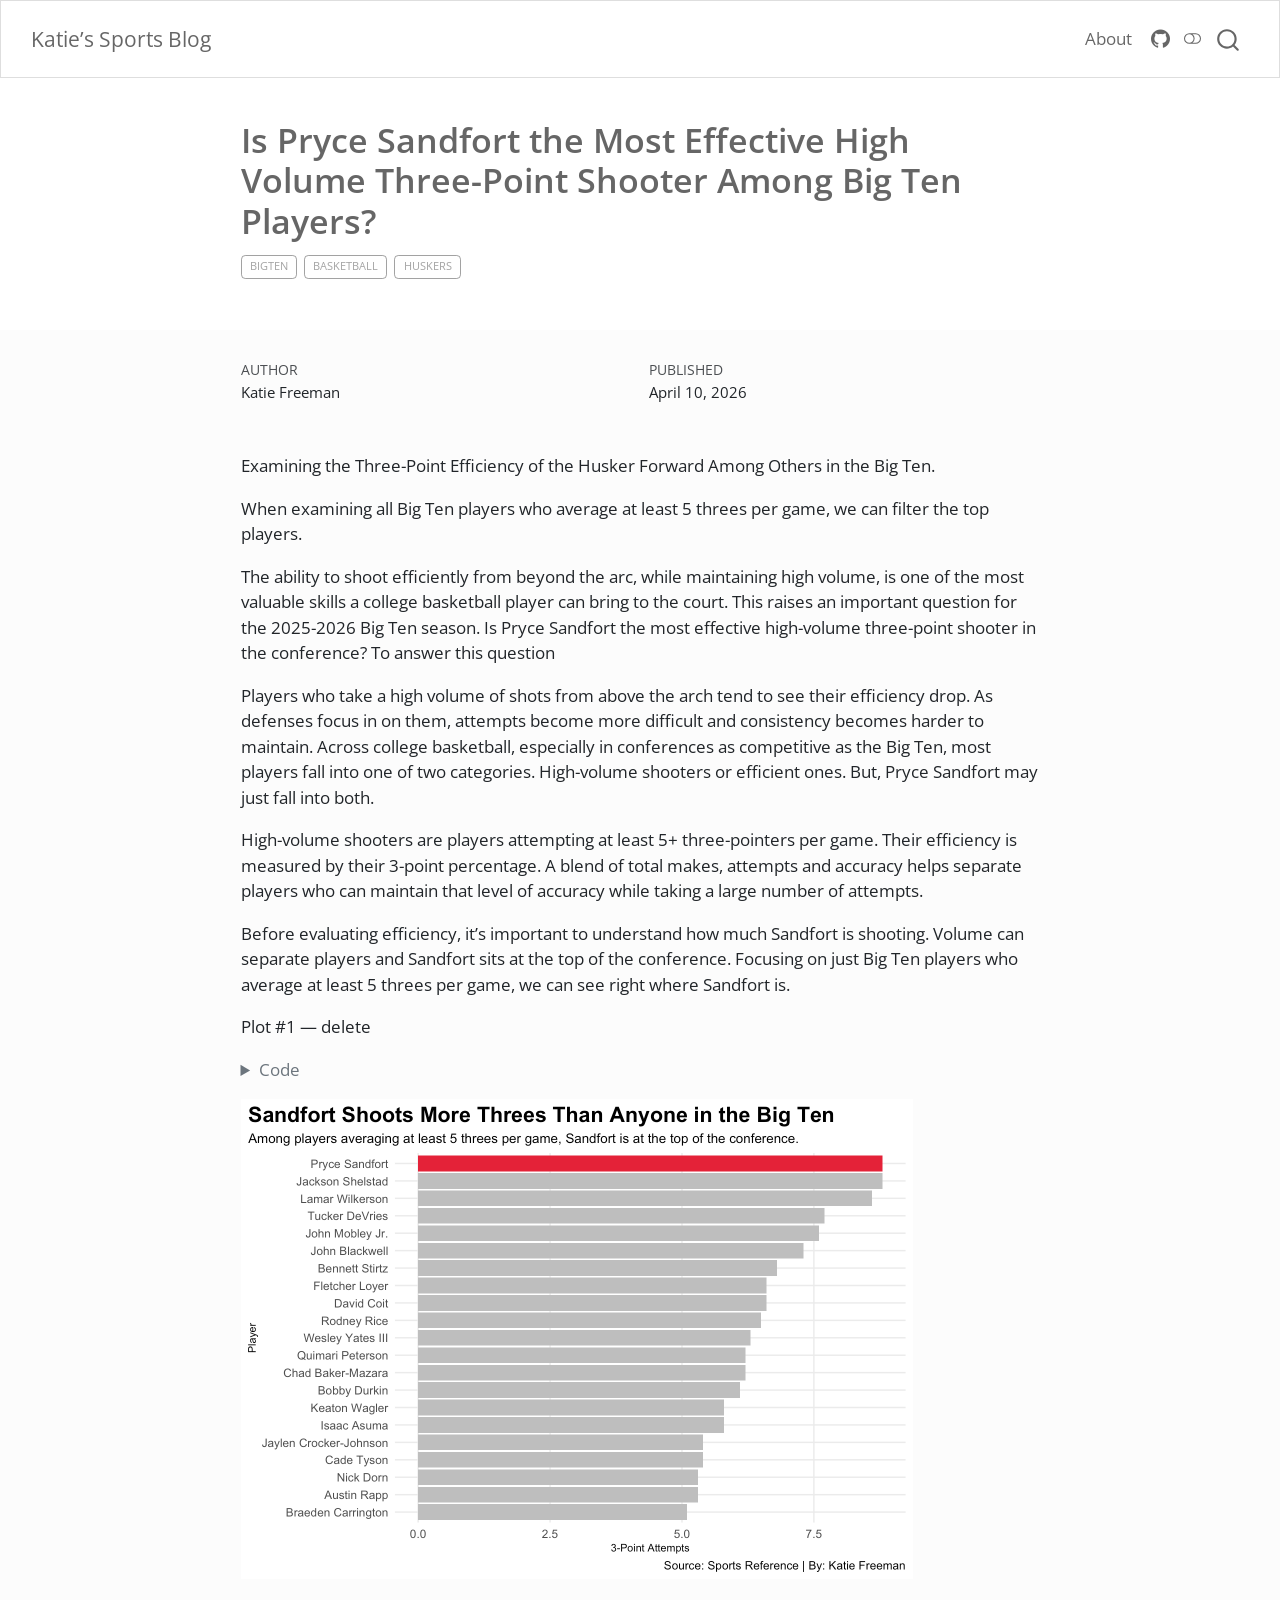
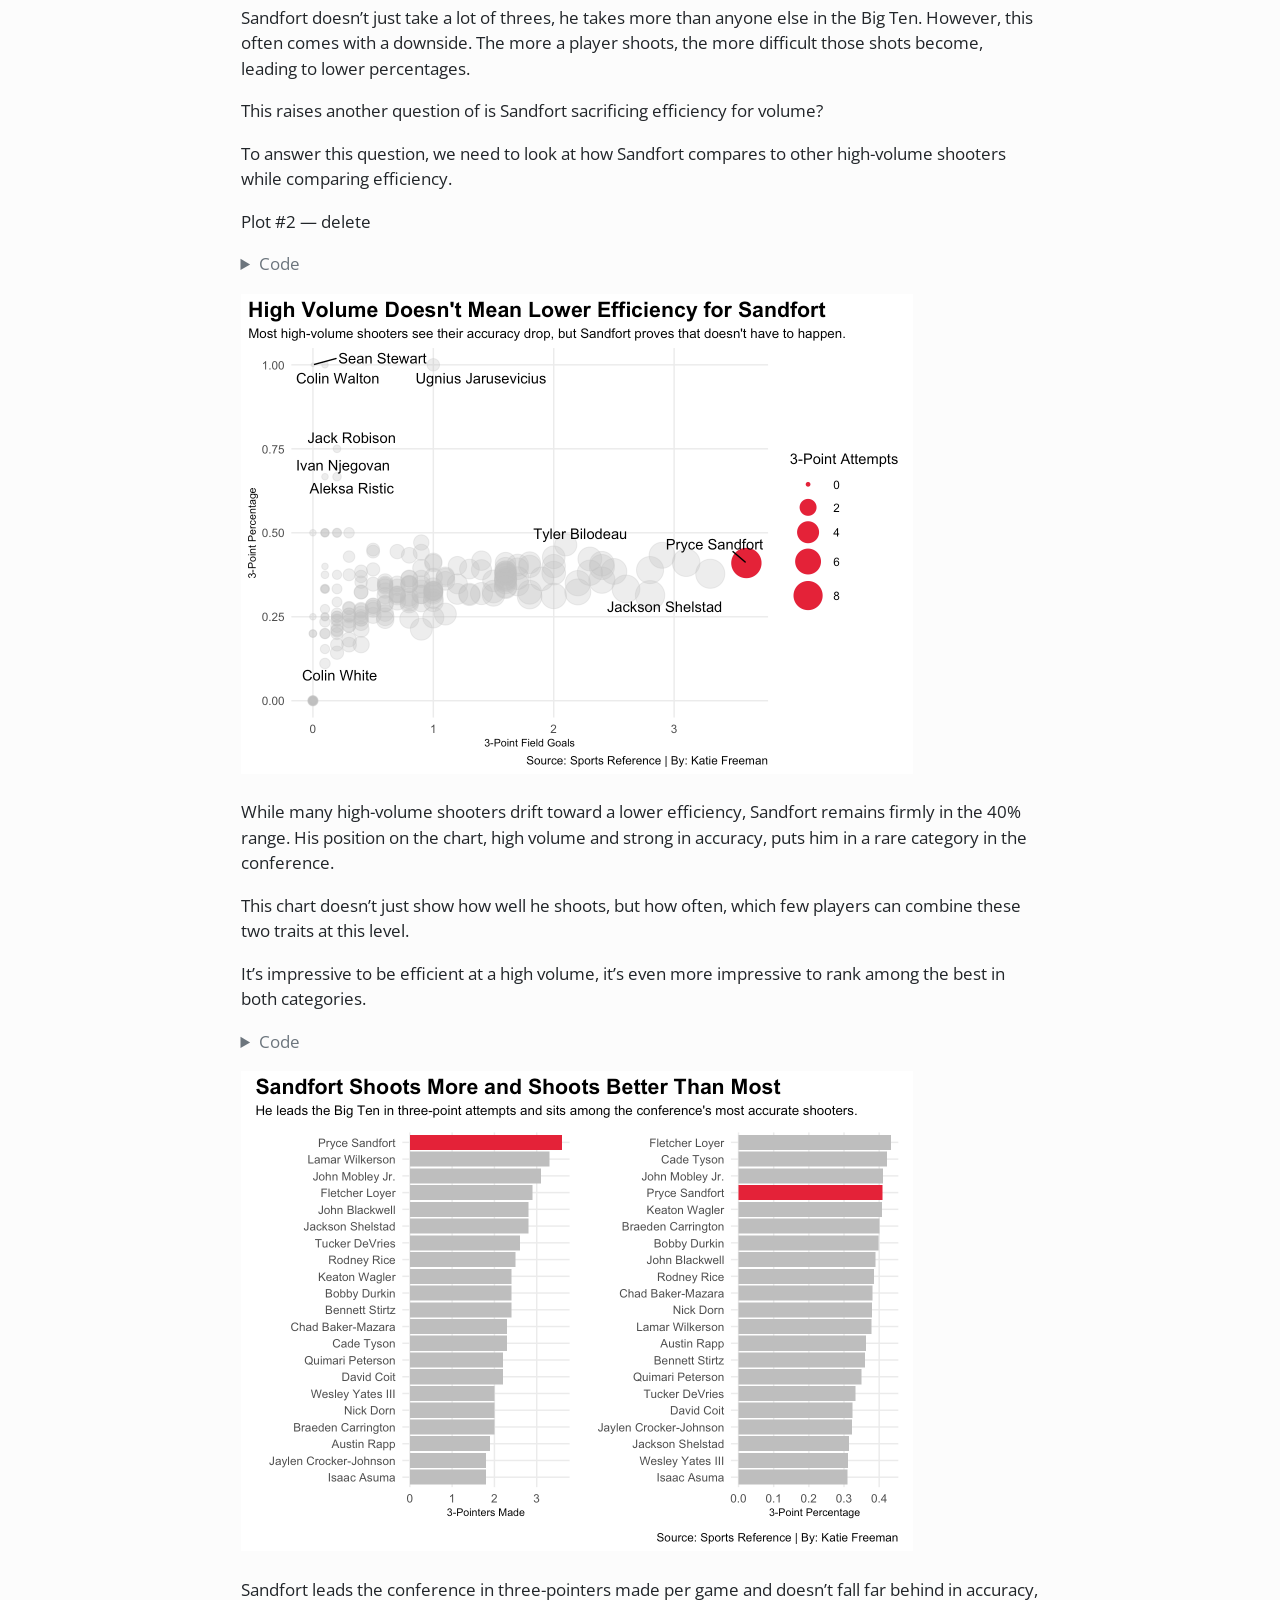
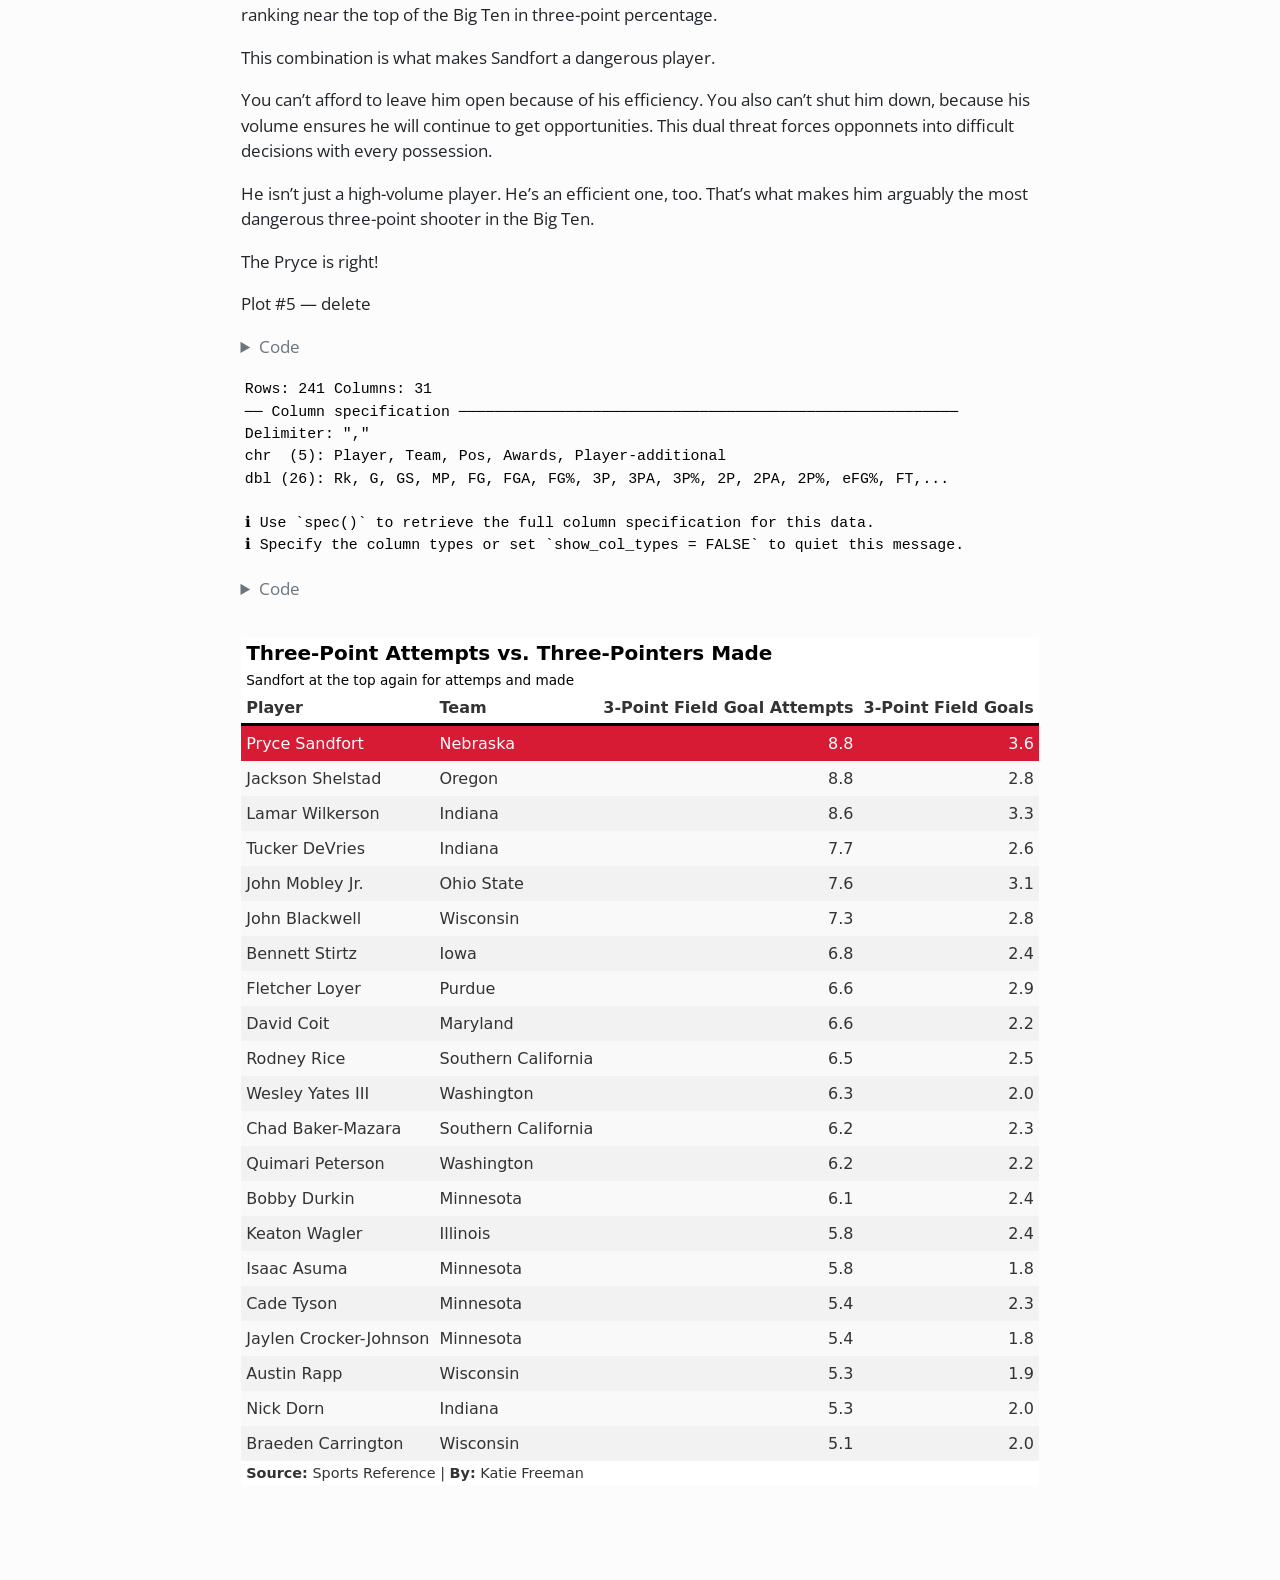
==== commit 67a505ea: "changes to titles" ====
--- a/posts/big-ten-husker-mens-basketball/index.html
+++ b/posts/big-ten-husker-mens-basketball/index.html
@@ -391,8 +391,8 @@
 <span id="cb1-20"><a href="#cb1-20" aria-hidden="true" tabindex="-1"></a>  <span class="fu">labs</span>(</span>
 <span id="cb1-21"><a href="#cb1-21" aria-hidden="true" tabindex="-1"></a>    <span class="at">x=</span><span class="st">"Player"</span>, </span>
 <span id="cb1-22"><a href="#cb1-22" aria-hidden="true" tabindex="-1"></a>    <span class="at">y=</span><span class="st">"3-Point Attempts"</span>, </span>
-<span id="cb1-23"><a href="#cb1-23" aria-hidden="true" tabindex="-1"></a>    <span class="at">title=</span><span class="st">"Sandfort Shoots More Threes Than Anyone in the Big Ten"</span>,</span>
-<span id="cb1-24"><a href="#cb1-24" aria-hidden="true" tabindex="-1"></a>    <span class="at">subtitle=</span><span class="st">"Among players averaging at least 5 threes per game, Sandfort is at the top of the conference."</span>, </span>
+<span id="cb1-23"><a href="#cb1-23" aria-hidden="true" tabindex="-1"></a>    <span class="at">title=</span><span class="st">"No One Shoots More Than Sandfort"</span>,</span>
+<span id="cb1-24"><a href="#cb1-24" aria-hidden="true" tabindex="-1"></a>    <span class="at">subtitle=</span><span class="st">"Among players averaging at least 5 threes per game, he leads the Big Ten in three-point attempts"</span>, </span>
 <span id="cb1-25"><a href="#cb1-25" aria-hidden="true" tabindex="-1"></a>    <span class="at">caption=</span><span class="st">"Source: Sports Reference | By: Katie Freeman"</span></span>
 <span id="cb1-26"><a href="#cb1-26" aria-hidden="true" tabindex="-1"></a>    ) <span class="sc">+</span></span>
 <span id="cb1-27"><a href="#cb1-27" aria-hidden="true" tabindex="-1"></a>  <span class="fu">theme_minimal</span>() <span class="sc">+</span> </span>
@@ -450,8 +450,8 @@
 <span id="cb2-29"><a href="#cb2-29" aria-hidden="true" tabindex="-1"></a><span class="fu">labs</span>(</span>
 <span id="cb2-30"><a href="#cb2-30" aria-hidden="true" tabindex="-1"></a>    <span class="at">x=</span><span class="st">"3-Point Field Goals"</span>, </span>
 <span id="cb2-31"><a href="#cb2-31" aria-hidden="true" tabindex="-1"></a>    <span class="at">y=</span><span class="st">"3-Point Percentage"</span>, </span>
-<span id="cb2-32"><a href="#cb2-32" aria-hidden="true" tabindex="-1"></a>    <span class="at">title=</span><span class="st">"Sandfort Combines High Volume with Efficient 3-Point Shooting"</span>, </span>
-<span id="cb2-33"><a href="#cb2-33" aria-hidden="true" tabindex="-1"></a>    <span class="at">subtitle=</span><span class="st">"Sandfort stands out for taking a high number of threes while maintaining strong shooting efficiency."</span>, </span>
+<span id="cb2-32"><a href="#cb2-32" aria-hidden="true" tabindex="-1"></a>    <span class="at">title=</span><span class="st">"High Volume Doesn't Mean Lower Efficiency for Sandfort"</span>, </span>
+<span id="cb2-33"><a href="#cb2-33" aria-hidden="true" tabindex="-1"></a>    <span class="at">subtitle=</span><span class="st">"Most high-volume shooters see their accuracy drop, but Sandfort proves that doesn't have to happen."</span>, </span>
 <span id="cb2-34"><a href="#cb2-34" aria-hidden="true" tabindex="-1"></a>    <span class="at">caption=</span><span class="st">"Source: Sports Reference | By: Katie Freeman"</span></span>
 <span id="cb2-35"><a href="#cb2-35" aria-hidden="true" tabindex="-1"></a>    ) <span class="sc">+</span></span>
 <span id="cb2-36"><a href="#cb2-36" aria-hidden="true" tabindex="-1"></a>  <span class="fu">theme_minimal</span>() <span class="sc">+</span> </span>
@@ -492,7 +492,7 @@
 <span id="cb3-14"><a href="#cb3-14" aria-hidden="true" tabindex="-1"></a>  <span class="fu">coord_flip</span>() <span class="sc">+</span></span>
 <span id="cb3-15"><a href="#cb3-15" aria-hidden="true" tabindex="-1"></a>  <span class="fu">labs</span>(</span>
 <span id="cb3-16"><a href="#cb3-16" aria-hidden="true" tabindex="-1"></a>    <span class="at">x=</span><span class="st">""</span>,</span>
-<span id="cb3-17"><a href="#cb3-17" aria-hidden="true" tabindex="-1"></a>    <span class="at">y=</span><span class="st">"3-Point Attempts"</span></span>
+<span id="cb3-17"><a href="#cb3-17" aria-hidden="true" tabindex="-1"></a>    <span class="at">y=</span><span class="st">"3-Pointers Made"</span></span>
 <span id="cb3-18"><a href="#cb3-18" aria-hidden="true" tabindex="-1"></a>  ) <span class="sc">+</span></span>
 <span id="cb3-19"><a href="#cb3-19" aria-hidden="true" tabindex="-1"></a>  <span class="fu">theme_minimal</span>() </span>
 <span id="cb3-20"><a href="#cb3-20" aria-hidden="true" tabindex="-1"></a></span>
@@ -502,8 +502,8 @@
 <span id="cb3-24"><a href="#cb3-24" aria-hidden="true" tabindex="-1"></a></span>
 <span id="cb3-25"><a href="#cb3-25" aria-hidden="true" tabindex="-1"></a>bar2 <span class="sc">+</span> bar1 <span class="sc">+</span></span>
 <span id="cb3-26"><a href="#cb3-26" aria-hidden="true" tabindex="-1"></a>  <span class="fu">plot_annotation</span>(</span>
-<span id="cb3-27"><a href="#cb3-27" aria-hidden="true" tabindex="-1"></a>    <span class="at">title =</span> <span class="st">"Pryce Sandfort: Volume Shooter and Efficient Scorer"</span>,</span>
-<span id="cb3-28"><a href="#cb3-28" aria-hidden="true" tabindex="-1"></a>    <span class="at">subtitle =</span> <span class="st">"Leading the Big Ten in three-point attempts and ranking 4th in accuracy."</span>,</span>
+<span id="cb3-27"><a href="#cb3-27" aria-hidden="true" tabindex="-1"></a>    <span class="at">title =</span> <span class="st">"Sandfort Shoots More and Shoots Better Than Most"</span>,</span>
+<span id="cb3-28"><a href="#cb3-28" aria-hidden="true" tabindex="-1"></a>    <span class="at">subtitle =</span> <span class="st">"He leads the Big Ten in three-point attempts and sits among the conference's most accurate shooters."</span>,</span>
 <span id="cb3-29"><a href="#cb3-29" aria-hidden="true" tabindex="-1"></a>    <span class="at">caption=</span><span class="st">"Source: Sports Reference | By: Katie Freeman"</span></span>
 <span id="cb3-30"><a href="#cb3-30" aria-hidden="true" tabindex="-1"></a>  )  <span class="sc">&amp;</span> </span>
 <span id="cb3-31"><a href="#cb3-31" aria-hidden="true" tabindex="-1"></a>  <span class="fu">theme</span>(</span>
@@ -521,10 +521,11 @@
 </div>
 </div>
 </div>
-<p>Sandfort leads the conference in three-point attempts and doesn’t fall far behind in accuracy, ranking near the top of the Big Ten in three-point percentage.</p>
+<p>Sandfort leads the conference in three-pointers made per game and doesn’t fall far behind in accuracy, ranking near the top of the Big Ten in three-point percentage.</p>
 <p>This combination is what makes Sandfort a dangerous player.</p>
 <p>You can’t afford to leave him open because of his efficiency. You also can’t shut him down, because his volume ensures he will continue to get opportunities. This dual threat forces opponnets into difficult decisions with every possession.</p>
 <p>He isn’t just a high-volume player. He’s an efficient one, too. That’s what makes him arguably the most dangerous three-point shooter in the Big Ten.</p>
+<p>The Pryce is right!</p>
 <p>Plot #5 — delete</p>
 <div class="cell">
 <details class="code-fold">
@@ -593,23 +594,23 @@
 <span id="cb6-44"><a href="#cb6-44" aria-hidden="true" tabindex="-1"></a>  )</span></code></pre></div><button title="Copy to Clipboard" class="code-copy-button"><i class="bi"></i></button></div>
 </details>
 <div class="cell-output-display">
-<div id="ftoxufkxyl" style="padding-left:0px;padding-right:0px;padding-top:10px;padding-bottom:10px;overflow-x:auto;overflow-y:auto;width:auto;height:auto;">
-<style>#ftoxufkxyl table {
+<div id="rgkmmozgig" style="padding-left:0px;padding-right:0px;padding-top:10px;padding-bottom:10px;overflow-x:auto;overflow-y:auto;width:auto;height:auto;">
+<style>#rgkmmozgig table {
   font-family: system-ui, 'Segoe UI', Roboto, Helvetica, Arial, sans-serif, 'Apple Color Emoji', 'Segoe UI Emoji', 'Segoe UI Symbol', 'Noto Color Emoji';
   -webkit-font-smoothing: antialiased;
   -moz-osx-font-smoothing: grayscale;
 }
 
-#ftoxufkxyl thead, #ftoxufkxyl tbody, #ftoxufkxyl tfoot, #ftoxufkxyl tr, #ftoxufkxyl td, #ftoxufkxyl th {
+#rgkmmozgig thead, #rgkmmozgig tbody, #rgkmmozgig tfoot, #rgkmmozgig tr, #rgkmmozgig td, #rgkmmozgig th {
   border-style: none;
 }
 
-#ftoxufkxyl p {
+#rgkmmozgig p {
   margin: 0;
   padding: 0;
 }
 
-#ftoxufkxyl .gt_table {
+#rgkmmozgig .gt_table {
   display: table;
   border-collapse: collapse;
   line-height: normal;
@@ -635,12 +636,12 @@
   border-left-color: #D3D3D3;
 }
 
-#ftoxufkxyl .gt_caption {
+#rgkmmozgig .gt_caption {
   padding-top: 4px;
   padding-bottom: 4px;
 }
 
-#ftoxufkxyl .gt_title {
+#rgkmmozgig .gt_title {
   color: #333333;
   font-size: 125%;
   font-weight: initial;
@@ -652,7 +653,7 @@
   border-bottom-width: 0;
 }
 
-#ftoxufkxyl .gt_subtitle {
+#rgkmmozgig .gt_subtitle {
   color: #333333;
   font-size: 85%;
   font-weight: initial;
@@ -664,7 +665,7 @@
   border-top-width: 0;
 }
 
-#ftoxufkxyl .gt_heading {
+#rgkmmozgig .gt_heading {
   background-color: #FFFFFF;
   text-align: center;
   border-bottom-color: #FFFFFF;
@@ -676,13 +677,13 @@
   border-right-color: #D3D3D3;
 }
 
-#ftoxufkxyl .gt_bottom_border {
+#rgkmmozgig .gt_bottom_border {
   border-bottom-style: none;
   border-bottom-width: 2px;
   border-bottom-color: #D3D3D3;
 }
 
-#ftoxufkxyl .gt_col_headings {
+#rgkmmozgig .gt_col_headings {
   border-top-style: none;
   border-top-width: 2px;
   border-top-color: #D3D3D3;
@@ -697,7 +698,7 @@
   border-right-color: #D3D3D3;
 }
 
-#ftoxufkxyl .gt_col_heading {
+#rgkmmozgig .gt_col_heading {
   color: #333333;
   background-color: #FFFFFF;
   font-size: 100%;
@@ -717,7 +718,7 @@
   overflow-x: hidden;
 }
 
-#ftoxufkxyl .gt_column_spanner_outer {
+#rgkmmozgig .gt_column_spanner_outer {
   color: #333333;
   background-color: #FFFFFF;
   font-size: 100%;
@@ -729,15 +730,15 @@
   padding-right: 4px;
 }
 
-#ftoxufkxyl .gt_column_spanner_outer:first-child {
+#rgkmmozgig .gt_column_spanner_outer:first-child {
   padding-left: 0;
 }
 
-#ftoxufkxyl .gt_column_spanner_outer:last-child {
+#rgkmmozgig .gt_column_spanner_outer:last-child {
   padding-right: 0;
 }
 
-#ftoxufkxyl .gt_column_spanner {
+#rgkmmozgig .gt_column_spanner {
   border-bottom-style: none;
   border-bottom-width: 2px;
   border-bottom-color: #D3D3D3;
@@ -749,11 +750,11 @@
   width: 100%;
 }
 
-#ftoxufkxyl .gt_spanner_row {
+#rgkmmozgig .gt_spanner_row {
   border-bottom-style: hidden;
 }
 
-#ftoxufkxyl .gt_group_heading {
+#rgkmmozgig .gt_group_heading {
   padding-top: 8px;
   padding-bottom: 8px;
   padding-left: 5px;
@@ -779,7 +780,7 @@
   text-align: left;
 }
 
-#ftoxufkxyl .gt_empty_group_heading {
+#rgkmmozgig .gt_empty_group_heading {
   padding: 0.5px;
   color: #333333;
   background-color: #FFFFFF;
@@ -794,15 +795,15 @@
   vertical-align: middle;
 }
 
-#ftoxufkxyl .gt_from_md > :first-child {
+#rgkmmozgig .gt_from_md > :first-child {
   margin-top: 0;
 }
 
-#ftoxufkxyl .gt_from_md > :last-child {
+#rgkmmozgig .gt_from_md > :last-child {
   margin-bottom: 0;
 }
 
-#ftoxufkxyl .gt_row {
+#rgkmmozgig .gt_row {
   padding-top: 8px;
   padding-bottom: 8px;
   padding-left: 5px;
@@ -821,7 +822,7 @@
   overflow-x: hidden;
 }
 
-#ftoxufkxyl .gt_stub {
+#rgkmmozgig .gt_stub {
   color: #333333;
   background-color: #FFFFFF;
   font-size: 100%;
@@ -834,7 +835,7 @@
   padding-right: 5px;
 }
 
-#ftoxufkxyl .gt_stub_row_group {
+#rgkmmozgig .gt_stub_row_group {
   color: #333333;
   background-color: #FFFFFF;
   font-size: 100%;
@@ -848,15 +849,15 @@
   vertical-align: top;
 }
 
-#ftoxufkxyl .gt_row_group_first td {
+#rgkmmozgig .gt_row_group_first td {
   border-top-width: 2px;
 }
 
-#ftoxufkxyl .gt_row_group_first th {
+#rgkmmozgig .gt_row_group_first th {
   border-top-width: 2px;
 }
 
-#ftoxufkxyl .gt_summary_row {
+#rgkmmozgig .gt_summary_row {
   color: #333333;
   background-color: #FFFFFF;
   text-transform: inherit;
@@ -866,16 +867,16 @@
   padding-right: 5px;
 }
 
-#ftoxufkxyl .gt_first_summary_row {
+#rgkmmozgig .gt_first_summary_row {
   border-top-style: none;
   border-top-color: #D3D3D3;
 }
 
-#ftoxufkxyl .gt_first_summary_row.thick {
+#rgkmmozgig .gt_first_summary_row.thick {
   border-top-width: 2px;
 }
 
-#ftoxufkxyl .gt_last_summary_row {
+#rgkmmozgig .gt_last_summary_row {
   padding-top: 8px;
   padding-bottom: 8px;
   padding-left: 5px;
@@ -885,7 +886,7 @@
   border-bottom-color: #D3D3D3;
 }
 
-#ftoxufkxyl .gt_grand_summary_row {
+#rgkmmozgig .gt_grand_summary_row {
   color: #333333;
   background-color: #FFFFFF;
   text-transform: inherit;
@@ -895,7 +896,7 @@
   padding-right: 5px;
 }
 
-#ftoxufkxyl .gt_first_grand_summary_row {
+#rgkmmozgig .gt_first_grand_summary_row {
   padding-top: 8px;
   padding-bottom: 8px;
   padding-left: 5px;
@@ -905,7 +906,7 @@
   border-top-color: #D3D3D3;
 }
 
-#ftoxufkxyl .gt_last_grand_summary_row_top {
+#rgkmmozgig .gt_last_grand_summary_row_top {
   padding-top: 8px;
   padding-bottom: 8px;
   padding-left: 5px;
@@ -915,11 +916,11 @@
   border-bottom-color: #D3D3D3;
 }
 
-#ftoxufkxyl .gt_striped {
+#rgkmmozgig .gt_striped {
   background-color: rgba(128, 128, 128, 0.05);
 }
 
-#ftoxufkxyl .gt_table_body {
+#rgkmmozgig .gt_table_body {
   border-top-style: none;
   border-top-width: 2px;
   border-top-color: #D3D3D3;
@@ -928,7 +929,7 @@
   border-bottom-color: #D3D3D3;
 }
 
-#ftoxufkxyl .gt_footnotes {
+#rgkmmozgig .gt_footnotes {
   color: #333333;
   background-color: #FFFFFF;
   border-bottom-style: none;
@@ -942,7 +943,7 @@
   border-right-color: #D3D3D3;
 }
 
-#ftoxufkxyl .gt_footnote {
+#rgkmmozgig .gt_footnote {
   margin: 0px;
   font-size: 90%;
   padding-top: 4px;
@@ -951,7 +952,7 @@
   padding-right: 5px;
 }
 
-#ftoxufkxyl .gt_sourcenotes {
+#rgkmmozgig .gt_sourcenotes {
   color: #333333;
   background-color: #FFFFFF;
   border-bottom-style: none;
@@ -965,7 +966,7 @@
   border-right-color: #D3D3D3;
 }
 
-#ftoxufkxyl .gt_sourcenote {
+#rgkmmozgig .gt_sourcenote {
   font-size: 90%;
   padding-top: 4px;
   padding-bottom: 4px;
@@ -973,72 +974,72 @@
   padding-right: 5px;
 }
 
-#ftoxufkxyl .gt_left {
+#rgkmmozgig .gt_left {
   text-align: left;
 }
 
-#ftoxufkxyl .gt_center {
+#rgkmmozgig .gt_center {
   text-align: center;
 }
 
-#ftoxufkxyl .gt_right {
+#rgkmmozgig .gt_right {
   text-align: right;
   font-variant-numeric: tabular-nums;
 }
 
-#ftoxufkxyl .gt_font_normal {
+#rgkmmozgig .gt_font_normal {
   font-weight: normal;
 }
 
-#ftoxufkxyl .gt_font_bold {
+#rgkmmozgig .gt_font_bold {
   font-weight: bold;
 }
 
-#ftoxufkxyl .gt_font_italic {
+#rgkmmozgig .gt_font_italic {
   font-style: italic;
 }
 
-#ftoxufkxyl .gt_super {
+#rgkmmozgig .gt_super {
   font-size: 65%;
 }
 
-#ftoxufkxyl .gt_footnote_marks {
+#rgkmmozgig .gt_footnote_marks {
   font-size: 75%;
   vertical-align: 0.4em;
   position: initial;
 }
 
-#ftoxufkxyl .gt_asterisk {
+#rgkmmozgig .gt_asterisk {
   font-size: 100%;
   vertical-align: 0;
 }
 
-#ftoxufkxyl .gt_indent_1 {
+#rgkmmozgig .gt_indent_1 {
   text-indent: 5px;
 }
 
-#ftoxufkxyl .gt_indent_2 {
+#rgkmmozgig .gt_indent_2 {
   text-indent: 10px;
 }
 
-#ftoxufkxyl .gt_indent_3 {
+#rgkmmozgig .gt_indent_3 {
   text-indent: 15px;
 }
 
-#ftoxufkxyl .gt_indent_4 {
+#rgkmmozgig .gt_indent_4 {
   text-indent: 20px;
 }
 
-#ftoxufkxyl .gt_indent_5 {
+#rgkmmozgig .gt_indent_5 {
   text-indent: 25px;
 }
 
-#ftoxufkxyl .katex-display {
+#rgkmmozgig .katex-display {
   display: inline-flex !important;
   margin-bottom: 0.75em !important;
 }
 
-#ftoxufkxyl div.Reactable > div.rt-table > div.rt-thead > div.rt-tr.rt-tr-group-header > div.rt-th-group:after {
+#rgkmmozgig div.Reactable > div.rt-table > div.rt-thead > div.rt-tr.rt-tr-group-header > div.rt-th-group:after {
   height: 0px !important;
 }
 </style>
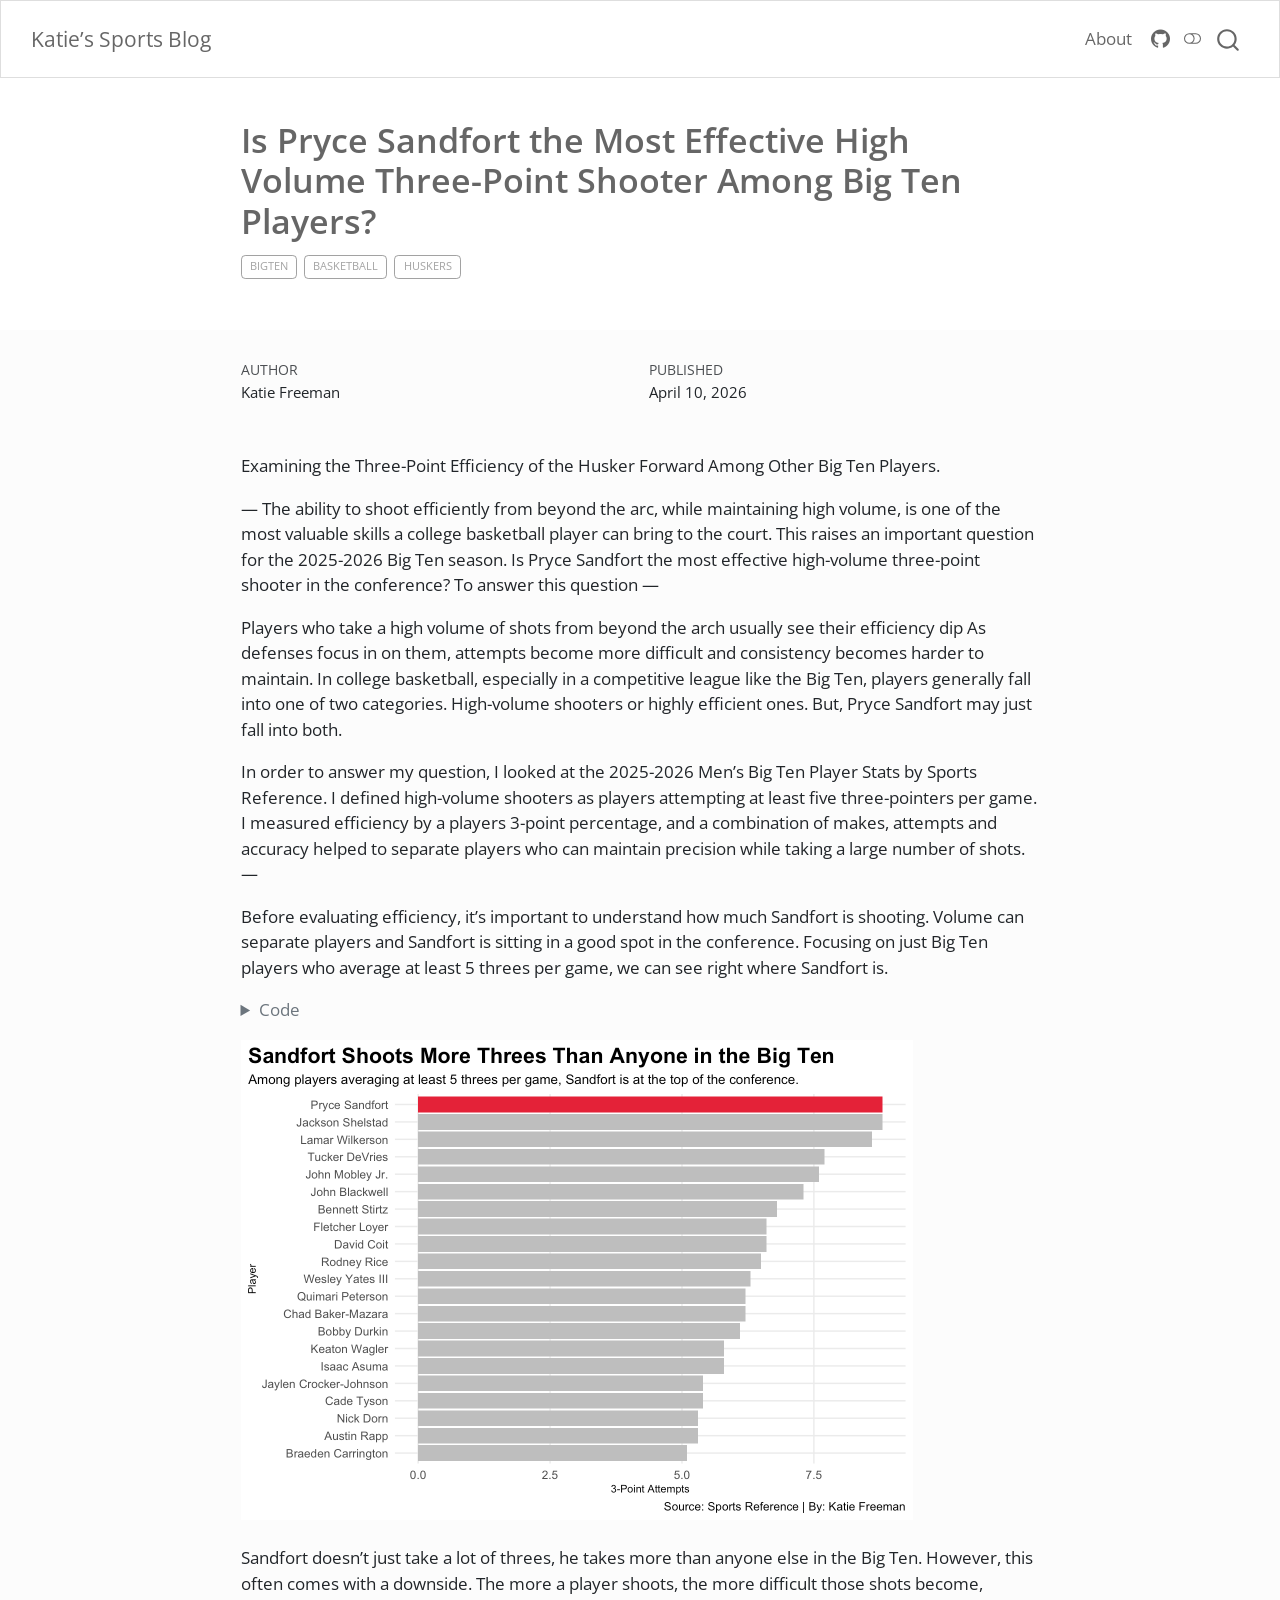
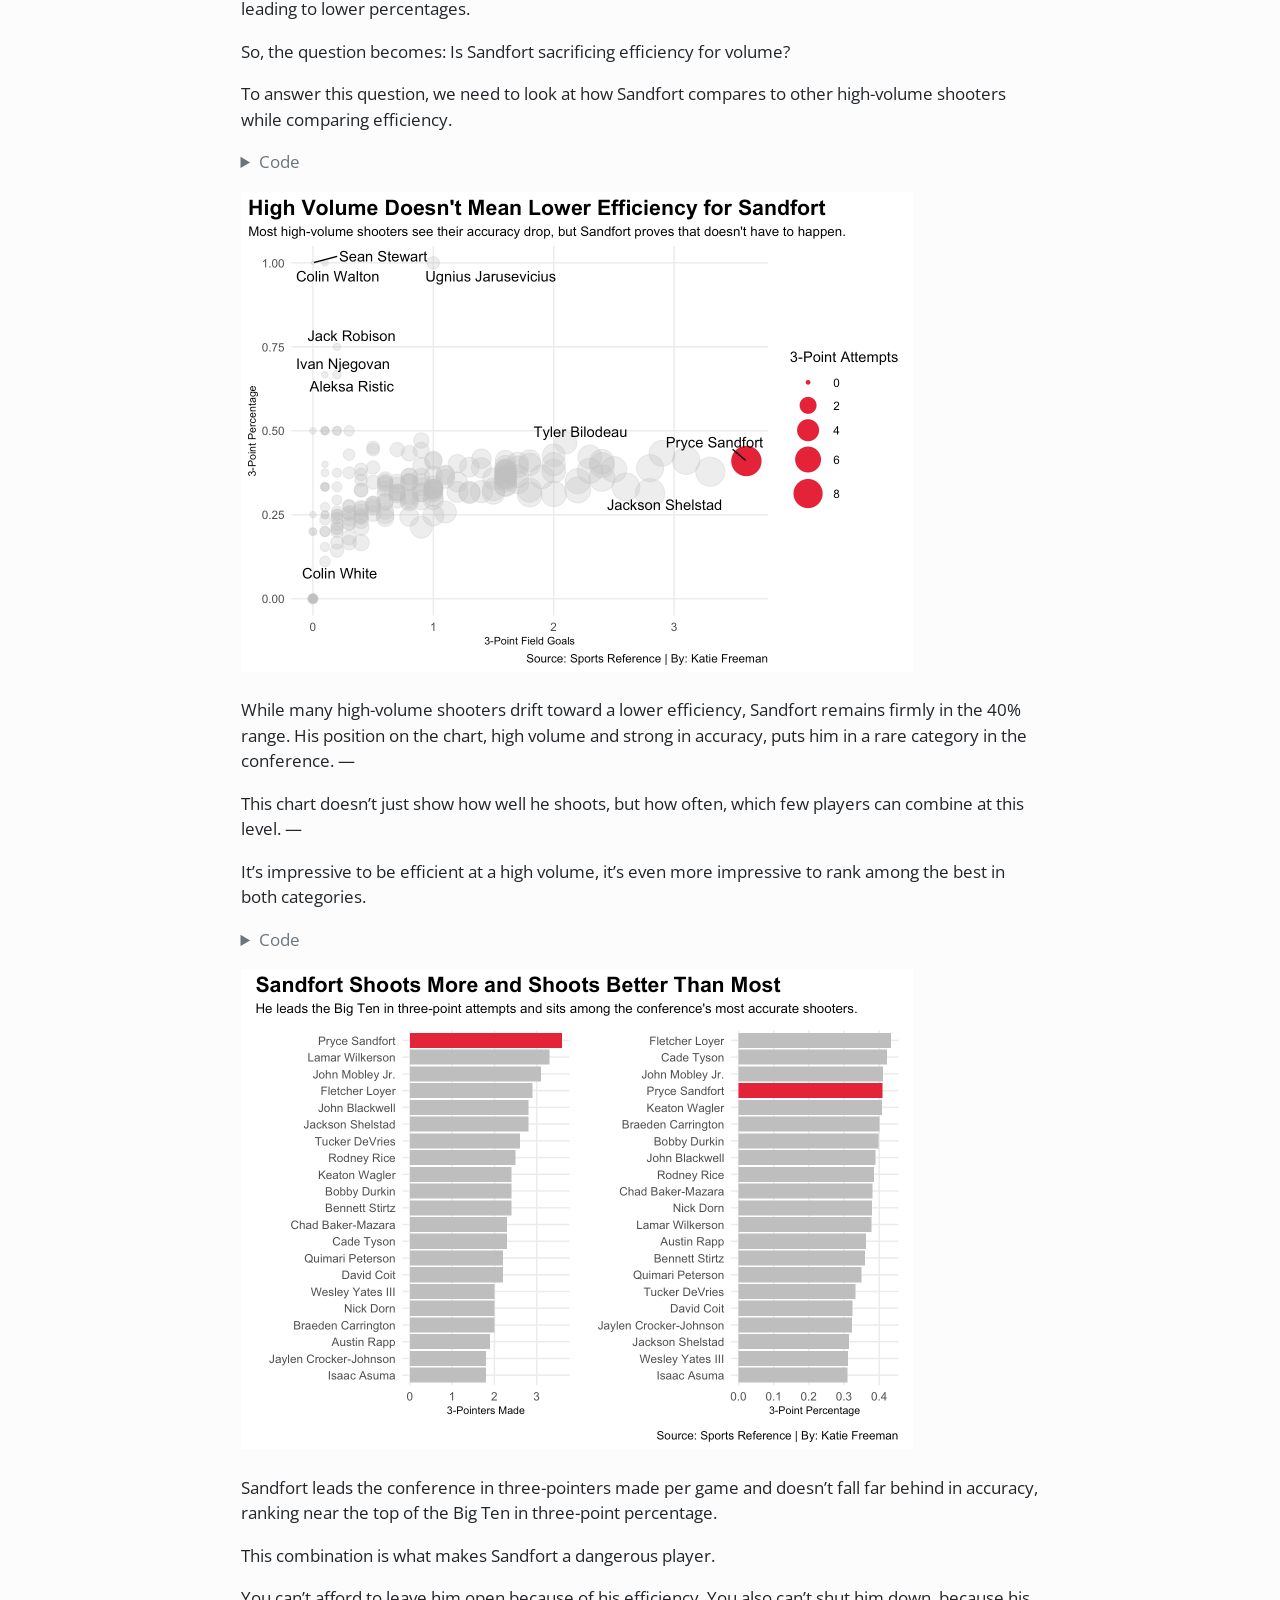
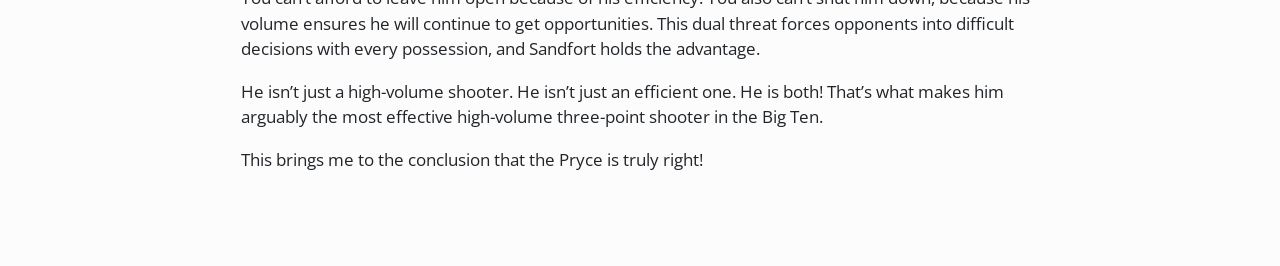
==== commit d1dec714: "more edits" ====
--- a/posts/big-ten-husker-mens-basketball/index.html
+++ b/posts/big-ten-husker-mens-basketball/index.html
@@ -359,13 +359,11 @@
 
 
 
-<p>Examining the Three-Point Efficiency of the Husker Forward Among Others in the Big Ten.</p>
-<p>When examining all Big Ten players who average at least 5 threes per game, we can filter the top players.</p>
-<p>The ability to shoot efficiently from beyond the arc, while maintaining high volume, is one of the most valuable skills a college basketball player can bring to the court. This raises an important question for the 2025-2026 Big Ten season. Is Pryce Sandfort the most effective high-volume three-point shooter in the conference? To answer this question</p>
-<p>Players who take a high volume of shots from above the arch tend to see their efficiency drop. As defenses focus in on them, attempts become more difficult and consistency becomes harder to maintain. Across college basketball, especially in conferences as competitive as the Big Ten, most players fall into one of two categories. High-volume shooters or efficient ones. But, Pryce Sandfort may just fall into both.</p>
-<p>High-volume shooters are players attempting at least 5+ three-pointers per game. Their efficiency is measured by their 3-point percentage. A blend of total makes, attempts and accuracy helps separate players who can maintain that level of accuracy while taking a large number of attempts.</p>
-<p>Before evaluating efficiency, it’s important to understand how much Sandfort is shooting. Volume can separate players and Sandfort sits at the top of the conference. Focusing on just Big Ten players who average at least 5 threes per game, we can see right where Sandfort is.</p>
-<p>Plot #1 — delete</p>
+<p>Examining the Three-Point Efficiency of the Husker Forward Among Other Big Ten Players.</p>
+<p>— The ability to shoot efficiently from beyond the arc, while maintaining high volume, is one of the most valuable skills a college basketball player can bring to the court. This raises an important question for the 2025-2026 Big Ten season. Is Pryce Sandfort the most effective high-volume three-point shooter in the conference? To answer this question —</p>
+<p>Players who take a high volume of shots from beyond the arch usually see their efficiency dip As defenses focus in on them, attempts become more difficult and consistency becomes harder to maintain. In college basketball, especially in a competitive league like the Big Ten, players generally fall into one of two categories. High-volume shooters or highly efficient ones. But, Pryce Sandfort may just fall into both.</p>
+<p>In order to answer my question, I looked at the 2025-2026 Men’s Big Ten Player Stats by Sports Reference. I defined high-volume shooters as players attempting at least five three-pointers per game. I measured efficiency by a players 3-point percentage, and a combination of makes, attempts and accuracy helped to separate players who can maintain precision while taking a large number of shots. —</p>
+<p>Before evaluating efficiency, it’s important to understand how much Sandfort is shooting. Volume can separate players and Sandfort is sitting in a good spot in the conference. Focusing on just Big Ten players who average at least 5 threes per game, we can see right where Sandfort is.</p>
 <div class="cell">
 <details class="code-fold">
 <summary>Code</summary>
@@ -413,9 +411,8 @@
 </div>
 </div>
 <p>Sandfort doesn’t just take a lot of threes, he takes more than anyone else in the Big Ten. However, this often comes with a downside. The more a player shoots, the more difficult those shots become, leading to lower percentages.</p>
-<p>This raises another question of is Sandfort sacrificing efficiency for volume?</p>
+<p>So, the question becomes: Is Sandfort sacrificing efficiency for volume?</p>
 <p>To answer this question, we need to look at how Sandfort compares to other high-volume shooters while comparing efficiency.</p>
-<p>Plot #2 — delete</p>
 <div class="cell">
 <details class="code-fold">
 <summary>Code</summary>
@@ -470,8 +467,8 @@
 </div>
 </div>
 </div>
-<p>While many high-volume shooters drift toward a lower efficiency, Sandfort remains firmly in the 40% range. His position on the chart, high volume and strong in accuracy, puts him in a rare category in the conference.</p>
-<p>This chart doesn’t just show how well he shoots, but how often, which few players can combine these two traits at this level.</p>
+<p>While many high-volume shooters drift toward a lower efficiency, Sandfort remains firmly in the 40% range. His position on the chart, high volume and strong in accuracy, puts him in a rare category in the conference. —</p>
+<p>This chart doesn’t just show how well he shoots, but how often, which few players can combine at this level. —</p>
 <p>It’s impressive to be efficient at a high volume, it’s even more impressive to rank among the best in both categories.</p>
 <div class="cell">
 <details class="code-fold">
@@ -523,680 +520,9 @@
 </div>
 <p>Sandfort leads the conference in three-pointers made per game and doesn’t fall far behind in accuracy, ranking near the top of the Big Ten in three-point percentage.</p>
 <p>This combination is what makes Sandfort a dangerous player.</p>
-<p>You can’t afford to leave him open because of his efficiency. You also can’t shut him down, because his volume ensures he will continue to get opportunities. This dual threat forces opponnets into difficult decisions with every possession.</p>
-<p>He isn’t just a high-volume player. He’s an efficient one, too. That’s what makes him arguably the most dangerous three-point shooter in the Big Ten.</p>
-<p>The Pryce is right!</p>
-<p>Plot #5 — delete</p>
-<div class="cell">
-<details class="code-fold">
-<summary>Code</summary>
-<div class="code-copy-outer-scaffold"><div class="sourceCode cell-code" id="cb4"><pre class="sourceCode r code-with-copy"><code class="sourceCode r"><span id="cb4-1"><a href="#cb4-1" aria-hidden="true" tabindex="-1"></a><span class="fu">library</span>(tidyverse)</span>
-<span id="cb4-2"><a href="#cb4-2" aria-hidden="true" tabindex="-1"></a><span class="fu">library</span>(gt)</span>
-<span id="cb4-3"><a href="#cb4-3" aria-hidden="true" tabindex="-1"></a><span class="fu">library</span>(dplyr)</span>
-<span id="cb4-4"><a href="#cb4-4" aria-hidden="true" tabindex="-1"></a></span>
-<span id="cb4-5"><a href="#cb4-5" aria-hidden="true" tabindex="-1"></a>bigten <span class="ot">&lt;-</span> <span class="fu">read_csv</span>(<span class="st">"data/bigten.csv"</span>)</span></code></pre></div><button title="Copy to Clipboard" class="code-copy-button"><i class="bi"></i></button></div>
-</details>
-<div class="cell-output cell-output-stderr">
-<pre><code>Rows: 241 Columns: 31
-── Column specification ────────────────────────────────────────────────────────
-Delimiter: ","
-chr  (5): Player, Team, Pos, Awards, Player-additional
-dbl (26): Rk, G, GS, MP, FG, FGA, FG%, 3P, 3PA, 3P%, 2P, 2PA, 2P%, eFG%, FT,...
-
-ℹ Use `spec()` to retrieve the full column specification for this data.
-ℹ Specify the column types or set `show_col_types = FALSE` to quiet this message.</code></pre>
-</div>
-<details class="code-fold">
-<summary>Code</summary>
-<div class="code-copy-outer-scaffold"><div class="sourceCode cell-code" id="cb6"><pre class="sourceCode r code-with-copy"><code class="sourceCode r"><span id="cb6-1"><a href="#cb6-1" aria-hidden="true" tabindex="-1"></a>shooters <span class="ot">&lt;-</span> bigten <span class="sc">|&gt;</span></span>
-<span id="cb6-2"><a href="#cb6-2" aria-hidden="true" tabindex="-1"></a>  <span class="fu">filter</span>(<span class="st">`</span><span class="at">3PA</span><span class="st">`</span> <span class="sc">&gt;=</span> <span class="dv">5</span>)</span>
-<span id="cb6-3"><a href="#cb6-3" aria-hidden="true" tabindex="-1"></a></span>
-<span id="cb6-4"><a href="#cb6-4" aria-hidden="true" tabindex="-1"></a>nu5 <span class="ot">&lt;-</span> bigten <span class="sc">|&gt;</span></span>
-<span id="cb6-5"><a href="#cb6-5" aria-hidden="true" tabindex="-1"></a>  <span class="fu">filter</span>(<span class="st">`</span><span class="at">3PA</span><span class="st">`</span> <span class="sc">&gt;=</span> <span class="dv">5</span>, Team <span class="sc">==</span> <span class="st">"Nebraska"</span>)</span>
-<span id="cb6-6"><a href="#cb6-6" aria-hidden="true" tabindex="-1"></a></span>
-<span id="cb6-7"><a href="#cb6-7" aria-hidden="true" tabindex="-1"></a>best <span class="ot">&lt;-</span> shooters <span class="sc">|&gt;</span></span>
-<span id="cb6-8"><a href="#cb6-8" aria-hidden="true" tabindex="-1"></a>  <span class="fu">select</span>(Player, Team, <span class="st">`</span><span class="at">3PA</span><span class="st">`</span>, <span class="st">`</span><span class="at">3P</span><span class="st">`</span>) <span class="sc">|&gt;</span></span>
-<span id="cb6-9"><a href="#cb6-9" aria-hidden="true" tabindex="-1"></a>  <span class="fu">arrange</span>(<span class="fu">desc</span>(<span class="st">`</span><span class="at">3PA</span><span class="st">`</span>))</span>
-<span id="cb6-10"><a href="#cb6-10" aria-hidden="true" tabindex="-1"></a></span>
-<span id="cb6-11"><a href="#cb6-11" aria-hidden="true" tabindex="-1"></a>best <span class="sc">|&gt;</span> <span class="fu">gt</span>() <span class="sc">|&gt;</span></span>
-<span id="cb6-12"><a href="#cb6-12" aria-hidden="true" tabindex="-1"></a>  <span class="fu">cols_label</span>(</span>
-<span id="cb6-13"><a href="#cb6-13" aria-hidden="true" tabindex="-1"></a>    <span class="st">`</span><span class="at">3PA</span><span class="st">`</span> <span class="ot">=</span> <span class="st">"3-Point Field Goal Attempts"</span>,</span>
-<span id="cb6-14"><a href="#cb6-14" aria-hidden="true" tabindex="-1"></a>    <span class="st">`</span><span class="at">3P</span><span class="st">`</span> <span class="ot">=</span> <span class="st">"3-Point Field Goals"</span></span>
-<span id="cb6-15"><a href="#cb6-15" aria-hidden="true" tabindex="-1"></a>  ) <span class="sc">|&gt;</span></span>
-<span id="cb6-16"><a href="#cb6-16" aria-hidden="true" tabindex="-1"></a>  <span class="fu">tab_header</span>(</span>
-<span id="cb6-17"><a href="#cb6-17" aria-hidden="true" tabindex="-1"></a>    <span class="at">title =</span> <span class="st">"Three-Point Attempts vs. Three-Pointers Made"</span>,</span>
-<span id="cb6-18"><a href="#cb6-18" aria-hidden="true" tabindex="-1"></a>    <span class="at">subtitle =</span> <span class="st">"Sandfort at the top again for attemps and made"</span></span>
-<span id="cb6-19"><a href="#cb6-19" aria-hidden="true" tabindex="-1"></a>  ) <span class="sc">|&gt;</span> <span class="fu">tab_style</span>(</span>
-<span id="cb6-20"><a href="#cb6-20" aria-hidden="true" tabindex="-1"></a>    <span class="at">style =</span> <span class="fu">cell_text</span>(<span class="at">color =</span> <span class="st">"black"</span>, <span class="at">weight =</span> <span class="st">"bold"</span>, <span class="at">align =</span> <span class="st">"left"</span>),</span>
-<span id="cb6-21"><a href="#cb6-21" aria-hidden="true" tabindex="-1"></a>    <span class="at">locations =</span> <span class="fu">cells_title</span>(<span class="st">"title"</span>)</span>
-<span id="cb6-22"><a href="#cb6-22" aria-hidden="true" tabindex="-1"></a>  ) <span class="sc">|&gt;</span> <span class="fu">tab_style</span>(</span>
-<span id="cb6-23"><a href="#cb6-23" aria-hidden="true" tabindex="-1"></a>    <span class="at">style =</span> <span class="fu">cell_text</span>(<span class="at">color =</span> <span class="st">"black"</span>, <span class="at">align =</span> <span class="st">"left"</span>),</span>
-<span id="cb6-24"><a href="#cb6-24" aria-hidden="true" tabindex="-1"></a>    <span class="at">locations =</span> <span class="fu">cells_title</span>(<span class="st">"subtitle"</span>)) <span class="sc">|&gt;</span></span>
-<span id="cb6-25"><a href="#cb6-25" aria-hidden="true" tabindex="-1"></a>  <span class="fu">tab_source_note</span>(</span>
-<span id="cb6-26"><a href="#cb6-26" aria-hidden="true" tabindex="-1"></a>    <span class="at">source_note =</span> <span class="fu">md</span>(<span class="st">"**Source:** Sports Reference | **By:** Katie Freeman"</span>)</span>
-<span id="cb6-27"><a href="#cb6-27" aria-hidden="true" tabindex="-1"></a>  ) <span class="sc">|&gt;</span></span>
-<span id="cb6-28"><a href="#cb6-28" aria-hidden="true" tabindex="-1"></a>  <span class="fu">tab_style</span>(</span>
-<span id="cb6-29"><a href="#cb6-29" aria-hidden="true" tabindex="-1"></a>     <span class="at">locations =</span> <span class="fu">cells_column_labels</span>(<span class="at">columns =</span> <span class="fu">everything</span>()),</span>
-<span id="cb6-30"><a href="#cb6-30" aria-hidden="true" tabindex="-1"></a>     <span class="at">style =</span> <span class="fu">list</span>(</span>
-<span id="cb6-31"><a href="#cb6-31" aria-hidden="true" tabindex="-1"></a>       <span class="fu">cell_borders</span>(<span class="at">sides =</span> <span class="st">"bottom"</span>, <span class="at">weight =</span> <span class="fu">px</span>(<span class="dv">3</span>)),</span>
-<span id="cb6-32"><a href="#cb6-32" aria-hidden="true" tabindex="-1"></a>       <span class="fu">cell_text</span>(<span class="at">weight =</span> <span class="st">"bold"</span>, <span class="at">size=</span><span class="dv">12</span>)</span>
-<span id="cb6-33"><a href="#cb6-33" aria-hidden="true" tabindex="-1"></a>     )</span>
-<span id="cb6-34"><a href="#cb6-34" aria-hidden="true" tabindex="-1"></a>   ) <span class="sc">|&gt;</span></span>
-<span id="cb6-35"><a href="#cb6-35" aria-hidden="true" tabindex="-1"></a>  <span class="fu">opt_row_striping</span>() <span class="sc">|&gt;</span> </span>
-<span id="cb6-36"><a href="#cb6-36" aria-hidden="true" tabindex="-1"></a>  <span class="fu">opt_table_lines</span>(<span class="st">"none"</span>) <span class="sc">|&gt;</span></span>
-<span id="cb6-37"><a href="#cb6-37" aria-hidden="true" tabindex="-1"></a>  <span class="fu">tab_style</span>(</span>
-<span id="cb6-38"><a href="#cb6-38" aria-hidden="true" tabindex="-1"></a>    <span class="at">style =</span> <span class="fu">list</span>(</span>
-<span id="cb6-39"><a href="#cb6-39" aria-hidden="true" tabindex="-1"></a>      <span class="fu">cell_fill</span>(<span class="at">color =</span> <span class="st">"#e41c38"</span>),</span>
-<span id="cb6-40"><a href="#cb6-40" aria-hidden="true" tabindex="-1"></a>      <span class="fu">cell_text</span>(<span class="at">color =</span> <span class="st">"white"</span>)</span>
-<span id="cb6-41"><a href="#cb6-41" aria-hidden="true" tabindex="-1"></a>      ),</span>
-<span id="cb6-42"><a href="#cb6-42" aria-hidden="true" tabindex="-1"></a>    <span class="at">locations =</span> <span class="fu">cells_body</span>(</span>
-<span id="cb6-43"><a href="#cb6-43" aria-hidden="true" tabindex="-1"></a>      <span class="at">rows =</span> Team <span class="sc">==</span> <span class="st">"Nebraska"</span>)</span>
-<span id="cb6-44"><a href="#cb6-44" aria-hidden="true" tabindex="-1"></a>  )</span></code></pre></div><button title="Copy to Clipboard" class="code-copy-button"><i class="bi"></i></button></div>
-</details>
-<div class="cell-output-display">
-<div id="rgkmmozgig" style="padding-left:0px;padding-right:0px;padding-top:10px;padding-bottom:10px;overflow-x:auto;overflow-y:auto;width:auto;height:auto;">
-<style>#rgkmmozgig table {
-  font-family: system-ui, 'Segoe UI', Roboto, Helvetica, Arial, sans-serif, 'Apple Color Emoji', 'Segoe UI Emoji', 'Segoe UI Symbol', 'Noto Color Emoji';
-  -webkit-font-smoothing: antialiased;
-  -moz-osx-font-smoothing: grayscale;
-}
-
-#rgkmmozgig thead, #rgkmmozgig tbody, #rgkmmozgig tfoot, #rgkmmozgig tr, #rgkmmozgig td, #rgkmmozgig th {
-  border-style: none;
-}
-
-#rgkmmozgig p {
-  margin: 0;
-  padding: 0;
-}
-
-#rgkmmozgig .gt_table {
-  display: table;
-  border-collapse: collapse;
-  line-height: normal;
-  margin-left: auto;
-  margin-right: auto;
-  color: #333333;
-  font-size: 16px;
-  font-weight: normal;
-  font-style: normal;
-  background-color: #FFFFFF;
-  width: auto;
-  border-top-style: none;
-  border-top-width: 2px;
-  border-top-color: #A8A8A8;
-  border-right-style: none;
-  border-right-width: 2px;
-  border-right-color: #D3D3D3;
-  border-bottom-style: none;
-  border-bottom-width: 2px;
-  border-bottom-color: #A8A8A8;
-  border-left-style: none;
-  border-left-width: 2px;
-  border-left-color: #D3D3D3;
-}
-
-#rgkmmozgig .gt_caption {
-  padding-top: 4px;
-  padding-bottom: 4px;
-}
-
-#rgkmmozgig .gt_title {
-  color: #333333;
-  font-size: 125%;
-  font-weight: initial;
-  padding-top: 4px;
-  padding-bottom: 4px;
-  padding-left: 5px;
-  padding-right: 5px;
-  border-bottom-color: #FFFFFF;
-  border-bottom-width: 0;
-}
-
-#rgkmmozgig .gt_subtitle {
-  color: #333333;
-  font-size: 85%;
-  font-weight: initial;
-  padding-top: 3px;
-  padding-bottom: 5px;
-  padding-left: 5px;
-  padding-right: 5px;
-  border-top-color: #FFFFFF;
-  border-top-width: 0;
-}
-
-#rgkmmozgig .gt_heading {
-  background-color: #FFFFFF;
-  text-align: center;
-  border-bottom-color: #FFFFFF;
-  border-left-style: none;
-  border-left-width: 1px;
-  border-left-color: #D3D3D3;
-  border-right-style: none;
-  border-right-width: 1px;
-  border-right-color: #D3D3D3;
-}
-
-#rgkmmozgig .gt_bottom_border {
-  border-bottom-style: none;
-  border-bottom-width: 2px;
-  border-bottom-color: #D3D3D3;
-}
-
-#rgkmmozgig .gt_col_headings {
-  border-top-style: none;
-  border-top-width: 2px;
-  border-top-color: #D3D3D3;
-  border-bottom-style: none;
-  border-bottom-width: 2px;
-  border-bottom-color: #D3D3D3;
-  border-left-style: none;
-  border-left-width: 1px;
-  border-left-color: #D3D3D3;
-  border-right-style: none;
-  border-right-width: 1px;
-  border-right-color: #D3D3D3;
-}
-
-#rgkmmozgig .gt_col_heading {
-  color: #333333;
-  background-color: #FFFFFF;
-  font-size: 100%;
-  font-weight: normal;
-  text-transform: inherit;
-  border-left-style: none;
-  border-left-width: 1px;
-  border-left-color: #D3D3D3;
-  border-right-style: none;
-  border-right-width: 1px;
-  border-right-color: #D3D3D3;
-  vertical-align: bottom;
-  padding-top: 5px;
-  padding-bottom: 6px;
-  padding-left: 5px;
-  padding-right: 5px;
-  overflow-x: hidden;
-}
-
-#rgkmmozgig .gt_column_spanner_outer {
-  color: #333333;
-  background-color: #FFFFFF;
-  font-size: 100%;
-  font-weight: normal;
-  text-transform: inherit;
-  padding-top: 0;
-  padding-bottom: 0;
-  padding-left: 4px;
-  padding-right: 4px;
-}
-
-#rgkmmozgig .gt_column_spanner_outer:first-child {
-  padding-left: 0;
-}
-
-#rgkmmozgig .gt_column_spanner_outer:last-child {
-  padding-right: 0;
-}
-
-#rgkmmozgig .gt_column_spanner {
-  border-bottom-style: none;
-  border-bottom-width: 2px;
-  border-bottom-color: #D3D3D3;
-  vertical-align: bottom;
-  padding-top: 5px;
-  padding-bottom: 5px;
-  overflow-x: hidden;
-  display: inline-block;
-  width: 100%;
-}
-
-#rgkmmozgig .gt_spanner_row {
-  border-bottom-style: hidden;
-}
-
-#rgkmmozgig .gt_group_heading {
-  padding-top: 8px;
-  padding-bottom: 8px;
-  padding-left: 5px;
-  padding-right: 5px;
-  color: #333333;
-  background-color: #FFFFFF;
-  font-size: 100%;
-  font-weight: initial;
-  text-transform: inherit;
-  border-top-style: none;
-  border-top-width: 2px;
-  border-top-color: #D3D3D3;
-  border-bottom-style: none;
-  border-bottom-width: 2px;
-  border-bottom-color: #D3D3D3;
-  border-left-style: none;
-  border-left-width: 1px;
-  border-left-color: #D3D3D3;
-  border-right-style: none;
-  border-right-width: 1px;
-  border-right-color: #D3D3D3;
-  vertical-align: middle;
-  text-align: left;
-}
-
-#rgkmmozgig .gt_empty_group_heading {
-  padding: 0.5px;
-  color: #333333;
-  background-color: #FFFFFF;
-  font-size: 100%;
-  font-weight: initial;
-  border-top-style: none;
-  border-top-width: 2px;
-  border-top-color: #D3D3D3;
-  border-bottom-style: none;
-  border-bottom-width: 2px;
-  border-bottom-color: #D3D3D3;
-  vertical-align: middle;
-}
-
-#rgkmmozgig .gt_from_md > :first-child {
-  margin-top: 0;
-}
-
-#rgkmmozgig .gt_from_md > :last-child {
-  margin-bottom: 0;
-}
-
-#rgkmmozgig .gt_row {
-  padding-top: 8px;
-  padding-bottom: 8px;
-  padding-left: 5px;
-  padding-right: 5px;
-  margin: 10px;
-  border-top-style: none;
-  border-top-width: 1px;
-  border-top-color: #D3D3D3;
-  border-left-style: none;
-  border-left-width: 1px;
-  border-left-color: #D3D3D3;
-  border-right-style: none;
-  border-right-width: 1px;
-  border-right-color: #D3D3D3;
-  vertical-align: middle;
-  overflow-x: hidden;
-}
-
-#rgkmmozgig .gt_stub {
-  color: #333333;
-  background-color: #FFFFFF;
-  font-size: 100%;
-  font-weight: initial;
-  text-transform: inherit;
-  border-right-style: none;
-  border-right-width: 2px;
-  border-right-color: #D3D3D3;
-  padding-left: 5px;
-  padding-right: 5px;
-}
-
-#rgkmmozgig .gt_stub_row_group {
-  color: #333333;
-  background-color: #FFFFFF;
-  font-size: 100%;
-  font-weight: initial;
-  text-transform: inherit;
-  border-right-style: none;
-  border-right-width: 2px;
-  border-right-color: #D3D3D3;
-  padding-left: 5px;
-  padding-right: 5px;
-  vertical-align: top;
-}
-
-#rgkmmozgig .gt_row_group_first td {
-  border-top-width: 2px;
-}
-
-#rgkmmozgig .gt_row_group_first th {
-  border-top-width: 2px;
-}
-
-#rgkmmozgig .gt_summary_row {
-  color: #333333;
-  background-color: #FFFFFF;
-  text-transform: inherit;
-  padding-top: 8px;
-  padding-bottom: 8px;
-  padding-left: 5px;
-  padding-right: 5px;
-}
-
-#rgkmmozgig .gt_first_summary_row {
-  border-top-style: none;
-  border-top-color: #D3D3D3;
-}
-
-#rgkmmozgig .gt_first_summary_row.thick {
-  border-top-width: 2px;
-}
-
-#rgkmmozgig .gt_last_summary_row {
-  padding-top: 8px;
-  padding-bottom: 8px;
-  padding-left: 5px;
-  padding-right: 5px;
-  border-bottom-style: none;
-  border-bottom-width: 2px;
-  border-bottom-color: #D3D3D3;
-}
-
-#rgkmmozgig .gt_grand_summary_row {
-  color: #333333;
-  background-color: #FFFFFF;
-  text-transform: inherit;
-  padding-top: 8px;
-  padding-bottom: 8px;
-  padding-left: 5px;
-  padding-right: 5px;
-}
-
-#rgkmmozgig .gt_first_grand_summary_row {
-  padding-top: 8px;
-  padding-bottom: 8px;
-  padding-left: 5px;
-  padding-right: 5px;
-  border-top-style: none;
-  border-top-width: 6px;
-  border-top-color: #D3D3D3;
-}
-
-#rgkmmozgig .gt_last_grand_summary_row_top {
-  padding-top: 8px;
-  padding-bottom: 8px;
-  padding-left: 5px;
-  padding-right: 5px;
-  border-bottom-style: none;
-  border-bottom-width: 6px;
-  border-bottom-color: #D3D3D3;
-}
-
-#rgkmmozgig .gt_striped {
-  background-color: rgba(128, 128, 128, 0.05);
-}
-
-#rgkmmozgig .gt_table_body {
-  border-top-style: none;
-  border-top-width: 2px;
-  border-top-color: #D3D3D3;
-  border-bottom-style: none;
-  border-bottom-width: 2px;
-  border-bottom-color: #D3D3D3;
-}
-
-#rgkmmozgig .gt_footnotes {
-  color: #333333;
-  background-color: #FFFFFF;
-  border-bottom-style: none;
-  border-bottom-width: 2px;
-  border-bottom-color: #D3D3D3;
-  border-left-style: none;
-  border-left-width: 2px;
-  border-left-color: #D3D3D3;
-  border-right-style: none;
-  border-right-width: 2px;
-  border-right-color: #D3D3D3;
-}
-
-#rgkmmozgig .gt_footnote {
-  margin: 0px;
-  font-size: 90%;
-  padding-top: 4px;
-  padding-bottom: 4px;
-  padding-left: 5px;
-  padding-right: 5px;
-}
-
-#rgkmmozgig .gt_sourcenotes {
-  color: #333333;
-  background-color: #FFFFFF;
-  border-bottom-style: none;
-  border-bottom-width: 2px;
-  border-bottom-color: #D3D3D3;
-  border-left-style: none;
-  border-left-width: 2px;
-  border-left-color: #D3D3D3;
-  border-right-style: none;
-  border-right-width: 2px;
-  border-right-color: #D3D3D3;
-}
-
-#rgkmmozgig .gt_sourcenote {
-  font-size: 90%;
-  padding-top: 4px;
-  padding-bottom: 4px;
-  padding-left: 5px;
-  padding-right: 5px;
-}
-
-#rgkmmozgig .gt_left {
-  text-align: left;
-}
-
-#rgkmmozgig .gt_center {
-  text-align: center;
-}
-
-#rgkmmozgig .gt_right {
-  text-align: right;
-  font-variant-numeric: tabular-nums;
-}
-
-#rgkmmozgig .gt_font_normal {
-  font-weight: normal;
-}
-
-#rgkmmozgig .gt_font_bold {
-  font-weight: bold;
-}
-
-#rgkmmozgig .gt_font_italic {
-  font-style: italic;
-}
-
-#rgkmmozgig .gt_super {
-  font-size: 65%;
-}
-
-#rgkmmozgig .gt_footnote_marks {
-  font-size: 75%;
-  vertical-align: 0.4em;
-  position: initial;
-}
-
-#rgkmmozgig .gt_asterisk {
-  font-size: 100%;
-  vertical-align: 0;
-}
-
-#rgkmmozgig .gt_indent_1 {
-  text-indent: 5px;
-}
-
-#rgkmmozgig .gt_indent_2 {
-  text-indent: 10px;
-}
-
-#rgkmmozgig .gt_indent_3 {
-  text-indent: 15px;
-}
-
-#rgkmmozgig .gt_indent_4 {
-  text-indent: 20px;
-}
-
-#rgkmmozgig .gt_indent_5 {
-  text-indent: 25px;
-}
-
-#rgkmmozgig .katex-display {
-  display: inline-flex !important;
-  margin-bottom: 0.75em !important;
-}
-
-#rgkmmozgig div.Reactable > div.rt-table > div.rt-thead > div.rt-tr.rt-tr-group-header > div.rt-th-group:after {
-  height: 0px !important;
-}
-</style>
-
-<table class="gt_table caption-top table table-sm table-striped small" data-quarto-bootstrap="false">
-<thead>
-<tr class="gt_heading header">
-<td colspan="4" class="gt_heading gt_title gt_font_normal" style="text-align: left; color: #000000; font-weight: bold;">Three-Point Attempts vs. Three-Pointers Made</td>
-</tr>
-<tr class="gt_heading even">
-<td colspan="4" class="gt_heading gt_subtitle gt_font_normal gt_bottom_border" style="text-align: left; color: #000000;">Sandfort at the top again for attemps and made</td>
-</tr>
-<tr class="gt_col_headings header">
-<th id="Player" class="gt_col_heading gt_columns_bottom_border gt_left" data-quarto-table-cell-role="th" style="border-bottom-width: 3px; border-bottom-style: solid; border-bottom-color: #000000; font-size: 12; font-weight: bold" scope="col">Player</th>
-<th id="Team" class="gt_col_heading gt_columns_bottom_border gt_left" data-quarto-table-cell-role="th" style="border-bottom-width: 3px; border-bottom-style: solid; border-bottom-color: #000000; font-size: 12; font-weight: bold" scope="col">Team</th>
-<th id="a3PA" class="gt_col_heading gt_columns_bottom_border gt_right" data-quarto-table-cell-role="th" style="border-bottom-width: 3px; border-bottom-style: solid; border-bottom-color: #000000; font-size: 12; font-weight: bold" scope="col">3-Point Field Goal Attempts</th>
-<th id="a3P" class="gt_col_heading gt_columns_bottom_border gt_right" data-quarto-table-cell-role="th" style="border-bottom-width: 3px; border-bottom-style: solid; border-bottom-color: #000000; font-size: 12; font-weight: bold" scope="col">3-Point Field Goals</th>
-</tr>
-</thead>
-<tbody class="gt_table_body">
-<tr class="odd">
-<td class="gt_row gt_left" headers="Player" style="background-color: #E41C38; color: #FFFFFF">Pryce Sandfort</td>
-<td class="gt_row gt_left" headers="Team" style="background-color: #E41C38; color: #FFFFFF">Nebraska</td>
-<td class="gt_row gt_right" headers="3PA" style="background-color: #E41C38; color: #FFFFFF">8.8</td>
-<td class="gt_row gt_right" headers="3P" style="background-color: #E41C38; color: #FFFFFF">3.6</td>
-</tr>
-<tr class="even">
-<td class="gt_row gt_left gt_striped" headers="Player">Jackson Shelstad</td>
-<td class="gt_row gt_left gt_striped" headers="Team">Oregon</td>
-<td class="gt_row gt_right gt_striped" headers="3PA">8.8</td>
-<td class="gt_row gt_right gt_striped" headers="3P">2.8</td>
-</tr>
-<tr class="odd">
-<td class="gt_row gt_left" headers="Player">Lamar Wilkerson</td>
-<td class="gt_row gt_left" headers="Team">Indiana</td>
-<td class="gt_row gt_right" headers="3PA">8.6</td>
-<td class="gt_row gt_right" headers="3P">3.3</td>
-</tr>
-<tr class="even">
-<td class="gt_row gt_left gt_striped" headers="Player">Tucker DeVries</td>
-<td class="gt_row gt_left gt_striped" headers="Team">Indiana</td>
-<td class="gt_row gt_right gt_striped" headers="3PA">7.7</td>
-<td class="gt_row gt_right gt_striped" headers="3P">2.6</td>
-</tr>
-<tr class="odd">
-<td class="gt_row gt_left" headers="Player">John Mobley Jr.</td>
-<td class="gt_row gt_left" headers="Team">Ohio State</td>
-<td class="gt_row gt_right" headers="3PA">7.6</td>
-<td class="gt_row gt_right" headers="3P">3.1</td>
-</tr>
-<tr class="even">
-<td class="gt_row gt_left gt_striped" headers="Player">John Blackwell</td>
-<td class="gt_row gt_left gt_striped" headers="Team">Wisconsin</td>
-<td class="gt_row gt_right gt_striped" headers="3PA">7.3</td>
-<td class="gt_row gt_right gt_striped" headers="3P">2.8</td>
-</tr>
-<tr class="odd">
-<td class="gt_row gt_left" headers="Player">Bennett Stirtz</td>
-<td class="gt_row gt_left" headers="Team">Iowa</td>
-<td class="gt_row gt_right" headers="3PA">6.8</td>
-<td class="gt_row gt_right" headers="3P">2.4</td>
-</tr>
-<tr class="even">
-<td class="gt_row gt_left gt_striped" headers="Player">Fletcher Loyer</td>
-<td class="gt_row gt_left gt_striped" headers="Team">Purdue</td>
-<td class="gt_row gt_right gt_striped" headers="3PA">6.6</td>
-<td class="gt_row gt_right gt_striped" headers="3P">2.9</td>
-</tr>
-<tr class="odd">
-<td class="gt_row gt_left" headers="Player">David Coit</td>
-<td class="gt_row gt_left" headers="Team">Maryland</td>
-<td class="gt_row gt_right" headers="3PA">6.6</td>
-<td class="gt_row gt_right" headers="3P">2.2</td>
-</tr>
-<tr class="even">
-<td class="gt_row gt_left gt_striped" headers="Player">Rodney Rice</td>
-<td class="gt_row gt_left gt_striped" headers="Team">Southern California</td>
-<td class="gt_row gt_right gt_striped" headers="3PA">6.5</td>
-<td class="gt_row gt_right gt_striped" headers="3P">2.5</td>
-</tr>
-<tr class="odd">
-<td class="gt_row gt_left" headers="Player">Wesley Yates III</td>
-<td class="gt_row gt_left" headers="Team">Washington</td>
-<td class="gt_row gt_right" headers="3PA">6.3</td>
-<td class="gt_row gt_right" headers="3P">2.0</td>
-</tr>
-<tr class="even">
-<td class="gt_row gt_left gt_striped" headers="Player">Chad Baker-Mazara</td>
-<td class="gt_row gt_left gt_striped" headers="Team">Southern California</td>
-<td class="gt_row gt_right gt_striped" headers="3PA">6.2</td>
-<td class="gt_row gt_right gt_striped" headers="3P">2.3</td>
-</tr>
-<tr class="odd">
-<td class="gt_row gt_left" headers="Player">Quimari Peterson</td>
-<td class="gt_row gt_left" headers="Team">Washington</td>
-<td class="gt_row gt_right" headers="3PA">6.2</td>
-<td class="gt_row gt_right" headers="3P">2.2</td>
-</tr>
-<tr class="even">
-<td class="gt_row gt_left gt_striped" headers="Player">Bobby Durkin</td>
-<td class="gt_row gt_left gt_striped" headers="Team">Minnesota</td>
-<td class="gt_row gt_right gt_striped" headers="3PA">6.1</td>
-<td class="gt_row gt_right gt_striped" headers="3P">2.4</td>
-</tr>
-<tr class="odd">
-<td class="gt_row gt_left" headers="Player">Keaton Wagler</td>
-<td class="gt_row gt_left" headers="Team">Illinois</td>
-<td class="gt_row gt_right" headers="3PA">5.8</td>
-<td class="gt_row gt_right" headers="3P">2.4</td>
-</tr>
-<tr class="even">
-<td class="gt_row gt_left gt_striped" headers="Player">Isaac Asuma</td>
-<td class="gt_row gt_left gt_striped" headers="Team">Minnesota</td>
-<td class="gt_row gt_right gt_striped" headers="3PA">5.8</td>
-<td class="gt_row gt_right gt_striped" headers="3P">1.8</td>
-</tr>
-<tr class="odd">
-<td class="gt_row gt_left" headers="Player">Cade Tyson</td>
-<td class="gt_row gt_left" headers="Team">Minnesota</td>
-<td class="gt_row gt_right" headers="3PA">5.4</td>
-<td class="gt_row gt_right" headers="3P">2.3</td>
-</tr>
-<tr class="even">
-<td class="gt_row gt_left gt_striped" headers="Player">Jaylen Crocker-Johnson</td>
-<td class="gt_row gt_left gt_striped" headers="Team">Minnesota</td>
-<td class="gt_row gt_right gt_striped" headers="3PA">5.4</td>
-<td class="gt_row gt_right gt_striped" headers="3P">1.8</td>
-</tr>
-<tr class="odd">
-<td class="gt_row gt_left" headers="Player">Austin Rapp</td>
-<td class="gt_row gt_left" headers="Team">Wisconsin</td>
-<td class="gt_row gt_right" headers="3PA">5.3</td>
-<td class="gt_row gt_right" headers="3P">1.9</td>
-</tr>
-<tr class="even">
-<td class="gt_row gt_left gt_striped" headers="Player">Nick Dorn</td>
-<td class="gt_row gt_left gt_striped" headers="Team">Indiana</td>
-<td class="gt_row gt_right gt_striped" headers="3PA">5.3</td>
-<td class="gt_row gt_right gt_striped" headers="3P">2.0</td>
-</tr>
-<tr class="odd">
-<td class="gt_row gt_left" headers="Player">Braeden Carrington</td>
-<td class="gt_row gt_left" headers="Team">Wisconsin</td>
-<td class="gt_row gt_right" headers="3PA">5.1</td>
-<td class="gt_row gt_right" headers="3P">2.0</td>
-</tr>
-</tbody><tfoot>
-<tr class="gt_sourcenotes odd">
-<td colspan="4" class="gt_sourcenote"><strong>Source:</strong> Sports Reference | <strong>By:</strong> Katie Freeman</td>
-</tr>
-</tfoot>
-
-</table>
-
-</div>
-</div>
-</div>
+<p>You can’t afford to leave him open because of his efficiency. You also can’t shut him down, because his volume ensures he will continue to get opportunities. This dual threat forces opponents into difficult decisions with every possession, and Sandfort holds the advantage.</p>
+<p>He isn’t just a high-volume shooter. He isn’t just an efficient one. He is both! That’s what makes him arguably the most effective high-volume three-point shooter in the Big Ten.</p>
+<p>This brings me to the conclusion that the Pryce is truly right!</p>
 
 
 
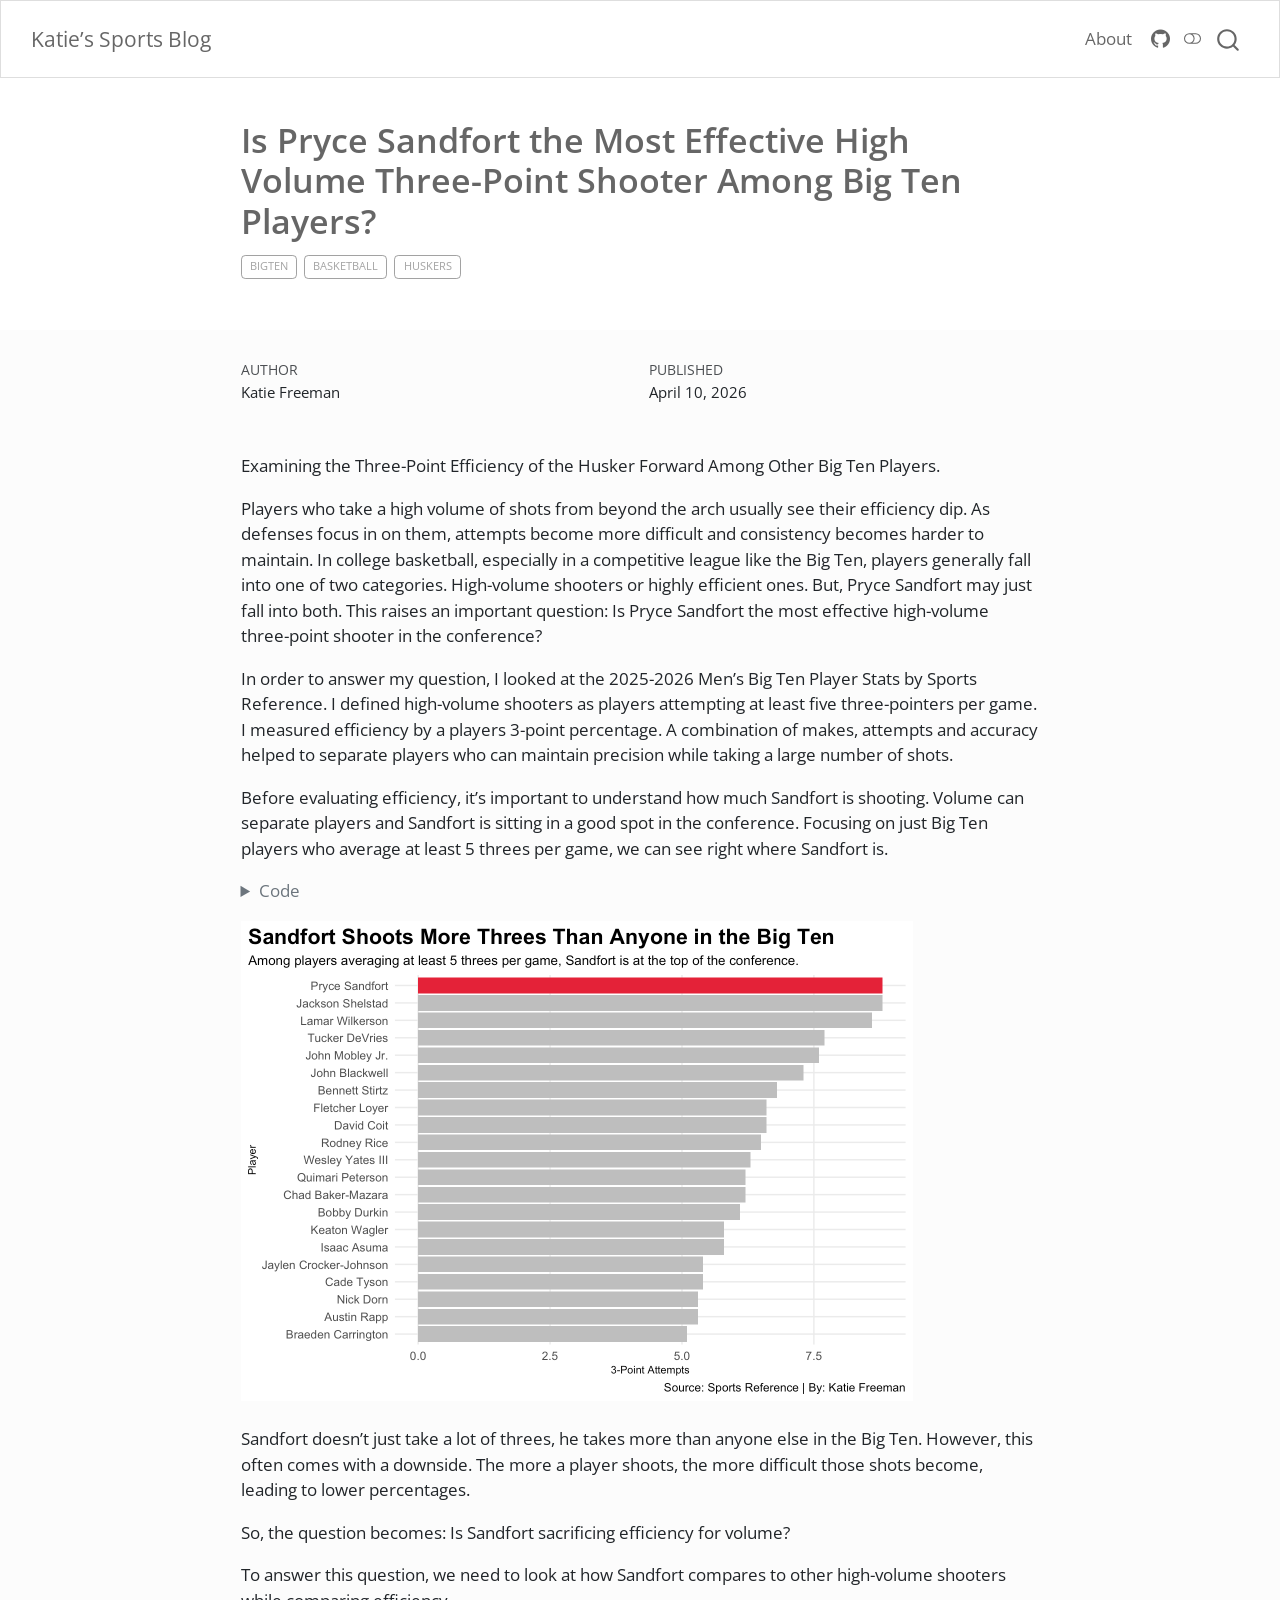
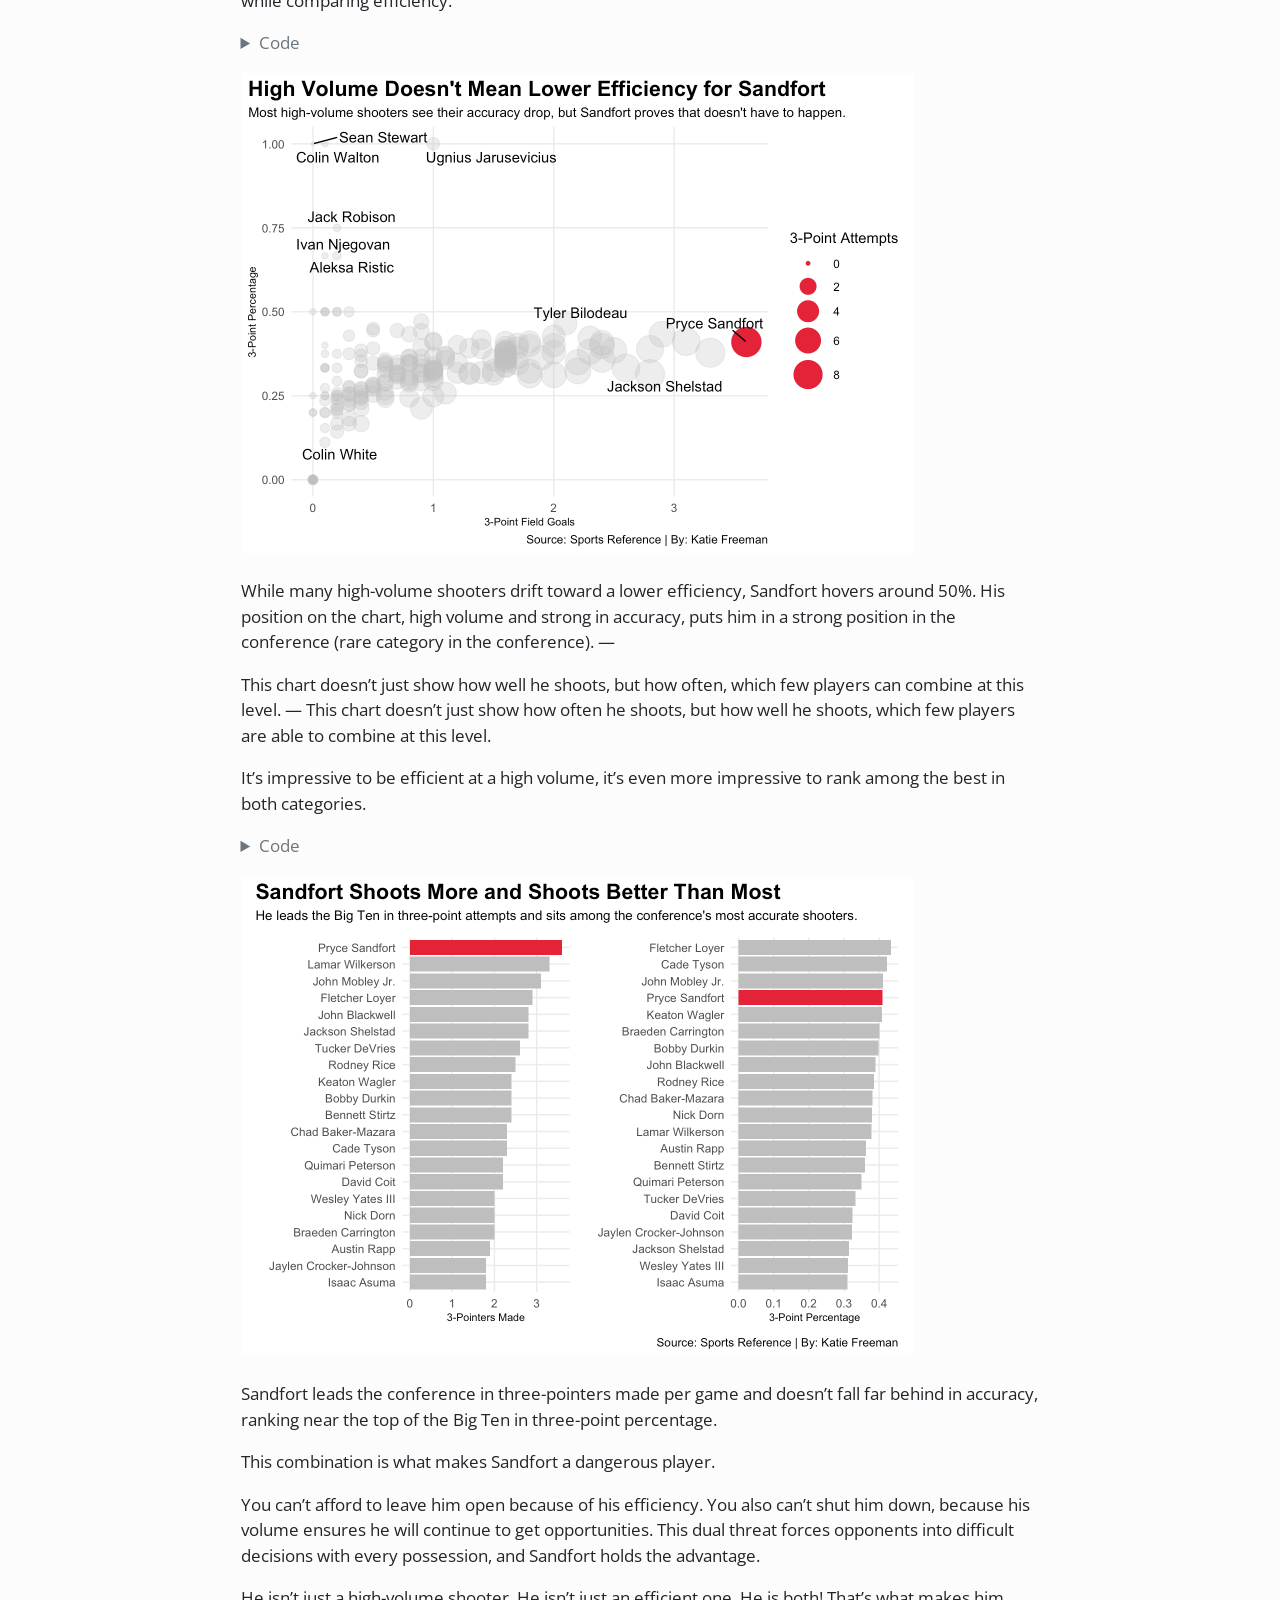
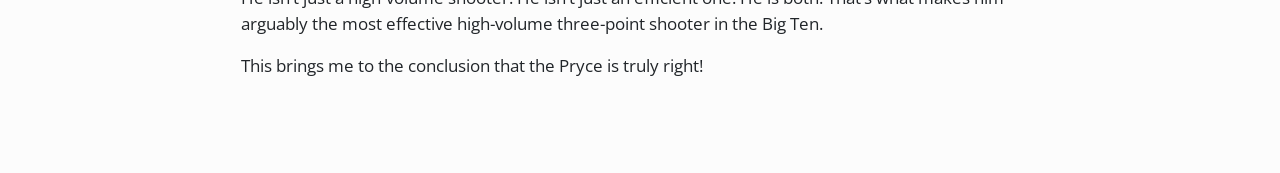
==== commit c94f9878: "more updates" ====
--- a/posts/big-ten-husker-mens-basketball/index.html
+++ b/posts/big-ten-husker-mens-basketball/index.html
@@ -360,9 +360,8 @@
 
 
 <p>Examining the Three-Point Efficiency of the Husker Forward Among Other Big Ten Players.</p>
-<p>— The ability to shoot efficiently from beyond the arc, while maintaining high volume, is one of the most valuable skills a college basketball player can bring to the court. This raises an important question for the 2025-2026 Big Ten season. Is Pryce Sandfort the most effective high-volume three-point shooter in the conference? To answer this question —</p>
-<p>Players who take a high volume of shots from beyond the arch usually see their efficiency dip As defenses focus in on them, attempts become more difficult and consistency becomes harder to maintain. In college basketball, especially in a competitive league like the Big Ten, players generally fall into one of two categories. High-volume shooters or highly efficient ones. But, Pryce Sandfort may just fall into both.</p>
-<p>In order to answer my question, I looked at the 2025-2026 Men’s Big Ten Player Stats by Sports Reference. I defined high-volume shooters as players attempting at least five three-pointers per game. I measured efficiency by a players 3-point percentage, and a combination of makes, attempts and accuracy helped to separate players who can maintain precision while taking a large number of shots. —</p>
+<p>Players who take a high volume of shots from beyond the arch usually see their efficiency dip. As defenses focus in on them, attempts become more difficult and consistency becomes harder to maintain. In college basketball, especially in a competitive league like the Big Ten, players generally fall into one of two categories. High-volume shooters or highly efficient ones. But, Pryce Sandfort may just fall into both. This raises an important question: Is Pryce Sandfort the most effective high-volume three-point shooter in the conference?</p>
+<p>In order to answer my question, I looked at the 2025-2026 Men’s Big Ten Player Stats by Sports Reference. I defined high-volume shooters as players attempting at least five three-pointers per game. I measured efficiency by a players 3-point percentage. A combination of makes, attempts and accuracy helped to separate players who can maintain precision while taking a large number of shots.</p>
 <p>Before evaluating efficiency, it’s important to understand how much Sandfort is shooting. Volume can separate players and Sandfort is sitting in a good spot in the conference. Focusing on just Big Ten players who average at least 5 threes per game, we can see right where Sandfort is.</p>
 <div class="cell">
 <details class="code-fold">
@@ -467,8 +466,8 @@
 </div>
 </div>
 </div>
-<p>While many high-volume shooters drift toward a lower efficiency, Sandfort remains firmly in the 40% range. His position on the chart, high volume and strong in accuracy, puts him in a rare category in the conference. —</p>
-<p>This chart doesn’t just show how well he shoots, but how often, which few players can combine at this level. —</p>
+<p>While many high-volume shooters drift toward a lower efficiency, Sandfort hovers around 50%. His position on the chart, high volume and strong in accuracy, puts him in a strong position in the conference (rare category in the conference). —</p>
+<p>This chart doesn’t just show how well he shoots, but how often, which few players can combine at this level. — This chart doesn’t just show how often he shoots, but how well he shoots, which few players are able to combine at this level.</p>
 <p>It’s impressive to be efficient at a high volume, it’s even more impressive to rank among the best in both categories.</p>
 <div class="cell">
 <details class="code-fold">
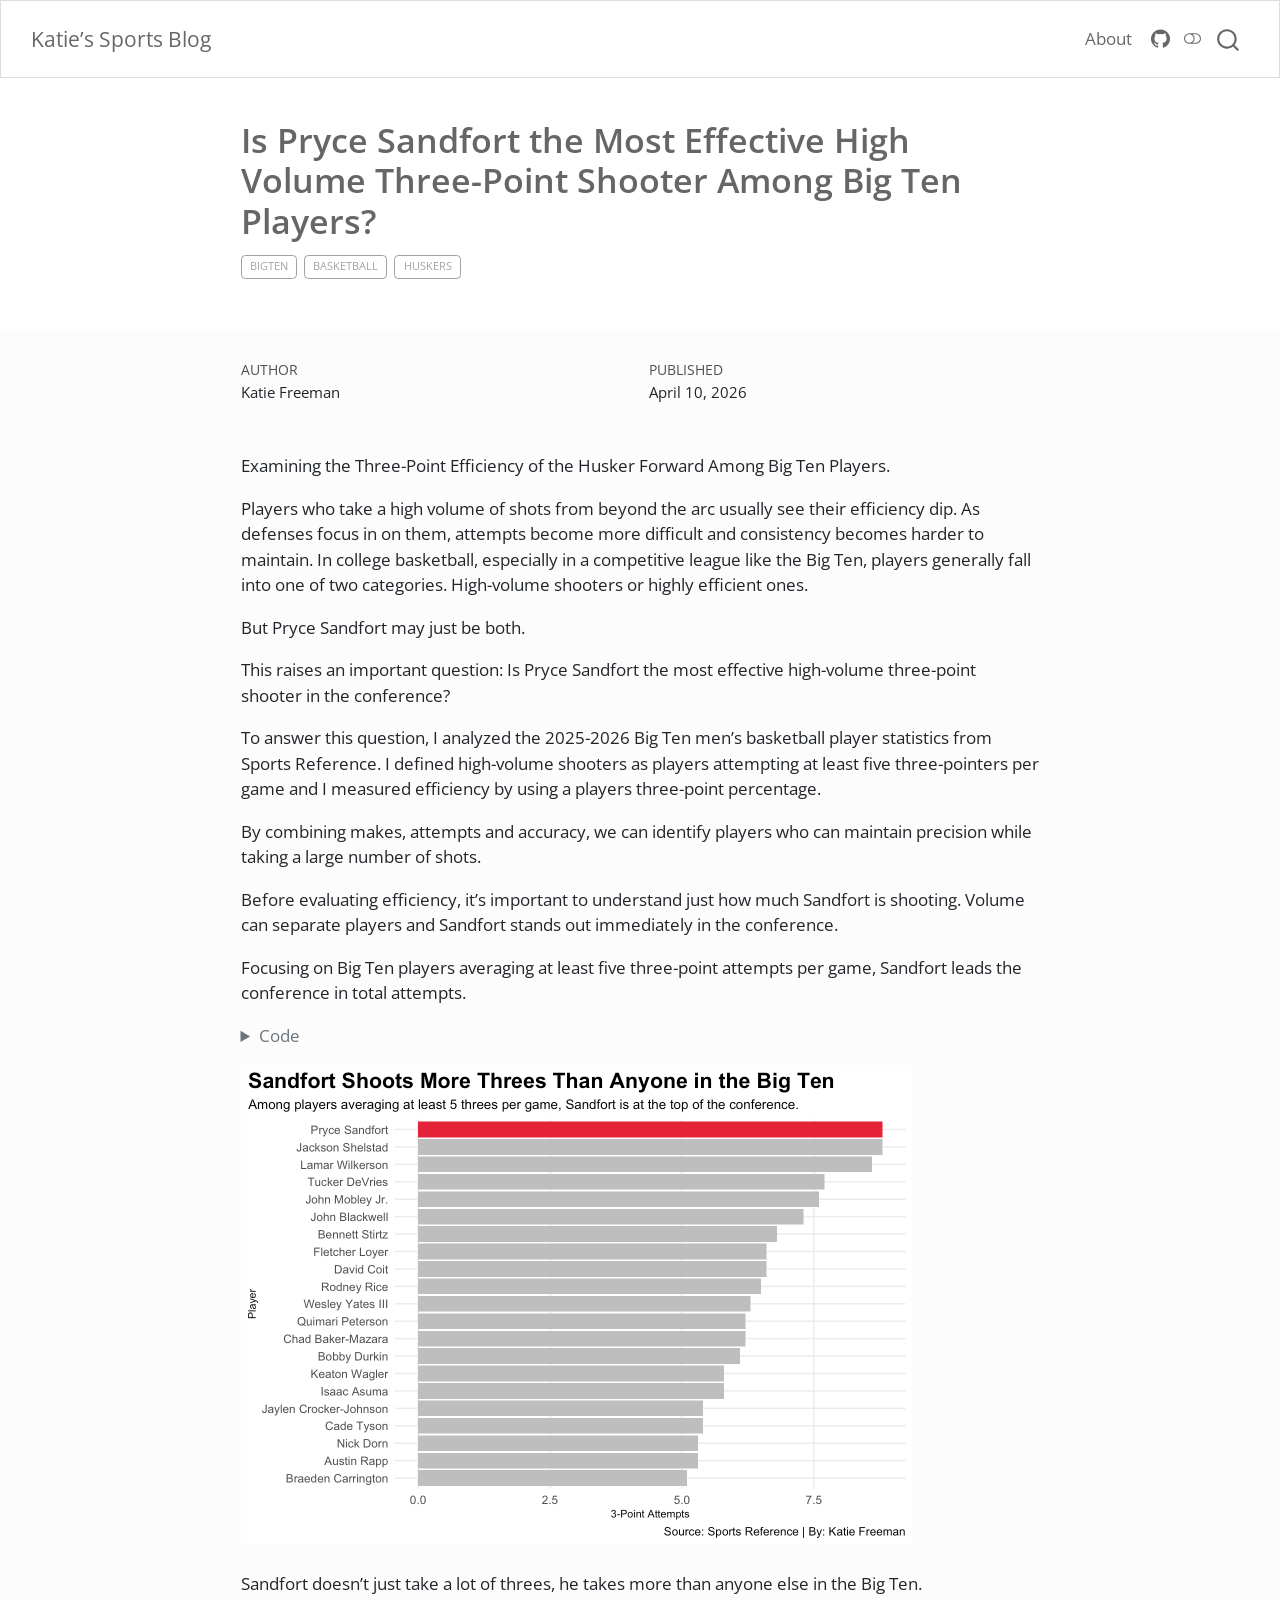
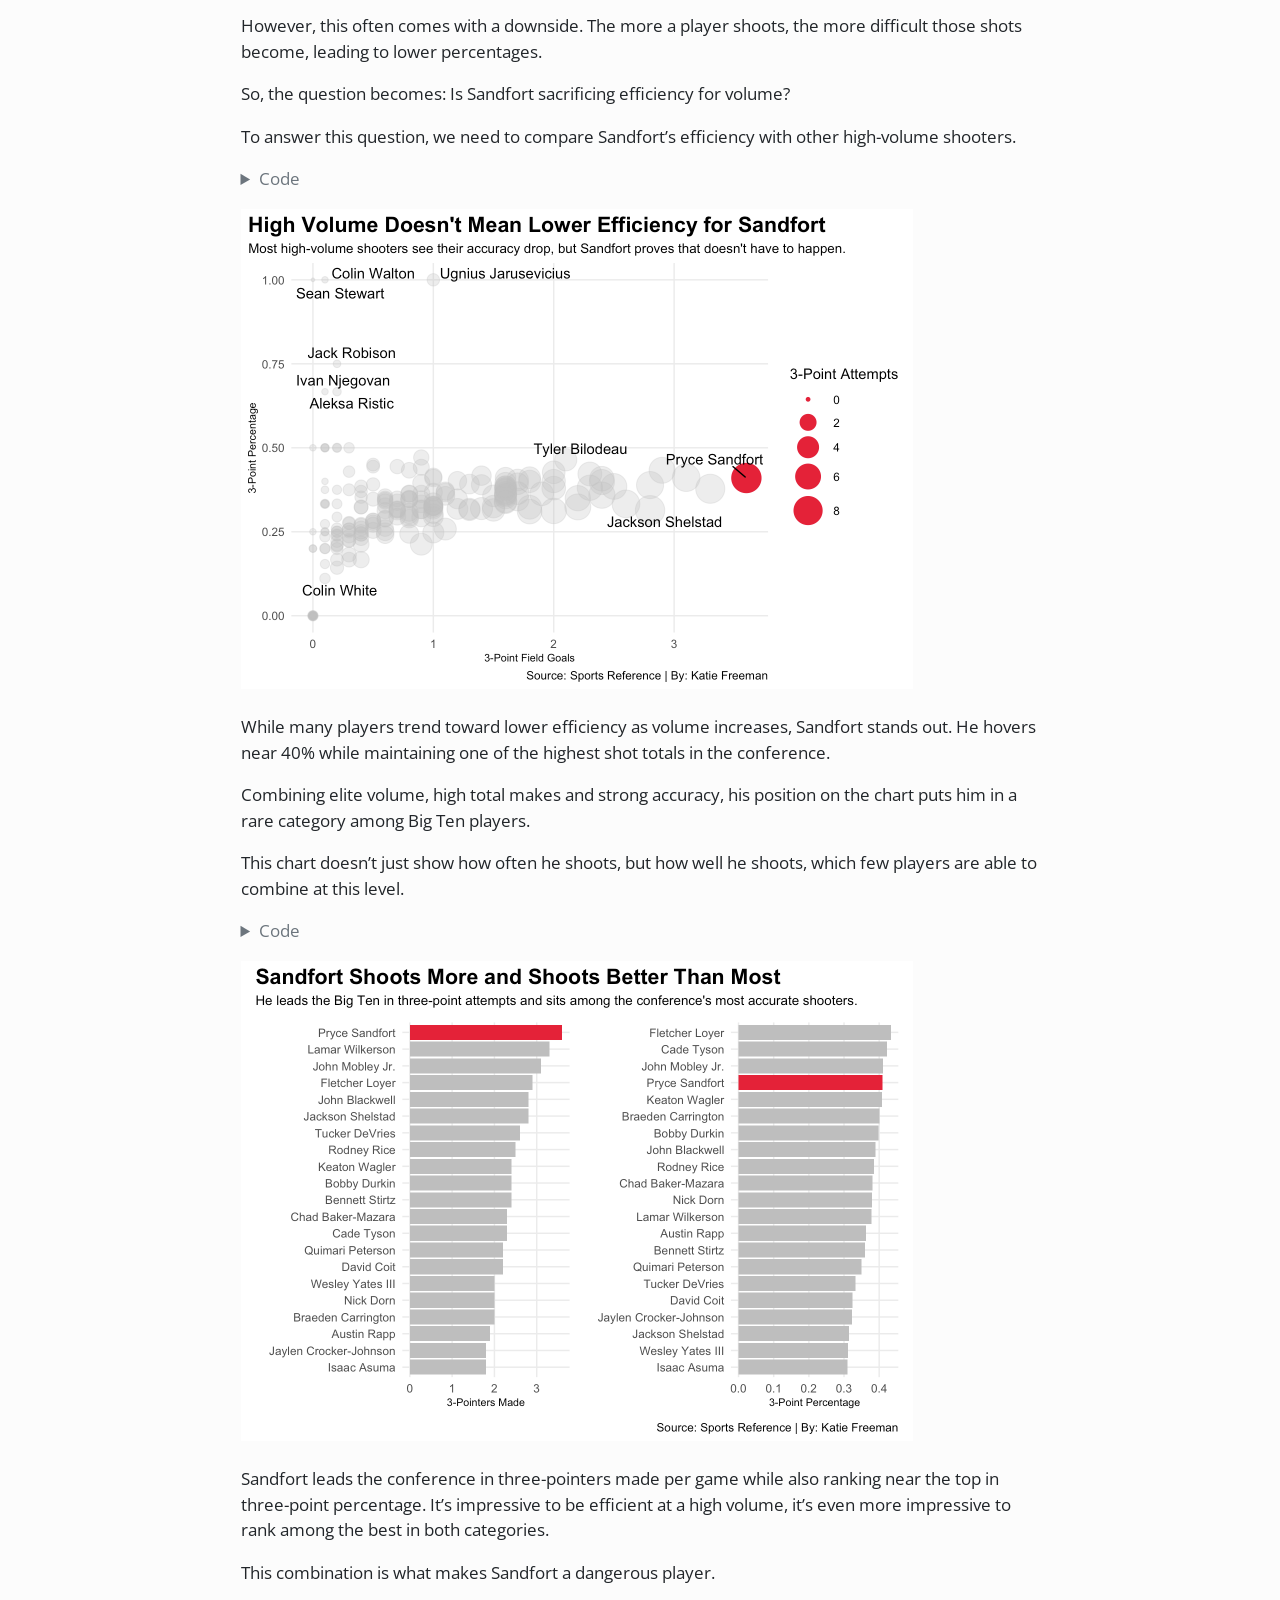
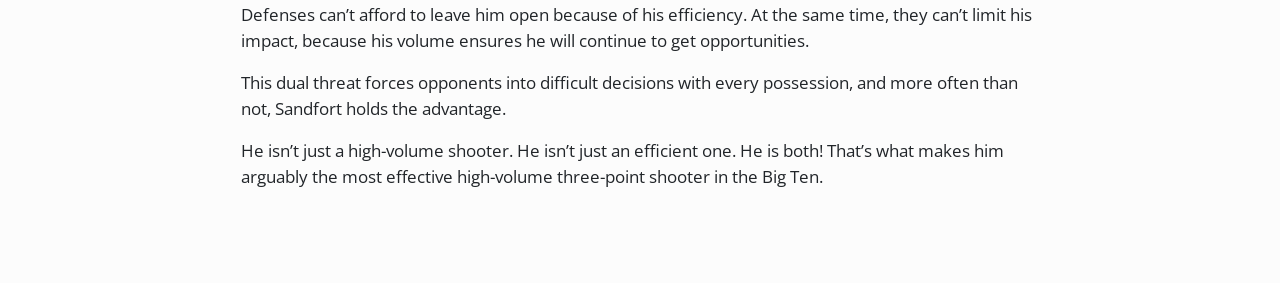
==== commit 99896a21: "editing on blog text" ====
--- a/posts/big-ten-husker-mens-basketball/index.html
+++ b/posts/big-ten-husker-mens-basketball/index.html
@@ -359,10 +359,14 @@
 
 
 
-<p>Examining the Three-Point Efficiency of the Husker Forward Among Other Big Ten Players.</p>
-<p>Players who take a high volume of shots from beyond the arch usually see their efficiency dip. As defenses focus in on them, attempts become more difficult and consistency becomes harder to maintain. In college basketball, especially in a competitive league like the Big Ten, players generally fall into one of two categories. High-volume shooters or highly efficient ones. But, Pryce Sandfort may just fall into both. This raises an important question: Is Pryce Sandfort the most effective high-volume three-point shooter in the conference?</p>
-<p>In order to answer my question, I looked at the 2025-2026 Men’s Big Ten Player Stats by Sports Reference. I defined high-volume shooters as players attempting at least five three-pointers per game. I measured efficiency by a players 3-point percentage. A combination of makes, attempts and accuracy helped to separate players who can maintain precision while taking a large number of shots.</p>
-<p>Before evaluating efficiency, it’s important to understand how much Sandfort is shooting. Volume can separate players and Sandfort is sitting in a good spot in the conference. Focusing on just Big Ten players who average at least 5 threes per game, we can see right where Sandfort is.</p>
+<p>Examining the Three-Point Efficiency of the Husker Forward Among Big Ten Players.</p>
+<p>Players who take a high volume of shots from beyond the arc usually see their efficiency dip. As defenses focus in on them, attempts become more difficult and consistency becomes harder to maintain. In college basketball, especially in a competitive league like the Big Ten, players generally fall into one of two categories. High-volume shooters or highly efficient ones.</p>
+<p>But Pryce Sandfort may just be both.</p>
+<p>This raises an important question: Is Pryce Sandfort the most effective high-volume three-point shooter in the conference?</p>
+<p>To answer this question, I analyzed the 2025-2026 Big Ten men’s basketball player statistics from Sports Reference. I defined high-volume shooters as players attempting at least five three-pointers per game and I measured efficiency by using a players three-point percentage.</p>
+<p>By combining makes, attempts and accuracy, we can identify players who can maintain precision while taking a large number of shots.</p>
+<p>Before evaluating efficiency, it’s important to understand just how much Sandfort is shooting. Volume can separate players and Sandfort stands out immediately in the conference.</p>
+<p>Focusing on Big Ten players averaging at least five three-point attempts per game, Sandfort leads the conference in total attempts.</p>
 <div class="cell">
 <details class="code-fold">
 <summary>Code</summary>
@@ -409,9 +413,10 @@
 </div>
 </div>
 </div>
-<p>Sandfort doesn’t just take a lot of threes, he takes more than anyone else in the Big Ten. However, this often comes with a downside. The more a player shoots, the more difficult those shots become, leading to lower percentages.</p>
+<p>Sandfort doesn’t just take a lot of threes, he takes more than anyone else in the Big Ten.</p>
+<p>However, this often comes with a downside. The more a player shoots, the more difficult those shots become, leading to lower percentages.</p>
 <p>So, the question becomes: Is Sandfort sacrificing efficiency for volume?</p>
-<p>To answer this question, we need to look at how Sandfort compares to other high-volume shooters while comparing efficiency.</p>
+<p>To answer this question, we need to compare Sandfort’s efficiency with other high-volume shooters.</p>
 <div class="cell">
 <details class="code-fold">
 <summary>Code</summary>
@@ -466,9 +471,9 @@
 </div>
 </div>
 </div>
-<p>While many high-volume shooters drift toward a lower efficiency, Sandfort hovers around 50%. His position on the chart, high volume and strong in accuracy, puts him in a strong position in the conference (rare category in the conference). —</p>
-<p>This chart doesn’t just show how well he shoots, but how often, which few players can combine at this level. — This chart doesn’t just show how often he shoots, but how well he shoots, which few players are able to combine at this level.</p>
-<p>It’s impressive to be efficient at a high volume, it’s even more impressive to rank among the best in both categories.</p>
+<p>While many players trend toward lower efficiency as volume increases, Sandfort stands out. He hovers near 40% while maintaining one of the highest shot totals in the conference.</p>
+<p>Combining elite volume, high total makes and strong accuracy, his position on the chart puts him in a rare category among Big Ten players.</p>
+<p>This chart doesn’t just show how often he shoots, but how well he shoots, which few players are able to combine at this level.</p>
 <div class="cell">
 <details class="code-fold">
 <summary>Code</summary>
@@ -517,11 +522,11 @@
 </div>
 </div>
 </div>
-<p>Sandfort leads the conference in three-pointers made per game and doesn’t fall far behind in accuracy, ranking near the top of the Big Ten in three-point percentage.</p>
+<p>Sandfort leads the conference in three-pointers made per game while also ranking near the top in three-point percentage. It’s impressive to be efficient at a high volume, it’s even more impressive to rank among the best in both categories.</p>
 <p>This combination is what makes Sandfort a dangerous player.</p>
-<p>You can’t afford to leave him open because of his efficiency. You also can’t shut him down, because his volume ensures he will continue to get opportunities. This dual threat forces opponents into difficult decisions with every possession, and Sandfort holds the advantage.</p>
+<p>Defenses can’t afford to leave him open because of his efficiency. At the same time, they can’t limit his impact, because his volume ensures he will continue to get opportunities.</p>
+<p>This dual threat forces opponents into difficult decisions with every possession, and more often than not, Sandfort holds the advantage.</p>
 <p>He isn’t just a high-volume shooter. He isn’t just an efficient one. He is both! That’s what makes him arguably the most effective high-volume three-point shooter in the Big Ten.</p>
-<p>This brings me to the conclusion that the Pryce is truly right!</p>
 
 
 
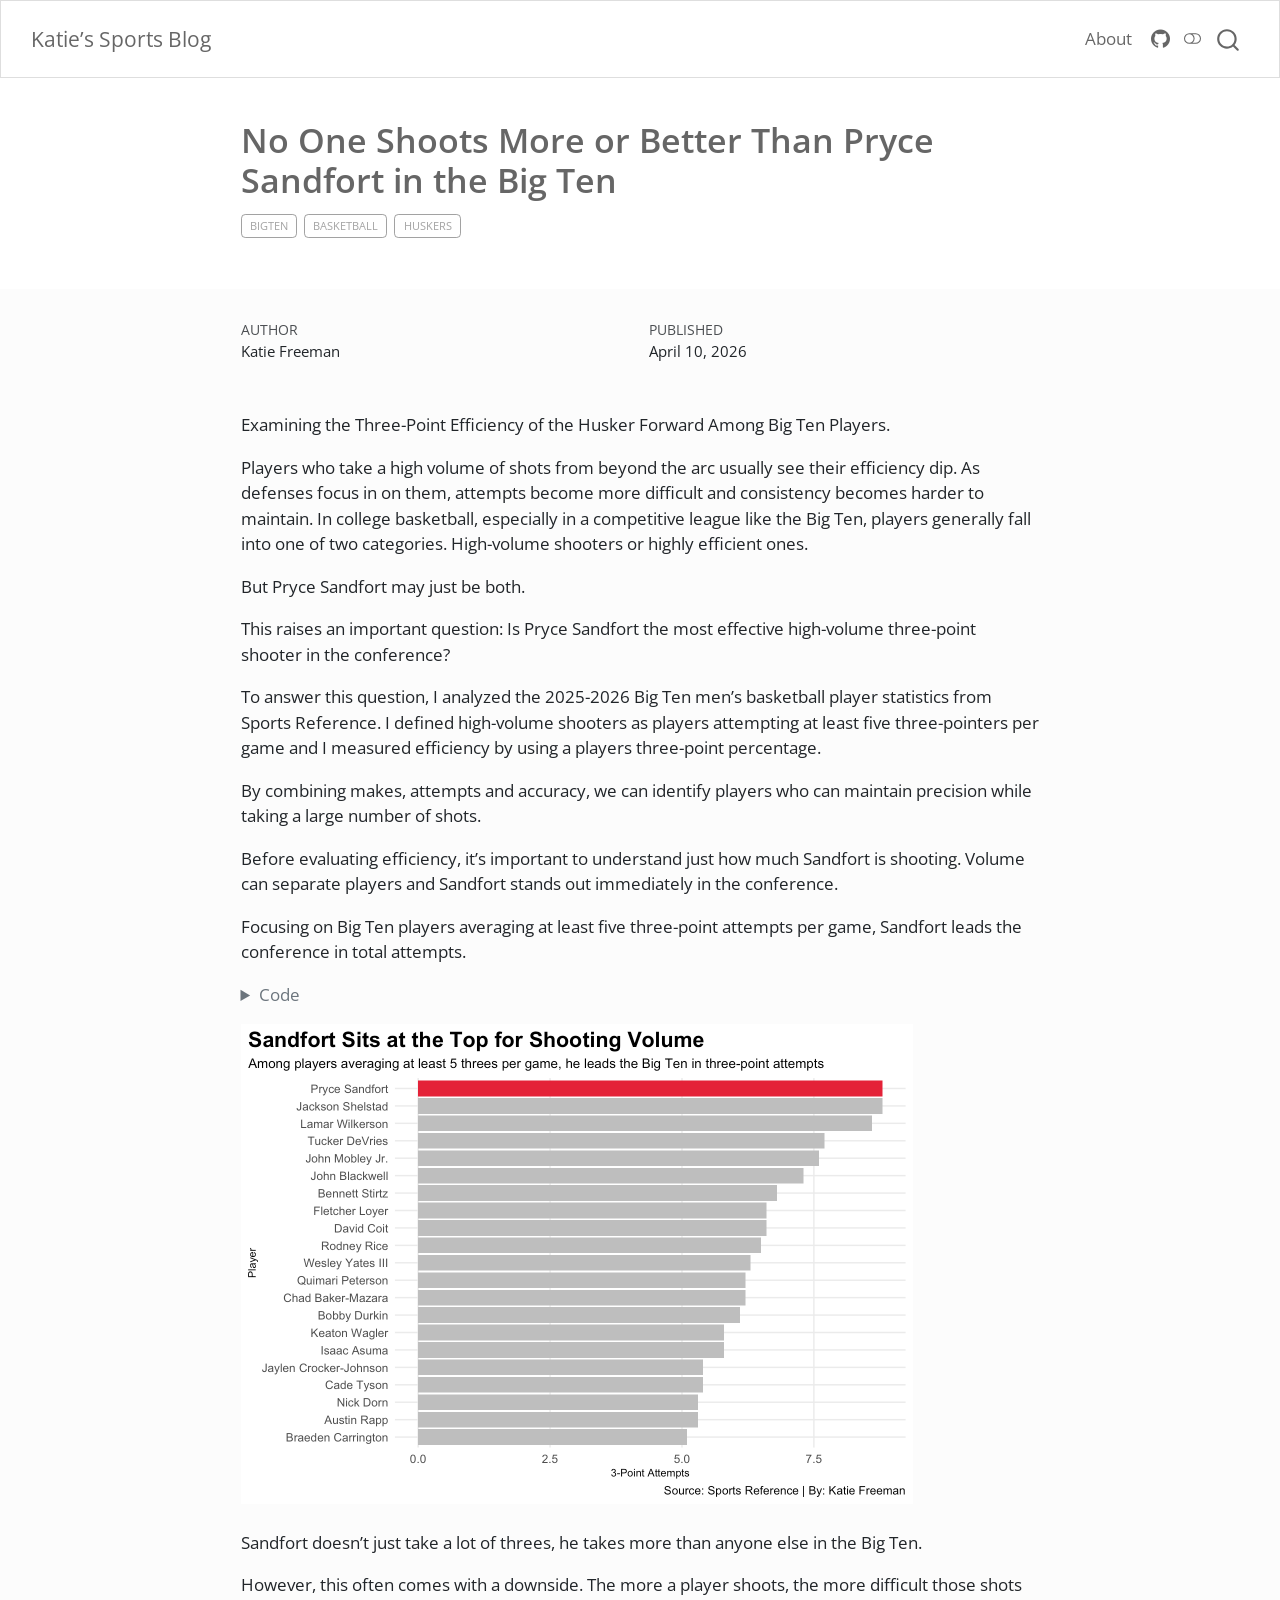
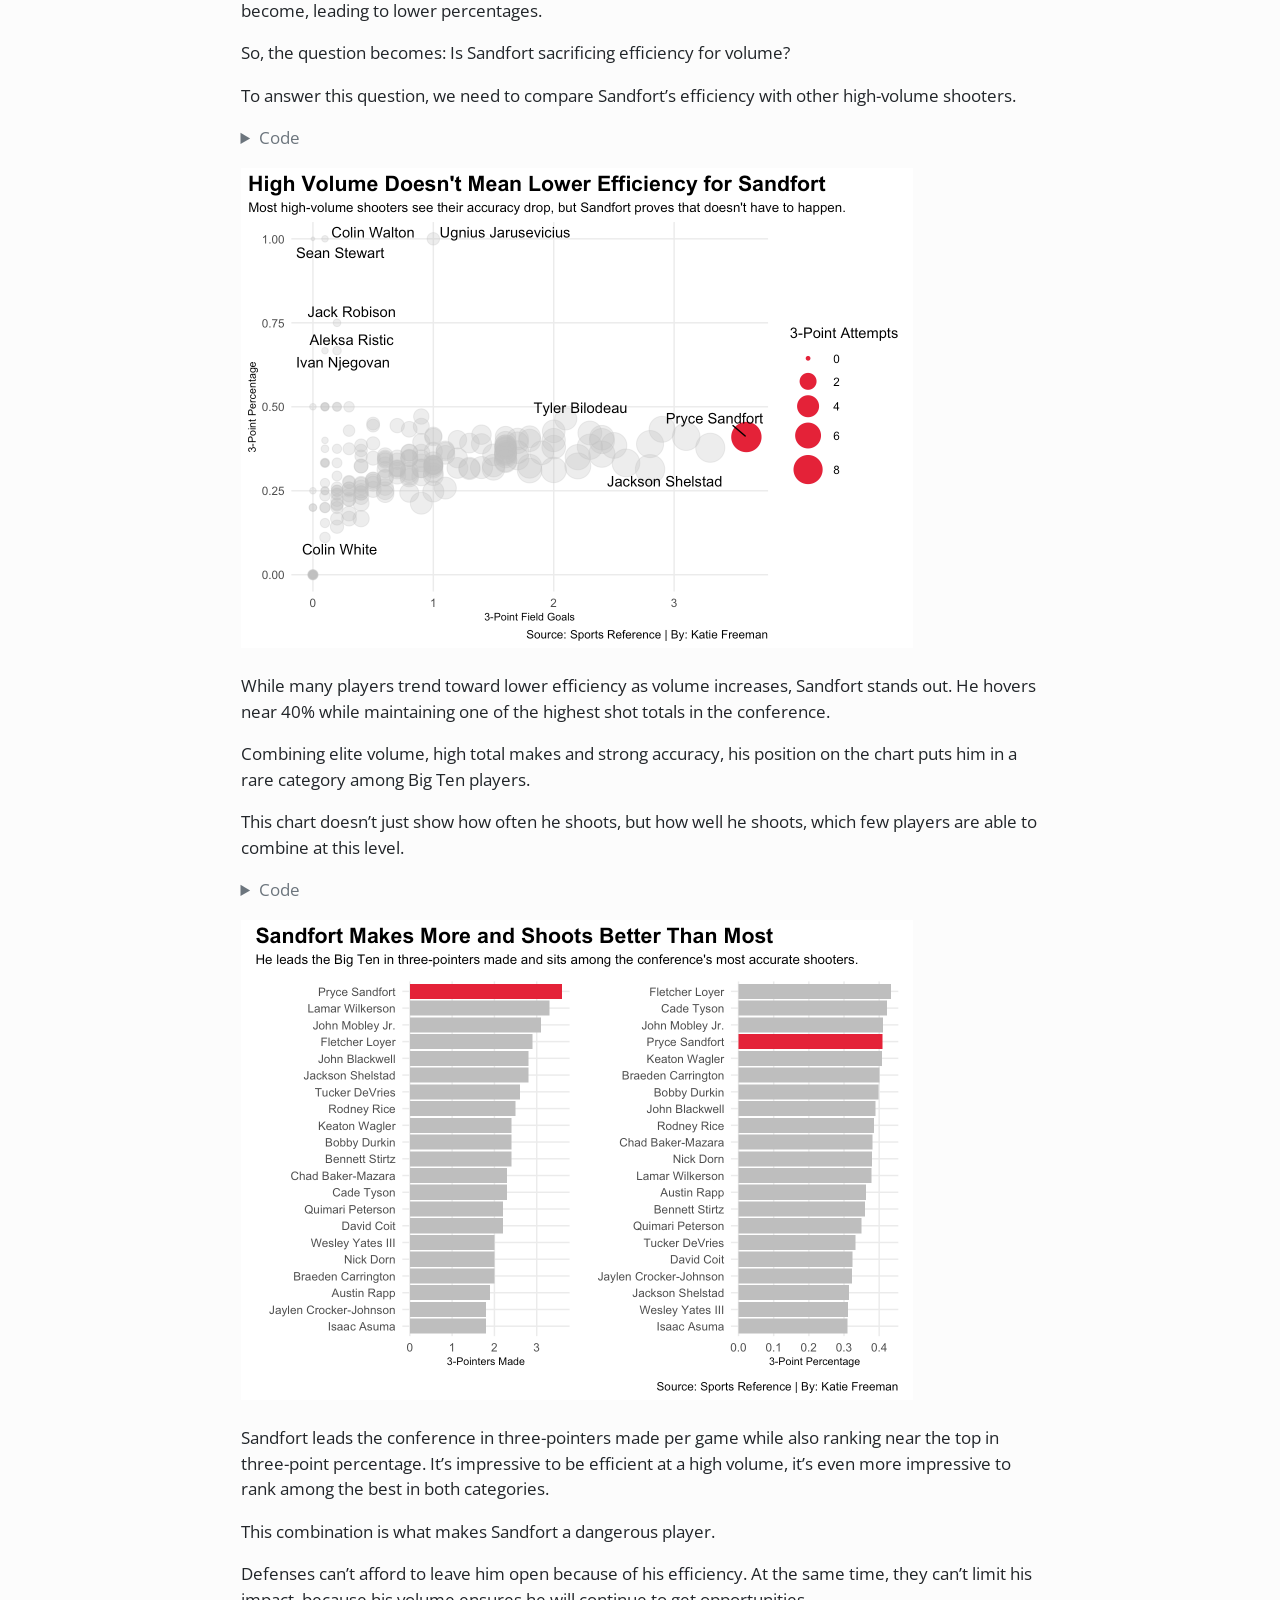
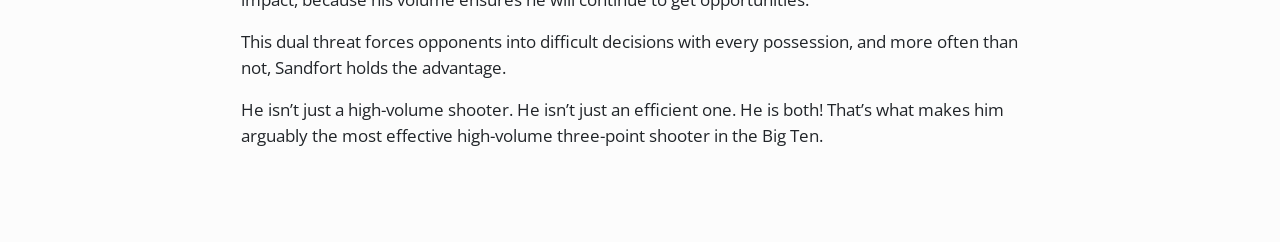
==== commit 9b525c72: "final edits to blog" ====
--- a/posts/big-ten-husker-mens-basketball/index.html
+++ b/posts/big-ten-husker-mens-basketball/index.html
@@ -9,7 +9,7 @@
 <meta name="author" content="Katie Freeman">
 <meta name="dcterms.date" content="2026-04-10">
 
-<title>Is Pryce Sandfort the Most Effective High Volume Three-Point Shooter Among Big Ten Players? – Katie’s Sports Blog</title>
+<title>No One Shoots More or Better Than Pryce Sandfort in the Big Ten – Katie’s Sports Blog</title>
 <style>
 /* Default styles provided by pandoc.
 ** See https://pandoc.org/MANUAL.html#variables-for-html for config info.
@@ -317,7 +317,7 @@
 <header id="title-block-header" class="quarto-title-block default page-columns page-full">
   <div class="quarto-title-banner page-columns page-full">
     <div class="quarto-title column-body">
-      <h1 class="title">Is Pryce Sandfort the Most Effective High Volume Three-Point Shooter Among Big Ten Players?</h1>
+      <h1 class="title">No One Shoots More or Better Than Pryce Sandfort in the Big Ten</h1>
                                 <div class="quarto-categories">
                 <div class="quarto-category">bigten</div>
                 <div class="quarto-category">basketball</div>
@@ -392,7 +392,7 @@
 <span id="cb1-20"><a href="#cb1-20" aria-hidden="true" tabindex="-1"></a>  <span class="fu">labs</span>(</span>
 <span id="cb1-21"><a href="#cb1-21" aria-hidden="true" tabindex="-1"></a>    <span class="at">x=</span><span class="st">"Player"</span>, </span>
 <span id="cb1-22"><a href="#cb1-22" aria-hidden="true" tabindex="-1"></a>    <span class="at">y=</span><span class="st">"3-Point Attempts"</span>, </span>
-<span id="cb1-23"><a href="#cb1-23" aria-hidden="true" tabindex="-1"></a>    <span class="at">title=</span><span class="st">"No One Shoots More Than Sandfort"</span>,</span>
+<span id="cb1-23"><a href="#cb1-23" aria-hidden="true" tabindex="-1"></a>    <span class="at">title=</span><span class="st">"Sandfort Sits at the Top for Shooting Volume"</span>,</span>
 <span id="cb1-24"><a href="#cb1-24" aria-hidden="true" tabindex="-1"></a>    <span class="at">subtitle=</span><span class="st">"Among players averaging at least 5 threes per game, he leads the Big Ten in three-point attempts"</span>, </span>
 <span id="cb1-25"><a href="#cb1-25" aria-hidden="true" tabindex="-1"></a>    <span class="at">caption=</span><span class="st">"Source: Sports Reference | By: Katie Freeman"</span></span>
 <span id="cb1-26"><a href="#cb1-26" aria-hidden="true" tabindex="-1"></a>    ) <span class="sc">+</span></span>
@@ -503,8 +503,8 @@
 <span id="cb3-24"><a href="#cb3-24" aria-hidden="true" tabindex="-1"></a></span>
 <span id="cb3-25"><a href="#cb3-25" aria-hidden="true" tabindex="-1"></a>bar2 <span class="sc">+</span> bar1 <span class="sc">+</span></span>
 <span id="cb3-26"><a href="#cb3-26" aria-hidden="true" tabindex="-1"></a>  <span class="fu">plot_annotation</span>(</span>
-<span id="cb3-27"><a href="#cb3-27" aria-hidden="true" tabindex="-1"></a>    <span class="at">title =</span> <span class="st">"Sandfort Shoots More and Shoots Better Than Most"</span>,</span>
-<span id="cb3-28"><a href="#cb3-28" aria-hidden="true" tabindex="-1"></a>    <span class="at">subtitle =</span> <span class="st">"He leads the Big Ten in three-point attempts and sits among the conference's most accurate shooters."</span>,</span>
+<span id="cb3-27"><a href="#cb3-27" aria-hidden="true" tabindex="-1"></a>    <span class="at">title =</span> <span class="st">"Sandfort Makes More and Shoots Better Than Most"</span>,</span>
+<span id="cb3-28"><a href="#cb3-28" aria-hidden="true" tabindex="-1"></a>    <span class="at">subtitle =</span> <span class="st">"He leads the Big Ten in three-pointers made and sits among the conference's most accurate shooters."</span>,</span>
 <span id="cb3-29"><a href="#cb3-29" aria-hidden="true" tabindex="-1"></a>    <span class="at">caption=</span><span class="st">"Source: Sports Reference | By: Katie Freeman"</span></span>
 <span id="cb3-30"><a href="#cb3-30" aria-hidden="true" tabindex="-1"></a>  )  <span class="sc">&amp;</span> </span>
 <span id="cb3-31"><a href="#cb3-31" aria-hidden="true" tabindex="-1"></a>  <span class="fu">theme</span>(</span>
